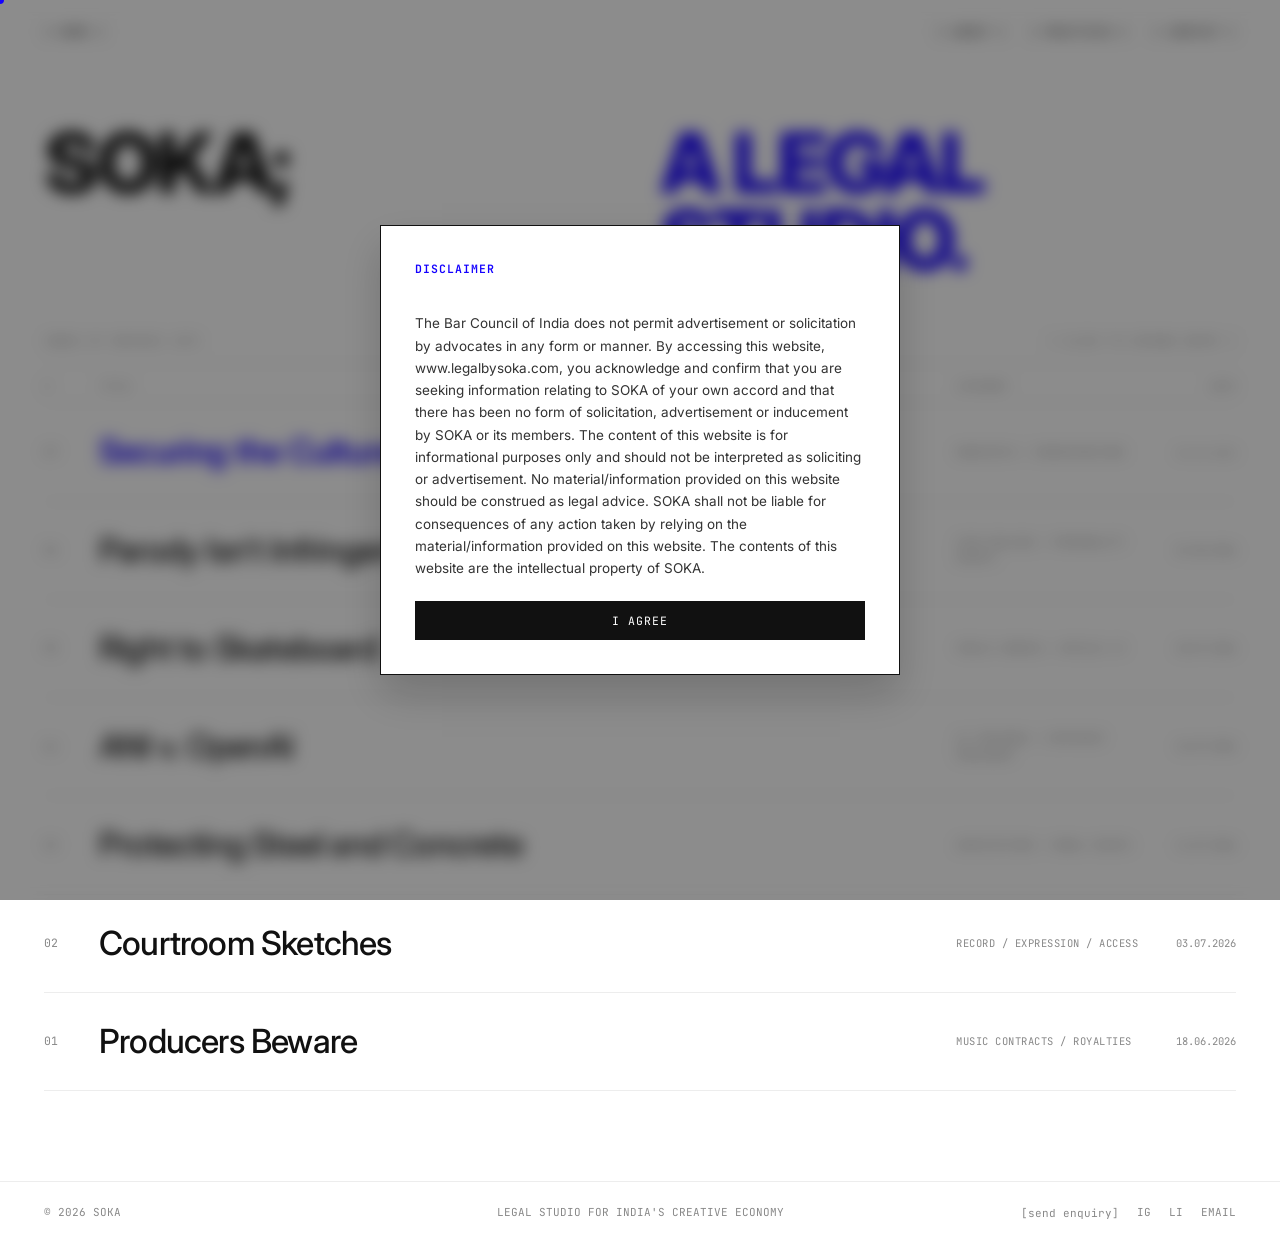
==== index.html @ 94814ed6 "Refactor styles and add custom cursor functionality Updated styles and structure for various element" ====
<!DOCTYPE html>
<html lang="en">
<head>
    <meta charset="UTF-8">
    <meta name="viewport" content="width=device-width, initial-scale=1.0">
    <title>SOKA; A Legal Studio | IP, Contracts & Structure for India's Creatives</title>
    
    <!-- SEO METADATA -->
    <meta name="description" content="SOKA is a New Delhi based legal practice advising musicians, artists, filmmakers, writers, and creators on intellectual property, contracts, disputes, and rights enforcement.">
    <meta property="og:title" content="SOKA; A Legal Studio | IP, Contracts & Structure for India's Creatives">
    <meta property="og:description" content="A New Delhi legal practice providing intellectual property, contract, and structural legal infrastructure for India's creative economy.">
    <meta property="og:url" content="https://www.legalbysoka.com">

    <!-- TAB ICON / FAVICON -->
    <link rel="icon" type="image/png" href="tab-icon.png">

    <!-- GOOGLE FONTS: Inter, JetBrains Mono & Newsreader -->
    <link rel="preconnect" href="https://fonts.googleapis.com">
    <link rel="preconnect" href="https://fonts.gstatic.com" crossorigin>
    <link href="https://fonts.googleapis.com/css2?family=Inter:wght@400;500;600;700;800;900&family=JetBrains+Mono:wght@300;400;500;600&family=Newsreader:ital,opsz,wght@0,6..72,300..600;1,6..72,300..600&display=swap" rel="stylesheet">

    <!-- JSON-LD STRUCTURED DATA -->
    <script type="application/ld+json">
    {
      "@context": "https://schema.org",
      "@type": "LegalService",
      "@id": "https://www.legalbysoka.com/#organization",
      "name": "SOKA",
      "alternateName": "SOKA; A Legal Studio",
      "url": "https://www.legalbysoka.com",
      "logo": "https://www.legalbysoka.com/footer-logo.png",
      "description": "New Delhi based legal studio providing intellectual property, contract drafting, dispute resolution, and legal infrastructure for India's creative economy.",
      "address": {
        "@type": "PostalAddress",
        "streetAddress": "3rd Floor, K1/52, CR Park",
        "addressLocality": "New Delhi",
        "addressRegion": "Delhi",
        "postalCode": "110019",
        "addressCountry": "IN"
      },
      "areaServed": ["IN", "Worldwide"],
      "knowsAbout": [
        "Intellectual Property Law",
        "Copyright Law",
        "Music Contracts",
        "Film Clearances",
        "Creator Rights",
        "Moral Rights",
        "Entertainment Law India"
      ]
    }
    </script>

    <style>
        /* --- Core Reset & Design Variables --- */
        * {
            margin: 0;
            padding: 0;
            box-sizing: border-box;
        }

        html, body {
            overflow-x: hidden;
            max-width: 100vw;
            background-color: #FFFFFF;
            color: #111111;
            cursor: none !important; /* Managed by custom blue dot cursor */
        }

        a, button, input, textarea, select, .index-row-trigger, .pillar-stagger-row, .header-nav-btn {
            cursor: none !important;
        }

        :root {
            --font-sans: 'Inter', -apple-system, BlinkMacSystemFont, "Segoe UI", Roboto, sans-serif;
            --font-mono: 'JetBrains Mono', monospace;
            --font-serif: 'Newsreader', 'Times New Roman', serif;
            --border-line: #EDEDED;
            --blue-accent: #1400FF;
            --text-dim: #888888;
        }

        body {
            font-family: var(--font-sans);
            font-size: 14px;
            line-height: 1.6;
            -webkit-font-smoothing: antialiased;
            min-height: 100vh;
            display: flex;
            flex-direction: column;
        }

        /* --- Minimalist Custom Blue Dot Cursor --- */
        #custom-cursor-dot {
            position: fixed;
            top: 0;
            left: 0;
            width: 8px;
            height: 8px;
            background-color: var(--blue-accent);
            border-radius: 50%;
            pointer-events: none;
            z-index: 9999;
            transform: translate(-50%, -50%);
            transition: width 0.2s ease, height 0.2s ease, background-color 0.2s ease, opacity 0.2s ease;
        }

        #custom-cursor-dot.hovered {
            width: 22px;
            height: 22px;
            background-color: rgba(20, 0, 255, 0.25);
            border: 1px solid var(--blue-accent);
        }

        /* --- Minimalist Top Header --- */
        header {
            position: fixed;
            top: 0;
            left: 0;
            width: 100%;
            padding: 24px 44px;
            background-color: rgba(255, 255, 255, 0.94);
            -webkit-backdrop-filter: blur(12px);
            backdrop-filter: blur(12px);
            z-index: 100;
            display: flex;
            justify-content: space-between;
            align-items: center;
            border-bottom: 1px solid transparent;
        }

        .header-nav-btn {
            font-family: var(--font-mono);
            font-size: 11.5px;
            text-transform: uppercase;
            letter-spacing: 0.6px;
            color: #111111;
            background: none;
            border: none;
            transition: color 0.2s ease;
        }

        .header-nav-btn:hover {
            color: var(--blue-accent);
        }

        .header-nav-right {
            display: flex;
            gap: 24px;
        }

        /* --- Page Views System --- */
        .page-view {
            width: 100%;
            padding: 105px 44px 90px 44px;
            flex: 1;
        }

        .page-view.hidden-view {
            display: none !important;
        }

        /* --- One-Way Unpinned Opening Stage --- */
        #initial-stage {
            min-height: calc(100vh - 195px);
            display: flex;
            flex-direction: column;
            justify-content: center;
            position: relative;
            transition: opacity 0.4s ease;
        }

        body.stage-dismissed #initial-stage {
            display: none !important;
        }

        /* --- Split Display Hero Header --- */
        .hero-banner {
            display: grid;
            grid-template-columns: 1fr 1fr;
            gap: 40px;
            align-items: baseline;
            margin-top: 15px;
            margin-bottom: 50px;
        }

        body.stage-dismissed .hero-banner {
            margin-top: 20px;
            margin-bottom: 55px;
        }

        .hero-title-left {
            font-size: clamp(38px, 6.5vw, 92px);
            font-weight: 800;
            line-height: 0.92;
            letter-spacing: -2.8px;
            text-transform: uppercase;
            color: #111111;
        }

        .hero-title-right {
            font-size: clamp(38px, 6.5vw, 92px);
            font-weight: 800;
            line-height: 0.92;
            letter-spacing: -2.8px;
            text-transform: uppercase;
            color: var(--blue-accent);
        }

        /* Pure Blue SVG Logo Mask */
        .hero-corner-svg {
            position: absolute;
            bottom: 25px;
            right: 25px;
            width: 120px;
            height: 120px;
            pointer-events: none;
            z-index: 1;
            display: flex;
            align-items: center;
            justify-content: center;
        }

        .hero-corner-svg-mask {
            width: 100%;
            height: 100%;
            background-color: var(--blue-accent);
            -webkit-mask: url("soka logo.svg") no-repeat center / contain;
            mask: url("soka logo.svg") no-repeat center / contain;
        }

        .hero-scroll-hint {
            position: absolute;
            bottom: 25px;
            left: 0;
            font-family: var(--font-mono);
            font-size: 10.5px;
            letter-spacing: 1px;
            text-transform: uppercase;
            color: var(--text-dim);
        }

        /* --- Editorial Blue Word Highlight --- */
        .highlight-word {
            color: var(--blue-accent);
        }

        /* --- Index Table Header Bar --- */
        .index-bar {
            display: flex;
            justify-content: space-between;
            align-items: center;
            font-family: var(--font-mono);
            font-size: 11px;
            text-transform: uppercase;
            letter-spacing: 0.5px;
            color: var(--text-dim);
            padding-bottom: 12px;
            border-bottom: 1px solid var(--border-line);
        }

        .index-columns-header {
            display: grid;
            grid-template-columns: 55px 1fr 200px 80px;
            font-family: var(--font-mono);
            font-size: 10.5px;
            text-transform: uppercase;
            letter-spacing: 0.5px;
            color: var(--text-dim);
            padding: 14px 0 8px 0;
            border-bottom: 1px solid var(--border-line);
        }

        /* --- Index List Rows --- */
        .index-list {
            display: flex;
            flex-direction: column;
            width: 100%;
        }

        .index-item {
            border-bottom: 1px solid var(--border-line);
            width: 100%;
        }

        .index-row-trigger {
            display: grid;
            grid-template-columns: 55px 1fr 200px 80px;
            align-items: center;
            padding: 22px 0;
            transition: background-color 0.2s ease;
            user-select: none;
        }

        .index-row-trigger:hover .row-title {
            color: var(--blue-accent);
            transform: translateX(4px);
        }

        .row-num {
            font-family: var(--font-mono);
            font-size: 11.5px;
            color: var(--text-dim);
        }

        .row-title {
            font-size: clamp(20px, 2.6vw, 34px);
            font-weight: 500;
            letter-spacing: -0.8px;
            transition: color 0.2s ease, transform 0.2s ease;
        }

        /* Styled Primary Highlight Entry (Securing the Culture) */
        .row-title-blue {
            color: var(--blue-accent) !important;
            font-weight: 600;
        }

        .row-type {
            font-family: var(--font-mono);
            font-size: 10.5px;
            text-transform: uppercase;
            letter-spacing: 0.5px;
            color: var(--text-dim);
        }

        .row-year {
            font-family: var(--font-mono);
            font-size: 10.5px;
            text-align: right;
            color: var(--text-dim);
        }

        /* --- Collapsible Accordion Content --- */
        .row-accordion-body {
            max-height: 0;
            opacity: 0;
            overflow: hidden;
            transition: max-height 0.55s cubic-bezier(0.16, 1, 0.3, 1), opacity 0.35s ease, padding 0.35s ease;
            background-color: #FAFAFA;
            padding: 0 40px;
        }

        .row-accordion-body.expanded {
            max-height: 5000px;
            opacity: 1;
            padding: 35px 40px 50px 40px;
            border-top: 1px solid var(--border-line);
        }

        .essay-inner-wrapper {
            max-width: 740px;
            margin: 0 auto;
        }

        .essay-headline {
            font-size: 24px;
            font-weight: 600;
            letter-spacing: -0.6px;
            margin-bottom: 20px;
        }

        .essay-body-text {
            font-family: var(--font-serif);
            font-size: 17px;
            line-height: 1.8;
            color: #222222;
            white-space: pre-line;
        }

        .essay-feature-img {
            width: 100%;
            height: auto;
            max-height: 480px;
            object-fit: cover;
            margin-bottom: 22px;
            border: 1px solid var(--border-line);
        }

        .carousel-container {
            display: flex;
            gap: 16px;
            overflow-x: auto;
            scroll-snap-type: x mandatory;
            padding-bottom: 12px;
            margin-bottom: 22px;
        }
        .carousel-slide {
            flex: 0 0 85%;
            scroll-snap-align: start;
        }
        .carousel-slide img {
            width: 100%;
            height: auto;
            aspect-ratio: 4/3;
            object-fit: cover;
            border: 1px solid var(--border-line);
        }
        .image-caption {
            font-family: var(--font-mono);
            font-size: 10.5px;
            color: var(--text-dim);
            margin-top: 6px;
        }

        /* --- Floating Hover Image Preview Cursor --- */
        #floating-cursor-preview {
            position: fixed;
            top: 0;
            left: 0;
            width: 200px;
            height: 250px;
            pointer-events: none;
            z-index: 150;
            opacity: 0;
            transform: translate(-50%, -50%) scale(0.88);
            transition: opacity 0.22s ease, transform 0.22s ease;
            box-shadow: 0px 18px 36px rgba(0, 0, 0, 0.12);
            border: 1px solid rgba(0,0,0,0.08);
            background: #FFFFFF;
            overflow: hidden;
        }

        #floating-cursor-preview img {
            width: 100%;
            height: 100%;
            object-fit: cover;
            display: block;
        }

        #floating-cursor-preview.visible {
            opacity: 1;
            transform: translate(-50%, -50%) scale(1);
        }

        /* --- Standardized Section Layout (About, Practices, Contact) --- */
        .section-grid-layout {
            max-width: 1180px;
            margin: 0 auto;
            padding-top: 15px;
        }

        .section-top-back {
            font-family: var(--font-mono);
            font-size: 11px;
            text-transform: uppercase;
            letter-spacing: 0.5px;
            color: var(--text-dim);
            margin-bottom: 22px;
            display: inline-block;
            transition: color 0.2s ease;
        }

        .section-top-back:hover {
            color: #111111;
        }

        .section-hero-statement {
            font-size: clamp(32px, 4.8vw, 68px);
            font-weight: 800;
            line-height: 0.98;
            letter-spacing: -2px;
            text-transform: uppercase;
            margin-bottom: 60px;
        }

        .meta-row {
            display: grid;
            grid-template-columns: 220px 1fr;
            gap: 40px;
            padding: 28px 0;
            border-top: 1px solid var(--border-line);
        }

        .meta-label {
            font-family: var(--font-mono);
            font-size: 11px;
            text-transform: uppercase;
            letter-spacing: 0.8px;
            color: var(--text-dim);
        }

        .meta-body {
            font-size: 16.5px;
            line-height: 1.75;
            color: #111111;
        }

        .meta-body p {
            margin-bottom: 18px;
        }

        .meta-body p:last-child {
            margin-bottom: 0;
        }

        .about-skills-columns {
            display: grid;
            grid-template-columns: 1fr 1fr;
            gap: 40px;
            font-family: var(--font-mono);
            font-size: 12px;
            line-height: 2;
            text-transform: uppercase;
        }

        /* --- Clean Practices Page Layout with Breathing Room --- */
        .practices-clean-grid {
            display: grid;
            grid-template-columns: 1fr 1fr;
            gap: 90px 60px;
            margin-top: 50px;
            margin-bottom: 100px;
        }

        .practice-clean-item {
            display: flex;
            flex-direction: column;
            align-items: center;
            text-align: center;
            background: transparent;
        }

        .practice-clean-img {
            width: 100%;
            max-width: 340px;
            height: 220px;
            object-fit: contain;
            margin-bottom: 22px;
            background: transparent;
        }

        .practice-clean-heading {
            font-size: 22px;
            font-weight: 600;
            text-transform: lowercase;
            letter-spacing: -0.5px;
            background: none;
            border: none;
            display: flex;
            align-items: center;
            gap: 8px;
            color: #111111;
            margin-bottom: 6px;
            transition: color 0.2s ease;
        }

        .practice-clean-heading:hover {
            color: var(--blue-accent);
        }

        .practice-clean-icon {
            font-family: var(--font-mono);
            font-size: 12px;
            color: var(--blue-accent);
        }

        .practice-clean-accordion {
            max-height: 0;
            opacity: 0;
            overflow: hidden;
            transition: max-height 0.4s cubic-bezier(0.16, 1, 0.3, 1), opacity 0.35s ease;
            max-width: 440px;
            text-align: left;
        }

        .practice-clean-accordion.expanded {
            max-height: 600px;
            opacity: 1;
            margin-top: 14px;
        }

        .practice-clean-desc {
            font-size: 15px;
            line-height: 1.75;
            color: #444444;
        }

        .practice-clean-editorial {
            display: flex;
            flex-direction: column;
            justify-content: center;
            padding: 10px;
            font-size: 17.5px;
            line-height: 1.8;
            color: #222222;
        }

        /* --- Disciplinary Pillars (Matching Index Headings) --- */
        .practices-pillars-section {
            border-top: 1px solid var(--border-line);
            padding-top: 60px;
        }

        .pillars-staggered-list {
            display: flex;
            flex-direction: column;
            margin-top: 30px;
        }

        .pillar-stagger-row {
            padding: 44px 0;
            border-bottom: 1px solid var(--border-line);
            display: flex;
            flex-direction: column;
            transition: background-color 0.2s ease;
        }

        .pillar-stagger-row.align-right {
            align-items: flex-end;
            text-align: right;
        }

        .pillar-stagger-row.align-left {
            align-items: flex-start;
            text-align: left;
        }

        .pillar-meta-tag {
            font-family: var(--font-mono);
            font-size: 10.5px;
            color: var(--text-dim);
            text-transform: uppercase;
            letter-spacing: 0.8px;
            margin-bottom: 8px;
        }

        .pillar-header-group {
            display: flex;
            align-items: baseline;
            gap: 16px;
        }

        .pillar-stagger-row.align-right .pillar-header-group {
            flex-direction: row-reverse;
        }

        .pillar-oversized-num {
            font-family: var(--font-mono);
            font-size: clamp(20px, 2.4vw, 30px);
            font-weight: 600;
            color: var(--blue-accent);
            line-height: 1.1;
        }

        .pillar-oversized-name {
            font-size: clamp(20px, 2.6vw, 34px);
            font-weight: 500;
            letter-spacing: -0.8px;
            text-transform: lowercase;
            color: #111111;
            line-height: 1.1;
            transition: color 0.2s ease;
        }

        .pillar-stagger-row:hover .pillar-oversized-name {
            color: var(--blue-accent);
        }

        .pillar-stagger-accordion {
            max-height: 0;
            opacity: 0;
            overflow: hidden;
            transition: max-height 0.45s cubic-bezier(0.16, 1, 0.3, 1), opacity 0.35s ease, margin 0.3s ease;
            max-width: 680px;
        }

        .pillar-stagger-accordion.expanded {
            max-height: 450px;
            opacity: 1;
            margin-top: 18px;
        }

        .pillar-stagger-desc {
            font-size: 16px;
            line-height: 1.75;
            color: #444444;
        }

        /* --- Contact Form Inputs --- */
        .form-group {
            margin-bottom: 20px;
        }

        .form-group label {
            display: block;
            font-family: var(--font-mono);
            font-size: 10.5px;
            text-transform: uppercase;
            letter-spacing: 0.5px;
            color: var(--text-dim);
            margin-bottom: 6px;
        }

        .form-control {
            width: 100%;
            padding: 10px 12px;
            font-family: var(--font-sans);
            font-size: 14.5px;
            border: 1px solid var(--border-line);
            background: #FAFAFA;
            color: #111111;
            outline: none;
            transition: border-color 0.2s ease;
        }

        .form-control:focus {
            border-color: #111111;
            background: #FFFFFF;
        }

        textarea.form-control {
            min-height: 110px;
            resize: vertical;
        }

        .submit-btn {
            background-color: #111111;
            color: #FFFFFF;
            border: 1px solid #111111;
            padding: 12px 24px;
            font-family: var(--font-mono);
            font-size: 11px;
            text-transform: uppercase;
            letter-spacing: 1px;
            transition: background-color 0.2s ease, color 0.2s ease;
        }

        .submit-btn:hover {
            background-color: var(--blue-accent);
            border-color: var(--blue-accent);
        }

        .submit-btn.submitted {
            background-color: #00C853 !important;
            border-color: #00C853 !important;
        }

        /* --- Footer --- */
        footer {
            width: 100%;
            padding: 22px 44px;
            border-top: 1px solid var(--border-line);
            display: grid;
            grid-template-columns: 1fr auto 1fr;
            align-items: center;
            font-family: var(--font-mono);
            font-size: 11px;
            color: var(--text-dim);
        }

        .footer-left { text-align: left; }
        .footer-center { text-align: center; }
        .footer-right { display: flex; justify-content: flex-end; gap: 18px; text-transform: uppercase; }
        .footer-right a, .footer-modal-btn {
            color: var(--text-dim);
            text-decoration: none;
            background: none;
            border: none;
            font-family: inherit;
            font-size: inherit;
        }
        .footer-right a:hover, .footer-modal-btn:hover { color: #111111; }

        /* --- Pop-up Modals --- */
        .modal-overlay {
            position: fixed;
            top: 0;
            left: 0;
            width: 100vw;
            height: 100vh;
            background-color: rgba(0, 0, 0, 0.45);
            -webkit-backdrop-filter: blur(8px);
            backdrop-filter: blur(8px);
            display: flex;
            justify-content: center;
            align-items: center;
            z-index: 400;
            padding: 20px;
        }

        .modal-box {
            background: #FFFFFF;
            padding: 34px;
            max-width: 520px;
            width: 100%;
            box-shadow: 0px 20px 40px rgba(0, 0, 0, 0.18);
            border: 1px solid #111111;
        }

        .modal-title {
            font-family: var(--font-mono);
            font-size: 11.5px;
            font-weight: 600;
            text-transform: uppercase;
            letter-spacing: 1px;
            margin-bottom: 12px;
            color: var(--blue-accent);
        }

        .modal-body {
            font-size: 13.5px;
            line-height: 1.65;
            color: #333333;
            margin-bottom: 22px;
            white-space: pre-line;
        }

        .modal-btn {
            background-color: #111111;
            color: #FFFFFF;
            border: 1px solid #111111;
            padding: 11px 18px;
            font-family: var(--font-mono);
            font-size: 11.5px;
            text-transform: uppercase;
            letter-spacing: 1px;
            width: 100%;
            transition: background-color 0.2s ease;
        }

        .modal-btn:hover {
            background-color: var(--blue-accent);
            border-color: var(--blue-accent);
        }

        .close-modal-link {
            display: block;
            text-align: center;
            margin-top: 12px;
            font-family: var(--font-mono);
            font-size: 10.5px;
            color: #777777;
        }
        .close-modal-link:hover { color: #111111; }

        .hidden { display: none !important; }

        /* --- Mobile Overrides --- */
        @media (max-width: 768px) {
            header { padding: 18px 20px; }
            .page-view { padding: 80px 20px 60px 20px; }

            .hero-banner {
                grid-template-columns: 1fr;
                gap: 10px;
            }

            .hero-corner-svg {
                width: 80px;
                height: 80px;
                right: 15px;
                bottom: 15px;
            }

            .index-columns-header { display: none; }
            .index-row-trigger { grid-template-columns: 35px 1fr 50px; }
            .row-type { display: none; }

            .meta-row, .practices-clean-grid {
                grid-template-columns: 1fr;
                gap: 30px;
            }

            .pillar-stagger-row.align-right {
                align-items: flex-start;
                text-align: left;
            }

            .pillar-stagger-row.align-right .pillar-header-group {
                flex-direction: row;
            }

            .about-skills-columns { grid-template-columns: 1fr; }
            #floating-cursor-preview, #custom-cursor-dot { display: none !important; }

            footer {
                padding: 20px;
                grid-template-columns: 1fr;
                gap: 12px;
                text-align: center;
            }
            .footer-left, .footer-center, .footer-right { justify-content: center; text-align: center; }
        }
    </style>
</head>
<body class="modal-open">

    <!-- CUSTOM INTERACTIVE BLUE DOT CURSOR -->
    <div id="custom-cursor-dot"></div>

    <!-- FLOATING HOVER PREVIEW IMAGE (TRACKS CURSOR) -->
    <div id="floating-cursor-preview">
        <img id="floating-cursor-img" src="" alt="Work Preview">
    </div>

    <!-- BCI COMPLIANCE POPUP MODAL -->
    <div id="bci-modal" class="modal-overlay hidden">
        <div class="modal-box">
            <div class="modal-title">Disclaimer</div>
            <div class="modal-body">
The Bar Council of India does not permit advertisement or solicitation by advocates in any form or manner. By accessing this website, www.legalbysoka.com, you acknowledge and confirm that you are seeking information relating to SOKA of your own accord and that there has been no form of solicitation, advertisement or inducement by SOKA or its members. The content of this website is for informational purposes only and should not be interpreted as soliciting or advertisement. No material/information provided on this website should be construed as legal advice. SOKA shall not be liable for consequences of any action taken by relying on the material/information provided on this website. The contents of this website are the intellectual property of SOKA.
            </div>
            <button class="modal-btn" onclick="acceptDisclaimer()">I Agree</button>
        </div>
    </div>

    <!-- INQUIRY POPUP MODAL -->
    <div id="contact-modal" class="modal-overlay hidden">
        <div class="modal-box">
            <div class="modal-title">Send an Enquiry</div>
            <form id="modal-form" action="https://formspree.io/f/xojgbagg" method="POST">
                <div class="form-group">
                    <label>Name</label>
                    <input type="text" name="name" class="form-control" required placeholder="Full Name or Brand Entity">
                </div>
                <div class="form-group">
                    <label>Email Address</label>
                    <input type="email" name="email" class="form-control" required placeholder="name@domain.com">
                </div>
                <div class="form-group">
                    <label>Address / Location</label>
                    <input type="text" name="address" class="form-control" placeholder="City, State, or Address">
                </div>
                <div class="form-group">
                    <label>Message</label>
                    <textarea name="message" class="form-control" required placeholder="Briefly describe what you need assistance with..."></textarea>
                </div>
                <button type="submit" class="modal-btn" id="modal-submit-btn">Send Message</button>
                <span class="close-modal-link" onclick="toggleContactModal(false)">[ close window ]</span>
            </form>
        </div>
    </div>

    <!-- MINIMALIST TOP HEADER (STANDARDIZED BUTTON STYLES) -->
    <header>
        <button class="header-nav-btn" onclick="switchView('entries')">[ home ]</button>

        <div class="header-nav-right">
            <button class="header-nav-btn" onclick="switchView('about')">[ about ]</button>
            <button class="header-nav-btn" onclick="switchView('practices')">[ practices ]</button>
            <button class="header-nav-btn" onclick="switchView('contact')">[ contact ]</button>
        </div>
    </header>

    <!-- VIEW 1: BRUTALIST INDEX VIEW WITH PINNED SCROLL HERO -->
    <main id="entries-view" class="page-view">
        
        <!-- INITIAL OPENING STAGE -->
        <div id="initial-stage">
            <div class="hero-banner">
                <div class="hero-title-left">SOKA;</div>
                <div class="hero-title-right">A LEGAL STUDIO.</div>
            </div>

            <!-- Electric SOKA Blue Masked SVG Logo -->
            <div class="hero-corner-svg">
                <div class="hero-corner-svg-mask"></div>
            </div>

            <div class="hero-scroll-hint">[ scroll down to index ] ↓</div>
        </div>

        <!-- PINNED HERO HEADER -->
        <div class="hero-banner" id="pinned-hero-banner" style="display: none;">
            <div class="hero-title-left">SOKA;</div>
            <div class="hero-title-right">A LEGAL STUDIO.</div>
        </div>

        <!-- INDEX METADATA BAR -->
        <div class="index-bar">
            <div>INDEX OF ENTRIES (07)</div>
            <div>[ CLICK TO EXPAND ENTRY ]</div>
        </div>

        <div class="index-columns-header">
            <div>#</div>
            <div>TITLE</div>
            <div>CATEGORY</div>
            <div style="text-align: right;">DATE</div>
        </div>

        <!-- INDEX LIST -->
        <div class="index-list">
            
            <!-- ROW 07: SECURING THE CULTURE (BLUE HIGHLIGHTED TITLE) -->
            <div class="index-item" id="entry-securing-the-culture">
                <div class="index-row-trigger" data-slug="securing-the-culture" data-preview="tab-icon.png">
                    <div class="row-num">07</div>
                    <div class="row-title row-title-blue">Securing the Culture; Legally.</div>
                    <div class="row-type">MANIFESTO / INFRASTRUCTURE</div>
                    <div class="row-year">xx.xx.xxxx</div>
                </div>
                <div class="row-accordion-body">
                    <div class="essay-inner-wrapper">
                        <div class="essay-headline">The structural framework creative work was never given.</div>
                        <div class="essay-body-text">
Creative work doesn't fail for lack of talent. It fails for lack of structure, the kind that goes unnoticed until it's needed.

SOKA builds that structure. We work directly with artists, studios, and independent creators to protect what they make and secure what they own, without the weight of a traditional practice.
                        </div>
                    </div>
                </div>
            </div>

            <!-- ROW 06: PARODY ISN'T INFRINGEMENT -->
            <div class="index-item" id="entry-parody-isnt-infringement-until-it-is">
                <div class="index-row-trigger" data-slug="parody-isnt-infringement-until-it-is" data-preview="tab-icon.png">
                    <div class="row-num">06</div>
                    <div class="row-title">Parody Isn't Infringement, Until It Is</div>
                    <div class="row-type">FAIR DEALING / PERSONALITY RIGHTS</div>
                    <div class="row-year">04.08.2026</div>
                </div>
                <div class="row-accordion-body">
                    <div class="essay-inner-wrapper">
                        <div class="essay-body-text">
Every parody makes the same bet twice. Once on the joke landing, and once on the law agreeing it was a joke at all. Most of the time nobody notices the second bet was ever placed, because the target laughed, or shrugged, or the video simply didn't travel far enough to matter. The bet only becomes visible when it's lost, and by then the parodist has usually already discovered that the protection they assumed they had was never as fixed as it felt while they were filming.

Purav Jha has been making that bet for years, and mostly winning it. His most recent video, a mimicry of the public spat between the educator known as Khan Sir and journalist Anjana Om Kashyap, took a real controversy involving two named, living people and restaged it as comedy, exaggerating both figures into characters while clearly siding with one over the other. It is, by any reasonable measure, satire, commentary dressed as performance, aimed at how a serious dispute gets flattened into television theatre. It is also, just as clearly, built entirely from someone else's likeness, someone else's voice, someone else's real and ongoing reputational dispute, repackaged for a laugh Jha didn't ask permission to make.

Indian law has never given a parodist a clean answer for what happens next. There is no dedicated parody exception written into the Copyright Act the way American fair use doctrine explicitly weighs transformative commentary as a factor in its own right. What exists instead is a patchwork, assembled case by case, drawing on Section 52's fair dealing provisions for criticism and review, and on Article 19(1)(a)'s protection of free expression, stitched together by judges deciding, essentially, whether a given piece of mimicry read more like commentary or more like commercial appropriation dressed up as commentary to dodge the label. Courts have protected satire under that reasoning. They have also, in the same breath, warned that free speech stops being a shield the moment it crosses into what one judgment called tarnishing an individual's personality rights, a line that sounds precise until someone has to actually locate it.

That line moved visibly in Anil Kapoor's case against the sellers profiting off his catchphrase and likeness. The court didn't object to imitation in the abstract. Impressionists have always existed, and nobody sued them for existing. What drew the line was scale and intent, mimicry becoming merchandise, expression becoming a business model built on someone else's identity without their consent. The same logic sits quietly underneath every parody video that goes viral enough to generate real ad revenue off a real person's likeness. At some undefined point, commentary curdles into commercial exploitation, and no statute marks exactly where.

What makes Purav Jha's case worth sitting with isn't just where his own videos sit on that line, it's what's happening to his own persona while he stands on it. Search his name and a second channel appears, one openly built to recirculate his parody characters, describing itself as adding its own creative touch to performances that, in its words, deserve more love. It is, functionally, exactly what he does to Khan Sir and Anjana Om Kashyap, except now Jha is the one being imitated without consent, his own voice and characters repackaged by somebody else's channel, his own reputation now the raw material for someone else's content strategy.

That inversion is the actual argument here, not a footnote to it. The same legal ambiguity that lets a parodist mimic a real person with relative confidence is the identical ambiguity that offers him no more protection than anyone else the moment someone turns the camera on him. Parody's legal cover was never really about the form, the mimicry, the exaggeration, the borrowed voice. It was always about direction, about who's doing the imitating and who's absorbing it, and that direction can reverse without warning the instant a parodist becomes recognisable enough to be worth imitating themselves.

What that suggests is not that parody is dangerous, or that it needs to be curtailed, satire has always been one of the more important pressure valves a media culture has, and Indian courts have generally understood that, protecting commentary even when it stings. What it suggests instead is that nobody making a living inside this genre, mimicking public figures for an audience that rewards exactly that, should mistake the absence of a lawsuit for the presence of a settled right. The law hasn't drawn a fixed boundary around parody so much as it's agreed, repeatedly, to look at each instance and ask how it feels, how far it went, who it hurt, and whether the hurt was worth protecting speech over. That's not a rule. It's a judgment call, made after the fact, about a joke that's already been told.
                        </div>
                    </div>
                </div>
            </div>

            <!-- ROW 05: RIGHT TO SKATEBOARD -->
            <div class="index-item" id="entry-right-to-skateboard">
                <div class="index-row-trigger" data-slug="right-to-skateboard" data-preview="r2s.jpeg">
                    <div class="row-num">05</div>
                    <div class="row-title">Right to Skateboard</div>
                    <div class="row-type">PUBLIC DOMAIN / ARTICLE 19</div>
                    <div class="row-year">28.07.2026</div>
                </div>
                <div class="row-accordion-body">
                    <div class="essay-inner-wrapper">
                        <img src="r2s.jpeg" alt="right to skateboard" class="essay-feature-img">
                        <div class="essay-body-text">
A skateboard is not a means of transport pretending to be one. It's closer to handwriting, a way of putting a person's particular rhythm onto a shared surface, visible to anyone walking past. The line a skater draws through a plaza, up a ledge, along a rail, is a kind of authorship, temporary and physical rather than written, but authorship all the same. Cities have never quite known what to do with that. Wheels on concrete get filed under noise complaint or property damage long before anyone considers what's actually being expressed, and the surfaces that could hold it, empty lots, underused plazas, wide unused stretches of pavement, stay closed off by default rather than by any real decision that they should be.

That default has mostly gone unquestioned because nobody's had a reason powerful enough to force the question, until the Supreme Court gave one, without meaning to. On June 19, the Court held that the right to walk on a safe, demarcated footpath is a fundamental right, arising from Article 19(1)(d) read against Article 21. The case reached that conclusion through a five year old boy, killed by a tanker on a road with no footpath, no crossing, nowhere for a person on foot to exist safely. Civic bodies, the Court said, now carry an enforceable duty to build and maintain that infrastructure, not a discretionary courtesy but an obligation with teeth.

What makes the judgment worth sitting with, past the tragedy that produced it, is where the Court chose to locate the right. It didn't rest the reasoning purely on 19(1)(d)'s guarantee of movement. It read that clause alongside 19(1)(a), (b), and (c), speech, assembly, association, treating the ability to occupy public space as the physical condition those freedoms actually depend on. A footpath, in that framing, isn't only a route from one place to another. It's the ground a person needs under them before any of the other freedoms can be exercised at all.

Skateboarding makes the same claim on the same ground and has never once been read that way. It asks for a surface, clear of traffic, wide enough to be used without harming anyone, exactly what the judgment now compels cities to provide for pedestrians. But the request has always been treated as recreation, a hobby to be tolerated somewhere out of sight, rather than as a form of movement carrying its own expressive weight, its own claim to public space on the same constitutional footing the Court just extended to walking. The difference isn't in the nature of the act. It's in the fact that walking eventually produced a body the state had to answer for, and skateboarding, so far, has mostly produced noise complaints and shrugged-off municipal notices instead.

That's the idea worth holding onto here, separate from whatever the judgment technically covers. A city's willingness to design for a use of public space tends to track how much harm that use has caused, not how much freedom it actually represents. Skateboarding sits in the gap between those two measures, low on documented harm, high on the same claim to expression and movement the Court just spent several pages defending. Nobody has to be struck by a tanker for that claim to matter. It's already there, in every skater finding a ledge nobody built for them, writing something briefly onto a surface the city never intended to hold it.
                        </div>
                    </div>
                </div>
            </div>

            <!-- ROW 04: ANI V. OPENAI -->
            <div class="index-item" id="entry-ani-v-openai">
                <div class="index-row-trigger" data-slug="ani-v-openai" data-preview="tab-icon.png">
                    <div class="row-num">04</div>
                    <div class="row-title">ANI v. OpenAI</div>
                    <div class="row-type">AI TRAINING / COPYRIGHT PRECEDENT</div>
                    <div class="row-year">26.07.2026</div>
                </div>
                <div class="row-accordion-body">
                    <div class="essay-inner-wrapper">
                        <div class="essay-body-text">
Read the coverage and you'd think the Delhi High Court just declared AI training legal in India. It didn't. Justice Amit Bansal refused ANI an interim injunction because ANI couldn't prove ChatGPT had memorised or spat back its reporting, not because OpenAI walked in clean. Fair dealing gave the ruling its legal skin. The actual bone underneath is duller and more consequential, an argument about who has to bring proof, and proof of what.

That's the part getting skipped past. The order quietly moves the weight of an entire category of dispute onto the party least equipped to carry it. A newsroom, a musician, an illustrator, anyone with a suspicion that their work fed a model somewhere, no longer gets to start from suspicion. They need an output that unmistakably wears their own signature, produced by a system built specifically not to show its working. Ask any of them how they're supposed to get that, and the honest answer is, mostly, they can't.

The fair use finding will get cited for years, but it was always the easier question. Courts have been deciding what counts as fair dealing since long before anyone typed a prompt. The harder question, and the one this order actually answers, is procedural, not doctrinal, who walks into court holding the burden while the underlying technology stays a black box to everyone standing outside it. That answer just tilted, and it tilted before most people noticed there was a question being asked.

Meanwhile ANI's other claim sits completely untouched, that the model didn't just train on its work but invented stories wholesale and stapled ANI's name to them. That has nothing to do with training data. It's what happens when a system fabricates something and dresses it in a real identity. Nobody's decided yet who has to prove what there, whether the burden falls on the name that got borrowed or the machine that borrowed it. Given where this order landed, it isn't hard to guess which way that one leans too.

Which is the actual story here, buried under a headline about fair use. This wasn't a ruling about artificial intelligence. It was a ruling about who gets to stay silent and who has to speak first, dressed up in the language of copyright because copyright happened to be the case on the docket. The next dispute might be about a voice, a face, a melody, a sentence someone swears they wrote first. The technology underneath will keep changing. What this order set is the posture everyone starts from, proof-first or proof-later, and that posture, once it settles into precedent, tends to outlive the case that built it.
                        </div>
                    </div>
                </div>
            </div>

            <!-- ROW 03: PROTECTING STEEL AND CONCRETE -->
            <div class="index-item" id="entry-protecting-steel-and-concrete">
                <div class="index-row-trigger" data-slug="protecting-steel-and-concrete" data-preview="snc.jpeg">
                    <div class="row-num">03</div>
                    <div class="row-title">Protecting Steel and Concrete</div>
                    <div class="row-type">ARCHITECTURE / MORAL RIGHTS</div>
                    <div class="row-year">14.07.2026</div>
                </div>
                <div class="row-accordion-body">
                    <div class="essay-inner-wrapper">
                        <img src="snc.jpeg" alt="protecting steel and concrete" class="essay-feature-img">
                        <div class="essay-body-text">
Every other art form gets to outlive its usefulness. A painting can hang unseen in a storeroom for decades and still be a painting. A manuscript can go unread and remain, legally and materially, exactly what its author made. Architecture doesn't get that grace. A building is art that has to keep working, keep housing something, keep justifying the land under it, and the moment it stops, someone with a legitimate claim to that land can simply have it removed. No other art form is quite so conditional on its own continued utility.

Indian copyright law tried to account for this asymmetry through Section 57, the moral rights provision, which gives an author the right of paternity and the right of integrity, the right to be identified with a work and the right to object to its distortion or mutilation in ways that harm their honour or reputation. It's a good instrument, built for exactly the kind of harm architecture tends to suffer, unauthorised alteration, a facade stripped for renovation, a structure changed beyond recognition while still technically standing. What it was never built for, and what it turned out not to reach, is outright destruction.

That gap became fact in Raj Rewal v. Union of India. Rewal had designed the Hall of Nations at Pragati Maidan, the first large span concrete structure of its kind in the country and, by most accounts, one of the defining works of Indian modernist architecture. In 2017, ITPO demolished it to redevelop the site. Rewal sued under Section 57, arguing the demolition was itself an assault on his reputation as the work's author, not a modification of the Hall but its erasure. The Delhi High Court disagreed. It held that moral rights protect a work from distortion while it exists, not from an owner's decision to end its existence entirely, and leaned on Section 52(1)(x), which permits a building to be reconstructed from its original plans without infringing anyone's copyright. If demolition itself were barred, the Court reasoned, that provision would have nothing left to permit.

There's a strange logic sitting underneath that reasoning, worth pulling apart on its own terms. The Court effectively said a demolished building can always be rebuilt from its drawings, so the drawings are what survive, and the drawings are what the law was always protecting. But a reconstruction is not the thing itself, any more than a forgery made from a photograph is the original painting. The Hall of Nations was significant because it stood where it stood, built when it was built, aged the way concrete ages, carrying four decades of a country's history inside its own structure. None of that transfers to a replica built later from a technical drawing. The law found a way to call the object replaceable by treating the idea of it as the only part that mattered, which is a real philosophical move, and also a fairly convenient one for whoever wanted the land back.

What the case actually exposes, once the doctrine is set aside, is a choice this country hasn't made yet, whether architecture is closer to infrastructure, disposable once its function ends, or closer to art, worth preserving regardless of function. Most legal systems that take moral rights seriously eventually have to answer that question directly, sometimes through heritage law, sometimes through cultural property statutes that sit outside copyright altogether. India has largely let property rights answer it by default, letting ownership of the land settle a question that ownership was never really equipped to settle. An architect's authorship doesn't disappear the day a building comes down. It just stops having anywhere to live.

That's the idea worth holding past this one case. A society's relationship to its own built art shows up less in what it protects on paper and more in what it's willing to let disappear without a fight. Every demolished structure of real artistic weight is a small referendum on that question, decided quietly, usually by whoever holds the title, rarely by anyone weighing what the work itself was worth keeping. Preservation, in that sense, was never really a legal problem waiting for the right provision. It's a cultural one, about whether a country is willing to treat the buildings it stands inside as something closer to authorship than to real estate, long before any court has to be asked.
                        </div>
                    </div>
                </div>
            </div>

            <!-- ROW 02: COURTROOM SKETCHES -->
            <div class="index-item" id="entry-courtroom-sketches">
                <div class="index-row-trigger" data-slug="courtroom-sketches" data-preview="cs1.jpeg">
                    <div class="row-num">02</div>
                    <div class="row-title">Courtroom Sketches</div>
                    <div class="row-type">RECORD / EXPRESSION / ACCESS</div>
                    <div class="row-year">03.07.2026</div>
                </div>
                <div class="row-accordion-body">
                    <div class="essay-inner-wrapper">
                        
                        <div class="carousel-container">
                            <div class="carousel-slide">
                                <img src="cs1.jpeg" alt="Courtroom Sketch 1">
                                <div class="image-caption">Dustin McDaniel, CC BY-SA 4.0, via Wikimedia Commons</div>
                            </div>
                            <div class="carousel-slide">
                                <img src="cs2.jpeg" alt="Courtroom Sketch 2">
                                <div class="image-caption">[author unconfirmed], CC BY-SA 3.0, via Wikimedia Commons</div>
                            </div>
                            <div class="carousel-slide">
                                <img src="cs3.jpeg" alt="Courtroom Sketch 3">
                                <div class="image-caption">Beinecke Library, CC BY-SA 2.0, via Wikimedia Commons</div>
                            </div>
                            <div class="carousel-slide">
                                <img src="cs4.jpeg" alt="Courtroom Sketch 4">
                                <div class="image-caption">Elizabeth Williams, CC BY-SA 3.0, via Wikimedia Commons</div>
                            </div>
                        </div>

                        <div class="essay-body-text">
Last September, the Supreme Court banned photography and videography across its high-security zones, cameras, phones, tripods, selfie sticks, all of it, citing security and the dignity of proceedings. Buried in the same circular sat a single clarifying line, official sketches remain allowed. Nobody wrote a follow-up piece about that sentence. It's easy to miss, sitting quietly beside a ban that made headlines for what it prohibited rather than the one thing it quietly permitted.

A courtroom sketch was never decoration. It exists specifically as the record wherever a camera isn't allowed to be, the artist's hand and memory standing in for a lens the room won't tolerate. A photograph fixes a face permanently, publishably, in a form that travels without context. A sketch renders a scene, the posture of counsel, the weight in a witness's shoulders, the particular stillness of a room mid-argument, without necessarily producing an identity that can be lifted and circulated freely. It preserves atmosphere while leaving likeness negotiable. In proceedings where privacy and dignity are the entire point of banning the camera in the first place, that may be the more appropriate record, not a lesser one.

What that record has captured, over decades, is a strange and specific kind of power dynamic, a defendant with almost no control left over anything else in the room, negotiating with the one person still deciding how they'll be remembered. Jane Rosenberg, who has drawn American courtrooms for Reuters for over forty years, spent this year fielding requests from men on trial for their futures. Sean Combs, sketched through his federal trial on charges of sex trafficking and racketeering, turned to her during a break and asked her to "soften" him, telling her she was making him look like a koala. Earlier the same year, Rudy Giuliani told her she'd drawn him looking like his dog. In 2023, Donald Trump Jr., mid civil fraud trial, had a simpler request, make me look sexy. None of them could touch the verdict. All of them, apparently, could still care about the line.

That's the part worth sitting with as art, not law. A sketch artist in an American federal courtroom holds something closer to authorship than documentation, working from a fixed vantage point, under time pressure, translating a room's tension into a single frozen composition that will stand in for an event most of the public will never see directly. It's a discipline built on constraint, no do-overs, no second angle, no zoom, and constraint has produced its own visual language over a century, exaggerated shadow, expressive line, a face rendered slightly larger than life because the artist is working fast and from memory as much as from sight. That language has become recognizable enough that a defendant can look at a sketch and object to it the way a subject objects to an unflattering photograph, proof the form carries real representational weight, not merely procedural function.

The United States built an entire institution around the legal gap that makes this necessary. Federal courts have restricted cameras since the 1940s, with narrow and inconsistent exceptions, and sketch artists filled the space that restriction created, credentialed, employed by news organizations, present at the country's most consequential trials for generations. The United Kingdom went further, and the comparison is more instructive for it. Section 41 of the Criminal Justice Act 1925 doesn't merely ban cameras. It bans sketching itself inside a court, extending "in court" to the building, its precincts, even a person entering or leaving. What survives that restriction is a stricter, almost ritualized discipline, an artist sits through proceedings, commits the scene to memory, leaves the building, and draws afterward, entirely from recall. Presence without recording. Likeness rebuilt from memory rather than captured live.

India has neither tradition, no credentialed role, no institutional process for who may sketch or how, no century of the practice attaching itself to significant proceedings the way it has elsewhere. And yet the same court that just tightened its restrictions on recording named sketching, explicitly, as the sanctioned alternative, inside the exact zones where the question would matter most. The permission isn't missing. It's sitting in the text of a circular nobody has built anything underneath, waiting on the accreditation, the access, and the artists themselves, the culture a right needs before it becomes a practice anyone can actually point to.
                        </div>
                    </div>
                </div>
            </div>

            <!-- ROW 01: PRODUCERS BEWARE -->
            <div class="index-item" id="entry-producers-beware">
                <div class="index-row-trigger" data-slug="producers-beware" data-preview="vinyl.jpeg">
                    <div class="row-num">01</div>
                    <div class="row-title">Producers Beware</div>
                    <div class="row-type">MUSIC CONTRACTS / ROYALTIES</div>
                    <div class="row-year">18.06.2026</div>
                </div>
                <div class="row-accordion-body">
                    <div class="essay-inner-wrapper">
                        <div class="essay-body-text">
A beat sale in India rarely comes with paperwork. A producer sends a file, an artist sends cash or a UPI transfer, someone says "thanks bro" in the replies, and that's the entire transaction. It works, until the track does something nobody planned for, and then the absence of anything written down stops being a convenience and starts being the entire problem.

The story worth knowing here isn't a cautionary tale. It's the opposite, and that's what makes it useful. In 2018, a nineteen year old producer in the Netherlands sold a beat on BeatStars for thirty dollars. The buyer was an unknown artist named Lil Nas X. The track became "Old Town Road," the longest running number one single in Billboard history. What separated that producer from a thousand others who've sold a beat for pocket change and watched it disappear into someone else's fortune was one detail, the thirty dollar sale came with a standard licensing agreement attached, one that included a fifty percent publishing split. He later said it plainly, if he hadn't had that contract, everything could have ended up completely different. A basic, unremarkable piece of paperwork, attached to what looked like the smallest transaction imaginable, ended up being worth an enormous amount of money.

That same deal carries the other half of the lesson too. The beat sampled a Nine Inch Nails track that was never cleared before the sale. Nobody thought it mattered, until the song blew up and the sample had to be cleared retroactively, under pressure, with a major label negotiating terms it would have preferred to set on its own timeline rather than after the fact. Even a producer who got the ownership question right can still get tripped up by the clearance question, because a deal has more than one term that eventually matters, and it only takes one that's missing.

The instinct to skip a contract usually comes from a reasonable place. A quick cash deal feels cleaner than a negotiation, especially early on, when a producer is more interested in getting placed than getting paid fairly. But a beat's value isn't fixed at the moment of sale. It's determined later, by what the track becomes, and a producer who takes flat cash with no terms has no claim on any of that later value, no matter how large it turns out to be. The song doesn't know how it was purchased. It only knows what the paperwork says, and if there isn't any, there's nothing to point to.

None of this requires an elaborate agreement. A short license or assignment naming the parties, the terms of use, whether the split is a flat fee or includes points on the back end, and confirming there's nothing uncleared underneath the beat, covers the overwhelming majority of what eventually goes wrong. It's a few lines, not a negotiation that kills the momentum of a deal. What it isn't is optional, not because every beat becomes "Old Town Road," but because nobody can tell in advance which one will, and the paperwork is the only thing that still matters once it does.
                        </div>
                    </div>
                </div>
            </div>

        </div>

    </main>

    <!-- VIEW 2: REDESIGNED BRUTALIST ABOUT VIEW -->
    <section id="about-view" class="page-view hidden-view">
        <div class="section-grid-layout">
            <div class="section-top-back" onclick="switchView('entries')">← INDEX / ABOUT</div>

            <h1 class="section-hero-statement">
                THE LEGAL <span class="highlight-word">INFRASTRUCTURE</span> CREATIVE WORK WAS NEVER GIVEN.
            </h1>

            <div class="meta-row">
                <div class="meta-label">PROFILE</div>
                <div class="meta-body">
                    <p>SOKA is a New Delhi based legal practice working with creators and creative businesses across India and beyond.</p>
                    <p>India's creative economy has scaled faster than the legal infrastructure built around it. Musicians, filmmakers, designers, and independent creators are now building things of real, defensible value, often without the contracts, rights clarity, or protection that value requires. Legal practice in India was built for corporations. It was not built for the individual creator.</p>
                    <p>SOKA exists to close that gap.</p>
                </div>
            </div>

            <div class="meta-row">
                <div class="meta-label">PRACTICE SCOPE</div>
                <div class="meta-body">
                    <div class="about-skills-columns">
                        <div>
                            <strong>Core Domains</strong><br>
                            INTELLECTUAL PROPERTY<br>
                            MUSIC & MASTER RIGHTS<br>
                            FILM & PRODUCTION CLEARANCES<br>
                            DISPUTE RESOLUTION<br>
                            BRAND ASSET PROTECTION
                        </div>
                        <div>
                            <strong>Structural Deliverables</strong><br>
                            BESPOKE CONTRACT DRAFTING<br>
                            MORAL RIGHTS DEFENSE<br>
                            SAMPLING & ADAPTATION LICENSES<br>
                            PERSONALITY RIGHTS LITIGATION<br>
                            CATALOG ENFORCEMENT
                        </div>
                    </div>
                </div>
            </div>

            <div class="meta-row">
                <div class="meta-label">PHILOSOPHY</div>
                <div class="meta-body">
                    <p>We call ourselves a studio rather than a firm by design. A studio implies precision and craft applied to a specific discipline, not general practice spread thin across every kind of client and matter. That distinction shapes how we work.</p>
                    <p>The name itself draws from 創価, a term meaning "the creation of value." We take that literally. Our work exists to protect the value creative people build, not merely to formalize it after the fact.</p>
                </div>
            </div>

            <div class="meta-row">
                <div class="meta-label">ENQUIRIES</div>
                <div class="meta-body">
                    <p>If your work needs structure, <span style="text-decoration: underline; cursor: pointer; color: var(--blue-accent);" onclick="switchView('contact')">start a conversation with us</span>.</p>
                </div>
            </div>

        </div>
    </section>

    <!-- VIEW 3: PRACTICES PAGE (BREATHING SPACE + DESIGN HARMONY) -->
    <section id="practices-view" class="page-view hidden-view">
        <div class="section-grid-layout">
            <div class="section-top-back" onclick="switchView('entries')">← INDEX / PRACTICES</div>
            
            <h1 class="section-hero-statement">
                THE STRUCTURAL <span class="highlight-word">FRAMEWORK</span> UNDERNEATH THE CULTURE.
            </h1>

            <!-- Clean Mediums Grid -->
            <div class="practices-clean-grid">
                
                <!-- ROW 1 (ITEM 1): MUSIC -->
                <div class="practice-clean-item">
                    <img src="vinyl.jpeg" alt="music" class="practice-clean-img">
                    <button class="practice-clean-heading practice-toggle">
                        music <span class="practice-clean-icon">[ + ]</span>
                    </button>
                    <div class="practice-clean-accordion">
                        <p class="practice-clean-desc">
                            We work with musicians, producers, and independent labels on the agreements that decide who owns what once a track exists, splits, sampling clearances, distribution and licensing deals, and the featured artist and producer credits that rarely get written down until something goes wrong.
                        </p>
                    </div>
                </div>

                <!-- ROW 1 (ITEM 2): ART -->
                <div class="practice-clean-item">
                    <img src="art.jpeg" alt="art" class="practice-clean-img">
                    <button class="practice-clean-heading practice-toggle">
                        art <span class="practice-clean-icon">[ + ]</span>
                    </button>
                    <div class="practice-clean-accordion">
                        <p class="practice-clean-desc">
                            For painters, illustrators, and visual artists, we handle commission agreements, licensing for prints and reproductions, and the ownership questions that come up when a piece is made for someone else's brief, gallery, or campaign.
                        </p>
                    </div>
                </div>

                <!-- ROW 2 (ITEM 1): FILM & PHOTOGRAPHY -->
                <div class="practice-clean-item">
                    <img src="clapper.jpeg" alt="film & photography" class="practice-clean-img">
                    <button class="practice-clean-heading practice-toggle">
                        film & photography <span class="practice-clean-icon">[ + ]</span>
                    </button>
                    <div class="practice-clean-accordion">
                        <p class="practice-clean-desc">
                            From short films to commercial shoots, we work on production agreements, location and talent releases, and the rights clearances that determine who can use footage or stills, where, and for how long, before a single frame goes public.
                        </p>
                    </div>
                </div>

                <!-- ROW 2 (ITEM 2): EDITORIAL PROSE -->
                <div class="practice-clean-editorial">
                    <p style="margin-bottom: 12px; font-weight: 600; text-transform: uppercase; font-family: var(--font-mono); font-size: 11px; color: var(--blue-accent);">PRACTICE FOCUS</p>
                    SOKA works across the practical, structural side of creative work — the contracts, ownership questions, and rights issues that sit underneath almost everything a creative practice eventually has to deal with. We work directly with independent artists, creative studios, and production entities on the agreements that protect artistic upside and secure fair commercial settlement.
                </div>

                <!-- ROW 3 (ITEM 1): WRITING -->
                <div class="practice-clean-item">
                    <img src="book.jpeg" alt="writing" class="practice-clean-img">
                    <button class="practice-clean-heading practice-toggle">
                        writing <span class="practice-clean-icon">[ + ]</span>
                    </button>
                    <div class="practice-clean-accordion">
                        <p class="practice-clean-desc">
                            For novelists, screenwriters, and independent writers, we work on publishing and option agreements, ghostwriting and collaboration credit, and the licensing terms that decide what happens to a manuscript once someone else wants to adapt, publish, or option it.
                        </p>
                    </div>
                </div>

                <!-- ROW 3 (ITEM 2): CREATORS -->
                <div class="practice-clean-item">
                    <img src="cam.jpeg" alt="creators" class="practice-clean-img">
                    <button class="practice-clean-heading practice-toggle">
                        creators <span class="practice-clean-icon">[ + ]</span>
                    </button>
                    <div class="practice-clean-accordion">
                        <p class="practice-clean-desc">
                            For creators building on Instagram, YouTube, and live platforms, we work on brand deal and sponsorship agreements, platform and IP disputes, and the ownership questions that come up when a persona, format, or piece of content starts generating real commercial value.
                        </p>
                    </div>
                </div>

            </div>

            <!-- Disciplinary Pillars Section with Metadata Sub-Labels -->
            <div class="practices-pillars-section">
                <div class="meta-label">DISCIPLINARY PILLARS</div>

                <div class="pillars-staggered-list">
                    
                    <!-- PILLAR 01 (LEFT ALIGNED) -->
                    <div class="pillar-stagger-row align-left" onclick="togglePillarAccordion(this)">
                        <div class="pillar-meta-tag">DOMAIN // 01</div>
                        <div class="pillar-header-group">
                            <span class="pillar-oversized-num">01 /</span>
                            <span class="pillar-oversized-name">intellectual property</span>
                        </div>
                        <div class="pillar-stagger-accordion">
                            <p class="pillar-stagger-desc">
                                Creative ideas only carry real value when they are legally distinct and defensibly owned. We establish clear title over artistic assets from creation, securing copyright, brand identity, and proprietary craft before work enters the marketplace.
                            </p>
                        </div>
                    </div>

                    <!-- PILLAR 02 (RIGHT ALIGNED) -->
                    <div class="pillar-stagger-row align-right" onclick="togglePillarAccordion(this)">
                        <div class="pillar-meta-tag">STRUCTURE // 02</div>
                        <div class="pillar-header-group">
                            <span class="pillar-oversized-num">02 /</span>
                            <span class="pillar-oversized-name">contracts & structure</span>
                        </div>
                        <div class="pillar-stagger-accordion">
                            <p class="pillar-stagger-desc">
                                Traditional legal drafting forces creative relationships into rigid templates. We construct bespoke, transparent agreements that protect commercial upside, preserve artistic control, and eliminate ambiguity before capital is committed.
                            </p>
                        </div>
                    </div>

                    <!-- PILLAR 03 (LEFT ALIGNED) -->
                    <div class="pillar-stagger-row align-left" onclick="togglePillarAccordion(this)">
                        <div class="pillar-meta-tag">RESOLUTION // 03</div>
                        <div class="pillar-header-group">
                            <span class="pillar-oversized-num">03 /</span>
                            <span class="pillar-oversized-name">disputes & resolution</span>
                        </div>
                        <div class="pillar-stagger-accordion">
                            <p class="pillar-stagger-desc">
                                When creative partnerships break down or ownership is challenged, swift intervention is essential. We manage conflicts at the intersection of law and creative culture with strategic composure, protecting reputations and securing fair settlement.
                            </p>
                        </div>
                    </div>

                    <!-- PILLAR 04 (RIGHT ALIGNED) -->
                    <div class="pillar-stagger-row align-right" onclick="togglePillarAccordion(this)">
                        <div class="pillar-meta-tag">ENFORCEMENT // 04</div>
                        <div class="pillar-header-group">
                            <span class="pillar-oversized-num">04 /</span>
                            <span class="pillar-oversized-name">rights & enforcement</span>
                        </div>
                        <div class="pillar-stagger-accordion">
                            <p class="pillar-stagger-desc">
                                Building defensible value requires continuous vigilance across digital and physical domains. We handle unauthorized commercial exploitation, takedowns, and brand protection to ensure creators retain full authority over their catalog.
                            </p>
                        </div>
                    </div>

                </div>
            </div>

        </div>
    </section>

    <!-- VIEW 4: FULLY ALIGNED BRUTALIST CONTACT VIEW -->
    <section id="contact-view" class="page-view hidden-view">
        <div class="section-grid-layout">
            <div class="section-top-back" onclick="switchView('entries')">← INDEX / CONTACT</div>

            <h1 class="section-hero-statement">
                START A <span class="highlight-word">CONVERSATION</span>.
            </h1>

            <div class="meta-row">
                <div class="meta-label">ENQUIRIES</div>
                <div class="meta-body">
                    <p style="font-family: var(--font-mono); font-size: 11.5px; color: var(--text-dim); margin-bottom: 22px; text-transform: uppercase;">
                        Tell us briefly about what you're building or what needs protection.
                    </p>

                    <form id="contact-page-form" action="https://formspree.io/f/xojgbagg" method="POST">
                        <div class="form-group">
                            <label>Name</label>
                            <input type="text" name="name" class="form-control" required placeholder="Full Name or Brand Entity">
                        </div>
                        <div class="form-group">
                            <label>Email Address</label>
                            <input type="email" name="email" class="form-control" required placeholder="name@domain.com">
                        </div>
                        <div class="form-group">
                            <label>Address / Location</label>
                            <input type="text" name="address" class="form-control" placeholder="City, State, or Address">
                        </div>
                        <div class="form-group">
                            <label>Message</label>
                            <textarea name="message" class="form-control" required placeholder="Briefly describe what you need assistance with..."></textarea>
                        </div>
                        <button type="submit" class="submit-btn" id="contact-submit-btn">Send Message</button>
                    </form>
                </div>
            </div>

            <div class="meta-row">
                <div class="meta-label">DIRECT</div>
                <div class="meta-body">
                    <p><a href="mailto:hello@legalbysoka.com" style="color: #111111; text-decoration: none; font-weight: 500;">hello@legalbysoka.com</a></p>
                </div>
            </div>

            <div class="meta-row">
                <div class="meta-label">CHAMBERS</div>
                <div class="meta-body">
                    <p style="font-size: 15.5px; color: #444444;">
                        3rd Floor, K1/52, CR Park,<br>
                        New Delhi, 110019, India
                    </p>
                </div>
            </div>

        </div>
    </section>

    <!-- FIXED FOOTER -->
    <footer>
        <div class="footer-left">
            © 2026 SOKA
        </div>
        <div class="footer-center">
            LEGAL STUDIO FOR INDIA'S CREATIVE ECONOMY
        </div>
        <div class="footer-right">
            <button class="footer-modal-btn" onclick="toggleContactModal(true)">[send enquiry]</button>
            <a href="https://www.instagram.com/legalbysoka?igsh=MWcwMzhwMHgxaDM0" target="_blank">ig</a>
            <a href="https://linkedin.com/company/legalbysoka" target="_blank">li</a>
            <a href="mailto:hello@legalbysoka.com">email</a>
        </div>
    </footer>

    <!-- INTERACTIVE JAVASCRIPT LOGIC -->
    <script>
        let currentView = 'entries';
        let stageDismissed = false;

        // --- 1. MINIMALIST BLUE DOT CURSOR CONTROLLER ---
        const cursorDot = document.getElementById('custom-cursor-dot');
        let cursorX = window.innerWidth / 2;
        let cursorY = window.innerHeight / 2;

        window.addEventListener('mousemove', (e) => {
            cursorX = e.clientX;
            cursorY = e.clientY;
            cursorDot.style.left = `${cursorX}px`;
            cursorDot.style.top = `${cursorY}px`;
        });

        // Add interactive hover states for cursor
        document.querySelectorAll('button, a, .index-row-trigger, .pillar-stagger-row, .section-top-back, input, textarea').forEach(el => {
            el.addEventListener('mouseenter', () => cursorDot.classList.add('hovered'));
            el.addEventListener('mouseleave', () => cursorDot.classList.remove('hovered'));
        });


        // --- 2. ONE-WAY PINNED HERO TRANSITION ---
        const initialStage = document.getElementById('initial-stage');
        const pinnedBanner = document.getElementById('pinned-hero-banner');
        const bciModal = document.getElementById('bci-modal');

        function triggerHeroDock() {
            if (stageDismissed) return;
            stageDismissed = true;
            document.body.classList.add('stage-dismissed');
            pinnedBanner.style.display = 'grid';

            setTimeout(() => {
                if (sessionStorage.getItem('bci_accepted') !== 'true') {
                    bciModal.classList.remove('hidden');
                    document.body.classList.add('modal-open');
                } else {
                    document.body.classList.remove('modal-open');
                }
            }, 450);
        }

        window.addEventListener('wheel', (e) => {
            if (stageDismissed || currentView !== 'entries') return;
            if (e.deltaY > 10) {
                triggerHeroDock();
            }
        }, { passive: true });

        let touchStartY = 0;
        window.addEventListener('touchstart', (e) => {
            touchStartY = e.touches[0].clientY;
        }, { passive: true });

        window.addEventListener('touchmove', (e) => {
            if (stageDismissed || currentView !== 'entries') return;
            let touchEndY = e.touches[0].clientY;
            if (touchStartY - touchEndY > 15) {
                triggerHeroDock();
            }
        }, { passive: true });

        initialStage.addEventListener('click', triggerHeroDock);


        // --- 3. FLOATING IMAGE PREVIEW CURSOR TRACKER ---
        const previewCard = document.getElementById('floating-cursor-preview');
        const previewImg = document.getElementById('floating-cursor-img');
        let mouseX = 0, mouseY = 0;
        let cardX = 0, cardY = 0;

        window.addEventListener('mousemove', (e) => {
            mouseX = e.clientX + 130;
            mouseY = e.clientY;
        });

        function animateCursorCard() {
            cardX += (mouseX - cardX) * 0.15;
            cardY += (mouseY - cardY) * 0.15;
            previewCard.style.left = `${cardX}px`;
            previewCard.style.top = `${cardY}px`;
            requestAnimationFrame(animateCursorCard);
        }
        animateCursorCard();

        document.querySelectorAll('.index-row-trigger').forEach(row => {
            const imgSrc = row.getAttribute('data-preview');
            
            row.addEventListener('mouseenter', () => {
                if (imgSrc && window.innerWidth > 768) {
                    previewImg.src = imgSrc;
                    previewCard.classList.add('visible');
                }
            });

            row.addEventListener('mouseleave', () => {
                previewCard.classList.remove('visible');
            });

            // Accordion click toggle
            row.addEventListener('click', () => {
                const accordion = row.nextElementSibling;
                const isExpanded = accordion.classList.contains('expanded');

                document.querySelectorAll('.row-accordion-body').forEach(el => {
                    if (el !== accordion) el.classList.remove('expanded');
                });

                accordion.classList.toggle('expanded');

                const slug = row.getAttribute('data-slug');
                if (!isExpanded && slug) {
                    history.pushState(null, null, '#' + slug);
                } else if (isExpanded && window.location.hash.replace('#', '') === slug) {
                    history.pushState(null, null, window.location.pathname);
                }
            });
        });

        // Practices Media Category Toggles [ + ]
        document.querySelectorAll('.practice-toggle').forEach(button => {
            button.addEventListener('click', (e) => {
                e.stopPropagation();
                const accordion = button.nextElementSibling;
                accordion.classList.toggle('expanded');
                const span = button.querySelector('.practice-clean-icon');
                if (accordion.classList.contains('expanded')) {
                    span.textContent = '[ − ]';
                } else {
                    span.textContent = '[ + ]';
                }
            });
        });

        // Alternating Pillars Accordion Controller
        function togglePillarAccordion(rowElement) {
            const accordion = rowElement.querySelector('.pillar-stagger-accordion');
            const isExpanded = accordion.classList.contains('expanded');

            document.querySelectorAll('.pillar-stagger-accordion').forEach(el => {
                el.classList.remove('expanded');
            });

            if (!isExpanded) {
                accordion.classList.add('expanded');
            }
        }


        // --- 4. MULTI-VIEW NAVIGATION & HASH ROUTING ---
        function switchView(targetView, updateHash = true) {
            triggerHeroDock();
            currentView = targetView;
            const views = {
                entries: document.getElementById('entries-view'),
                about: document.getElementById('about-view'),
                practices: document.getElementById('practices-view'),
                contact: document.getElementById('contact-view')
            };

            if (!views[targetView]) return;

            if (updateHash) {
                if (targetView === 'entries') {
                    history.pushState(null, null, window.location.pathname);
                } else {
                    window.location.hash = targetView;
                }
            }

            Object.values(views).forEach(v => v.classList.add('hidden-view'));
            views[targetView].classList.remove('hidden-view');
            window.scrollTo({ top: 0, behavior: 'smooth' });
        }

        function handleHashChange() {
            const rawHash = window.location.hash.replace('#', '');
            if (!rawHash) {
                switchView('entries', false);
                return;
            }

            triggerHeroDock();

            if (['about', 'practices', 'contact'].includes(rawHash)) {
                switchView(rawHash, false);
                return;
            }

            const rowTrigger = document.querySelector(`.index-row-trigger[data-slug="${rawHash}"]`);
            if (rowTrigger) {
                switchView('entries', false);
                const accordion = rowTrigger.nextElementSibling;
                if (!accordion.classList.contains('expanded')) {
                    accordion.classList.add('expanded');
                }
                setTimeout(() => {
                    rowTrigger.scrollIntoView({ behavior: 'smooth', block: 'start' });
                }, 300);
            }
        }

        window.addEventListener('hashchange', handleHashChange);

        // --- 5. BCI DISCLAIMER & INQUIRY MODALS ---
        function acceptDisclaimer() {
            document.getElementById('bci-modal').classList.add('hidden');
            document.body.classList.remove('modal-open');
            sessionStorage.setItem('bci_accepted', 'true');
        }

        window.addEventListener('DOMContentLoaded', () => {
            if (sessionStorage.getItem('bci_accepted') === 'true') {
                document.getElementById('bci-modal').classList.add('hidden');
                document.body.classList.remove('modal-open');
            }
            handleHashChange();

            const contactModal = document.getElementById('contact-modal');
            contactModal.addEventListener('click', (e) => {
                if (e.target === contactModal) {
                    toggleContactModal(false);
                }
            });

            // Modal Formspree
            const modalForm = document.getElementById('modal-form');
            const modalSubmitBtn = document.getElementById('modal-submit-btn');
            if (modalForm) {
                modalForm.addEventListener('submit', function(e) {
                    e.preventDefault();
                    modalSubmitBtn.textContent = 'SENDING...';
                    modalSubmitBtn.disabled = true;

                    fetch(modalForm.action, {
                        method: 'POST',
                        body: new FormData(modalForm),
                        headers: { 'Accept': 'application/json' }
                    }).then(response => {
                        if (response.ok) {
                            modalSubmitBtn.textContent = 'SENT';
                            modalSubmitBtn.classList.add('submitted');
                            modalForm.reset();
                            setTimeout(() => {
                                toggleContactModal(false);
                                modalSubmitBtn.textContent = 'SEND MESSAGE';
                                modalSubmitBtn.classList.remove('submitted');
                                modalSubmitBtn.disabled = false;
                            }, 1800);
                        } else {
                            modalSubmitBtn.textContent = 'ERROR — TRY AGAIN';
                            modalSubmitBtn.disabled = false;
                        }
                    }).catch(() => {
                        modalSubmitBtn.textContent = 'ERROR — TRY AGAIN';
                        modalSubmitBtn.disabled = false;
                    });
                });
            }

            // Inline Contact Formspree
            const contactPageForm = document.getElementById('contact-page-form');
            const contactSubmitBtn = document.getElementById('contact-submit-btn');
            if (contactPageForm) {
                contactPageForm.addEventListener('submit', function(e) {
                    e.preventDefault();
                    contactSubmitBtn.textContent = 'SENDING...';
                    contactSubmitBtn.disabled = true;

                    fetch(contactPageForm.action, {
                        method: 'POST',
                        body: new FormData(contactPageForm),
                        headers: { 'Accept': 'application/json' }
                    }).then(response => {
                        if (response.ok) {
                            contactSubmitBtn.textContent = 'SENT';
                            contactSubmitBtn.classList.add('submitted');
                            contactPageForm.reset();
                            setTimeout(() => {
                                contactSubmitBtn.textContent = 'SEND MESSAGE';
                                contactSubmitBtn.classList.remove('submitted');
                                contactSubmitBtn.disabled = false;
                            }, 3000);
                        } else {
                            contactSubmitBtn.textContent = 'ERROR — TRY AGAIN';
                            contactSubmitBtn.disabled = false;
                        }
                    }).catch(() => {
                        contactSubmitBtn.textContent = 'ERROR — TRY AGAIN';
                        contactSubmitBtn.disabled = false;
                    });
                });
            }
        });

        function toggleContactModal(show) {
            const modal = document.getElementById('contact-modal');
            if (show) {
                modal.classList.remove('hidden');
                document.body.classList.add('modal-open');
            } else {
                modal.classList.add('hidden');
                if (sessionStorage.getItem('bci_accepted') === 'true') {
                    document.body.classList.remove('modal-open');
                }
            }
        }
    </script>

</body>
</html>
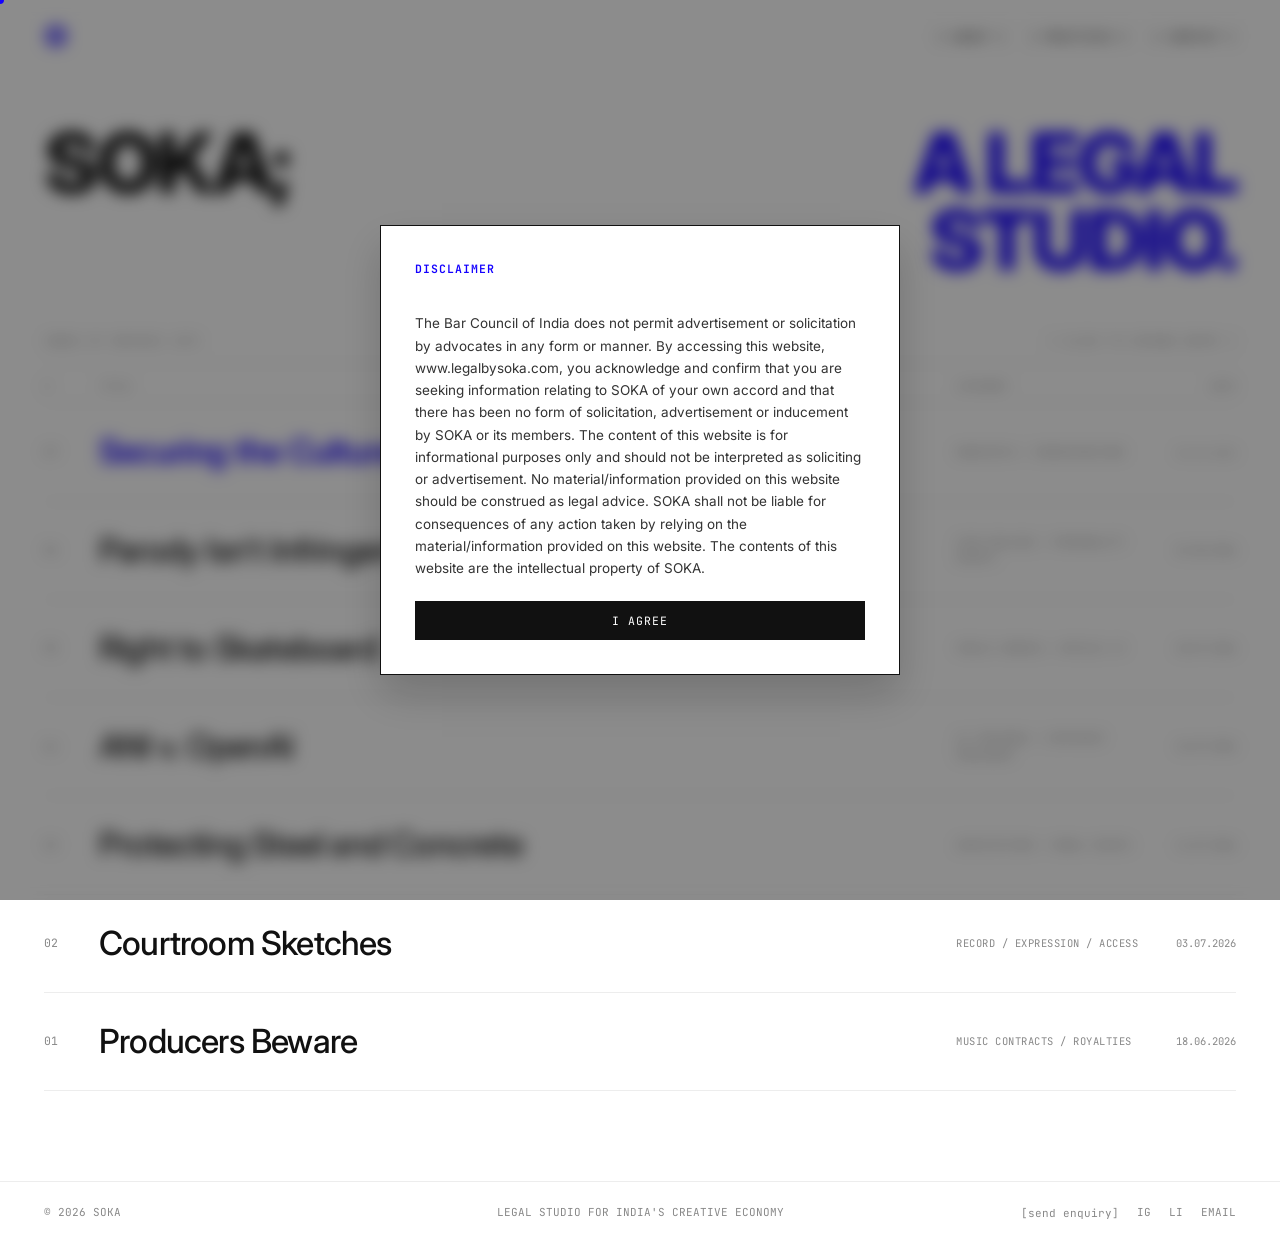
==== commit dad003b2: "Enhance header with logo button and style updates Added header logo button and adjusted styles for b" ====
--- a/index.html
+++ b/index.html
@@ -64,10 +64,10 @@
             max-width: 100vw;
             background-color: #FFFFFF;
             color: #111111;
-            cursor: none !important; /* Managed by custom blue dot cursor */
-        }
-
-        a, button, input, textarea, select, .index-row-trigger, .pillar-stagger-row, .header-nav-btn {
+            cursor: none !important;
+        }
+
+        a, button, input, textarea, select, .index-row-trigger, .pillar-stagger-row, .header-nav-btn, .header-logo-btn {
             cursor: none !important;
         }
 
@@ -129,6 +129,27 @@
             border-bottom: 1px solid transparent;
         }
 
+        .header-logo-btn {
+            background: none;
+            border: none;
+            padding: 0;
+            display: inline-flex;
+            align-items: center;
+            justify-content: center;
+            width: 24px;
+            height: 24px;
+        }
+
+        .header-logo-btn svg {
+            width: 100%;
+            height: 100%;
+        }
+
+        .header-nav-right {
+            display: flex;
+            gap: 24px;
+        }
+
         .header-nav-btn {
             font-family: var(--font-mono);
             font-size: 11.5px;
@@ -142,11 +163,6 @@
 
         .header-nav-btn:hover {
             color: var(--blue-accent);
-        }
-
-        .header-nav-right {
-            display: flex;
-            gap: 24px;
         }
 
         /* --- Page Views System --- */
@@ -182,6 +198,7 @@
             align-items: baseline;
             margin-top: 15px;
             margin-bottom: 50px;
+            width: 100%;
         }
 
         body.stage-dismissed .hero-banner {
@@ -196,6 +213,7 @@
             letter-spacing: -2.8px;
             text-transform: uppercase;
             color: #111111;
+            text-align: left;
         }
 
         .hero-title-right {
@@ -205,13 +223,14 @@
             letter-spacing: -2.8px;
             text-transform: uppercase;
             color: var(--blue-accent);
-        }
-
-        /* Pure Blue SVG Logo Mask */
+            text-align: right; /* Pushed to far-right edge */
+        }
+
+        /* Pure Blue SVG Logo Mask in Opening Stage */
         .hero-corner-svg {
             position: absolute;
             bottom: 25px;
-            right: 25px;
+            right: 0;
             width: 120px;
             height: 120px;
             pointer-events: none;
@@ -310,7 +329,6 @@
             transition: color 0.2s ease, transform 0.2s ease;
         }
 
-        /* Styled Primary Highlight Entry (Securing the Culture) */
         .row-title-blue {
             color: var(--blue-accent) !important;
             font-weight: 600;
@@ -504,7 +522,7 @@
             text-transform: uppercase;
         }
 
-        /* --- Clean Practices Page Layout with Breathing Room --- */
+        /* --- Clean Practices Page Layout --- */
         .practices-clean-grid {
             display: grid;
             grid-template-columns: 1fr 1fr;
@@ -632,7 +650,7 @@
         }
 
         .pillar-stagger-row.align-right .pillar-header-group {
-            flex-direction: row-reverse;
+            flex-direction: row;
         }
 
         .pillar-oversized-num {
@@ -846,6 +864,8 @@
                 gap: 10px;
             }
 
+            .hero-title-right { text-align: left; }
+
             .hero-corner-svg {
                 width: 80px;
                 height: 80px;
@@ -865,10 +885,6 @@
             .pillar-stagger-row.align-right {
                 align-items: flex-start;
                 text-align: left;
-            }
-
-            .pillar-stagger-row.align-right .pillar-header-group {
-                flex-direction: row;
             }
 
             .about-skills-columns { grid-template-columns: 1fr; }
@@ -932,9 +948,13 @@
         </div>
     </div>
 
-    <!-- MINIMALIST TOP HEADER (STANDARDIZED BUTTON STYLES) -->
+    <!-- MINIMALIST TOP HEADER (LOGO ICON ON LEFT + STANDARDIZED RIGHT NAV) -->
     <header>
-        <button class="header-nav-btn" onclick="switchView('entries')">[ home ]</button>
+        <button class="header-logo-btn" onclick="switchView('entries')">
+            <svg viewBox="0 0 24 24" fill="none">
+                <path d="M12 2C6.477 2 2 6.477 2 12s4.477 10 10 10 10-4.477 10-10S17.523 2 12 2zm0 15a5 5 0 110-10 5 5 0 010 10z" fill="#1400FF"/>
+            </svg>
+        </button>
 
         <div class="header-nav-right">
             <button class="header-nav-btn" onclick="switchView('about')">[ about ]</button>
@@ -1247,7 +1267,7 @@
         </div>
     </section>
 
-    <!-- VIEW 3: PRACTICES PAGE (BREATHING SPACE + DESIGN HARMONY) -->
+    <!-- VIEW 3: PRACTICES PAGE (MATCHING INDEX TYPOGRAPHY & DISCIPLINE PILLARS) -->
     <section id="practices-view" class="page-view hidden-view">
         <div class="section-grid-layout">
             <div class="section-top-back" onclick="switchView('entries')">← INDEX / PRACTICES</div>
@@ -1256,7 +1276,7 @@
                 THE STRUCTURAL <span class="highlight-word">FRAMEWORK</span> UNDERNEATH THE CULTURE.
             </h1>
 
-            <!-- Clean Mediums Grid -->
+            <!-- Clean Floating Mediums Grid -->
             <div class="practices-clean-grid">
                 
                 <!-- ROW 1 (ITEM 1): MUSIC -->
@@ -1332,15 +1352,18 @@
 
             </div>
 
-            <!-- Disciplinary Pillars Section with Metadata Sub-Labels -->
+            <!-- Disciplinary Pillars Section Header in Solid Black -->
             <div class="practices-pillars-section">
-                <div class="meta-label">DISCIPLINARY PILLARS</div>
+                <h2 class="section-hero-statement" style="font-size: clamp(26px, 3.8vw, 52px); margin-bottom: 25px; color: #111111;">
+                    THE STRUCTURAL PILLARS SECURING THE CULTURE.
+                </h2>
+                <div class="meta-label" style="margin-bottom: 10px;">DISCIPLINARY PILLARS</div>
 
                 <div class="pillars-staggered-list">
                     
                     <!-- PILLAR 01 (LEFT ALIGNED) -->
                     <div class="pillar-stagger-row align-left" onclick="togglePillarAccordion(this)">
-                        <div class="pillar-meta-tag">DOMAIN // 01</div>
+                        <div class="pillar-meta-tag">DOMAIN</div>
                         <div class="pillar-header-group">
                             <span class="pillar-oversized-num">01 /</span>
                             <span class="pillar-oversized-name">intellectual property</span>
@@ -1352,12 +1375,12 @@
                         </div>
                     </div>
 
-                    <!-- PILLAR 02 (RIGHT ALIGNED) -->
+                    <!-- PILLAR 02 (RIGHT ALIGNED - NUM ON RIGHT / 02) -->
                     <div class="pillar-stagger-row align-right" onclick="togglePillarAccordion(this)">
-                        <div class="pillar-meta-tag">STRUCTURE // 02</div>
+                        <div class="pillar-meta-tag">STRUCTURE</div>
                         <div class="pillar-header-group">
-                            <span class="pillar-oversized-num">02 /</span>
                             <span class="pillar-oversized-name">contracts & structure</span>
+                            <span class="pillar-oversized-num">/ 02</span>
                         </div>
                         <div class="pillar-stagger-accordion">
                             <p class="pillar-stagger-desc">
@@ -1368,7 +1391,7 @@
 
                     <!-- PILLAR 03 (LEFT ALIGNED) -->
                     <div class="pillar-stagger-row align-left" onclick="togglePillarAccordion(this)">
-                        <div class="pillar-meta-tag">RESOLUTION // 03</div>
+                        <div class="pillar-meta-tag">RESOLUTION</div>
                         <div class="pillar-header-group">
                             <span class="pillar-oversized-num">03 /</span>
                             <span class="pillar-oversized-name">disputes & resolution</span>
@@ -1380,12 +1403,12 @@
                         </div>
                     </div>
 
-                    <!-- PILLAR 04 (RIGHT ALIGNED) -->
+                    <!-- PILLAR 04 (RIGHT ALIGNED - NUM ON RIGHT / 04) -->
                     <div class="pillar-stagger-row align-right" onclick="togglePillarAccordion(this)">
-                        <div class="pillar-meta-tag">ENFORCEMENT // 04</div>
+                        <div class="pillar-meta-tag">ENFORCEMENT</div>
                         <div class="pillar-header-group">
-                            <span class="pillar-oversized-num">04 /</span>
                             <span class="pillar-oversized-name">rights & enforcement</span>
+                            <span class="pillar-oversized-num">/ 04</span>
                         </div>
                         <div class="pillar-stagger-accordion">
                             <p class="pillar-stagger-desc">
@@ -1491,8 +1514,7 @@
             cursorDot.style.top = `${cursorY}px`;
         });
 
-        // Add interactive hover states for cursor
-        document.querySelectorAll('button, a, .index-row-trigger, .pillar-stagger-row, .section-top-back, input, textarea').forEach(el => {
+        document.querySelectorAll('button, a, .index-row-trigger, .pillar-stagger-row, .section-top-back, input, textarea, .header-logo-btn').forEach(el => {
             el.addEventListener('mouseenter', () => cursorDot.classList.add('hovered'));
             el.addEventListener('mouseleave', () => cursorDot.classList.remove('hovered'));
         });
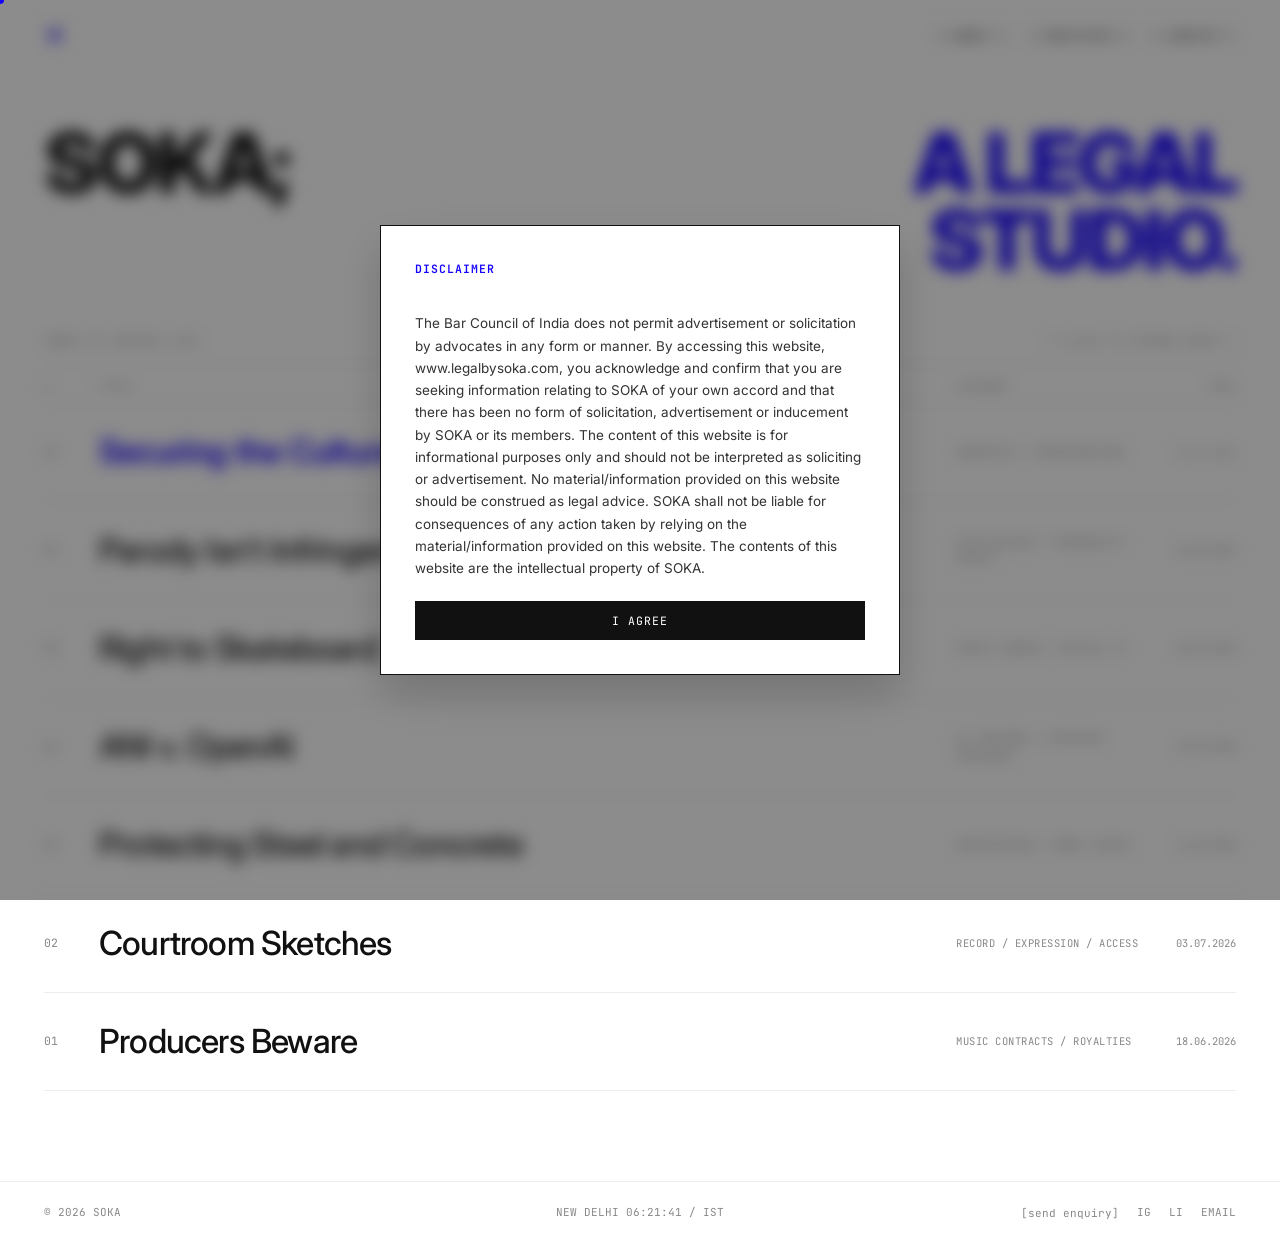
==== commit eafaad3e: "Update styles and improve HTML structure" ====
--- a/index.html
+++ b/index.html
@@ -102,14 +102,14 @@
             pointer-events: none;
             z-index: 9999;
             transform: translate(-50%, -50%);
-            transition: width 0.2s ease, height 0.2s ease, background-color 0.2s ease, opacity 0.2s ease;
+            transition: width 0.2s cubic-bezier(0.16, 1, 0.3, 1), height 0.2s cubic-bezier(0.16, 1, 0.3, 1), background-color 0.2s ease;
         }
 
         #custom-cursor-dot.hovered {
-            width: 22px;
-            height: 22px;
-            background-color: rgba(20, 0, 255, 0.25);
-            border: 1px solid var(--blue-accent);
+            width: 26px;
+            height: 26px;
+            background-color: rgba(20, 0, 255, 0.15);
+            border: 1.5px solid var(--blue-accent);
         }
 
         /* --- Minimalist Top Header --- */
@@ -136,13 +136,16 @@
             display: inline-flex;
             align-items: center;
             justify-content: center;
-            width: 24px;
-            height: 24px;
-        }
-
-        .header-logo-btn svg {
+            width: 22px;
+            height: 22px;
+        }
+
+        .header-logo-mask {
             width: 100%;
             height: 100%;
+            background-color: var(--blue-accent);
+            -webkit-mask: url("soka logo.svg") no-repeat center / contain;
+            mask: url("soka logo.svg") no-repeat center / contain;
         }
 
         .header-nav-right {
@@ -223,10 +226,10 @@
             letter-spacing: -2.8px;
             text-transform: uppercase;
             color: var(--blue-accent);
-            text-align: right; /* Pushed to far-right edge */
-        }
-
-        /* Pure Blue SVG Logo Mask in Opening Stage */
+            text-align: right;
+        }
+
+        /* SOKA Blue Masked SVG in Stage */
         .hero-corner-svg {
             position: absolute;
             bottom: 25px;
@@ -948,12 +951,10 @@
         </div>
     </div>
 
-    <!-- MINIMALIST TOP HEADER (LOGO ICON ON LEFT + STANDARDIZED RIGHT NAV) -->
+    <!-- MINIMALIST TOP HEADER -->
     <header>
         <button class="header-logo-btn" onclick="switchView('entries')">
-            <svg viewBox="0 0 24 24" fill="none">
-                <path d="M12 2C6.477 2 2 6.477 2 12s4.477 10 10 10 10-4.477 10-10S17.523 2 12 2zm0 15a5 5 0 110-10 5 5 0 010 10z" fill="#1400FF"/>
-            </svg>
+            <div class="header-logo-mask"></div>
         </button>
 
         <div class="header-nav-right">
@@ -989,7 +990,7 @@
 
         <!-- INDEX METADATA BAR -->
         <div class="index-bar">
-            <div>INDEX OF ENTRIES (07)</div>
+            <div>INDEX OF ENTRIES (<span id="entry-counter">07</span>)</div>
             <div>[ CLICK TO EXPAND ENTRY ]</div>
         </div>
 
@@ -1003,7 +1004,7 @@
         <!-- INDEX LIST -->
         <div class="index-list">
             
-            <!-- ROW 07: SECURING THE CULTURE (BLUE HIGHLIGHTED TITLE) -->
+            <!-- ROW 07: SECURING THE CULTURE -->
             <div class="index-item" id="entry-securing-the-culture">
                 <div class="index-row-trigger" data-slug="securing-the-culture" data-preview="tab-icon.png">
                     <div class="row-num">07</div>
@@ -1267,7 +1268,7 @@
         </div>
     </section>
 
-    <!-- VIEW 3: PRACTICES PAGE (MATCHING INDEX TYPOGRAPHY & DISCIPLINE PILLARS) -->
+    <!-- VIEW 3: PRACTICES PAGE -->
     <section id="practices-view" class="page-view hidden-view">
         <div class="section-grid-layout">
             <div class="section-top-back" onclick="switchView('entries')">← INDEX / PRACTICES</div>
@@ -1276,7 +1277,7 @@
                 THE STRUCTURAL <span class="highlight-word">FRAMEWORK</span> UNDERNEATH THE CULTURE.
             </h1>
 
-            <!-- Clean Floating Mediums Grid -->
+            <!-- Clean Mediums Grid -->
             <div class="practices-clean-grid">
                 
                 <!-- ROW 1 (ITEM 1): MUSIC -->
@@ -1481,13 +1482,13 @@
         </div>
     </section>
 
-    <!-- FIXED FOOTER -->
+    <!-- FIXED FOOTER WITH LIVE DELHI GMT+5:30 TIME TRACKER -->
     <footer>
         <div class="footer-left">
             © 2026 SOKA
         </div>
         <div class="footer-center">
-            LEGAL STUDIO FOR INDIA'S CREATIVE ECONOMY
+            <span id="delhi-time-tracker">NEW DELHI 16:21 / IST</span>
         </div>
         <div class="footer-right">
             <button class="footer-modal-btn" onclick="toggleContactModal(true)">[send enquiry]</button>
@@ -1520,7 +1521,20 @@
         });
 
 
-        // --- 2. ONE-WAY PINNED HERO TRANSITION ---
+        // --- 2. LIVE DELHI TIME TRACKER ---
+        function updateDelhiTime() {
+            const timeEl = document.getElementById('delhi-time-tracker');
+            if (timeEl) {
+                const now = new Date();
+                const options = { timeZone: 'Asia/Kolkata', hour: '2-digit', minute: '2-digit', second: '2-digit', hour12: false };
+                timeEl.textContent = `NEW DELHI ${now.toLocaleTimeString('en-GB', options)} / IST`;
+            }
+        }
+        setInterval(updateDelhiTime, 1000);
+        updateDelhiTime();
+
+
+        // --- 3. ONE-WAY PINNED HERO TRANSITION ---
         const initialStage = document.getElementById('initial-stage');
         const pinnedBanner = document.getElementById('pinned-hero-banner');
         const bciModal = document.getElementById('bci-modal');
@@ -1564,7 +1578,7 @@
         initialStage.addEventListener('click', triggerHeroDock);
 
 
-        // --- 3. FLOATING IMAGE PREVIEW CURSOR TRACKER ---
+        // --- 4. FLOATING IMAGE PREVIEW CURSOR TRACKER ---
         const previewCard = document.getElementById('floating-cursor-preview');
         const previewImg = document.getElementById('floating-cursor-img');
         let mouseX = 0, mouseY = 0;
@@ -1648,7 +1662,7 @@
         }
 
 
-        // --- 4. MULTI-VIEW NAVIGATION & HASH ROUTING ---
+        // --- 5. MULTI-VIEW NAVIGATION & HASH ROUTING ---
         function switchView(targetView, updateHash = true) {
             triggerHeroDock();
             currentView = targetView;
@@ -1703,7 +1717,7 @@
 
         window.addEventListener('hashchange', handleHashChange);
 
-        // --- 5. BCI DISCLAIMER & INQUIRY MODALS ---
+        // --- 6. BCI DISCLAIMER & INQUIRY MODALS ---
         function acceptDisclaimer() {
             document.getElementById('bci-modal').classList.add('hidden');
             document.body.classList.remove('modal-open');
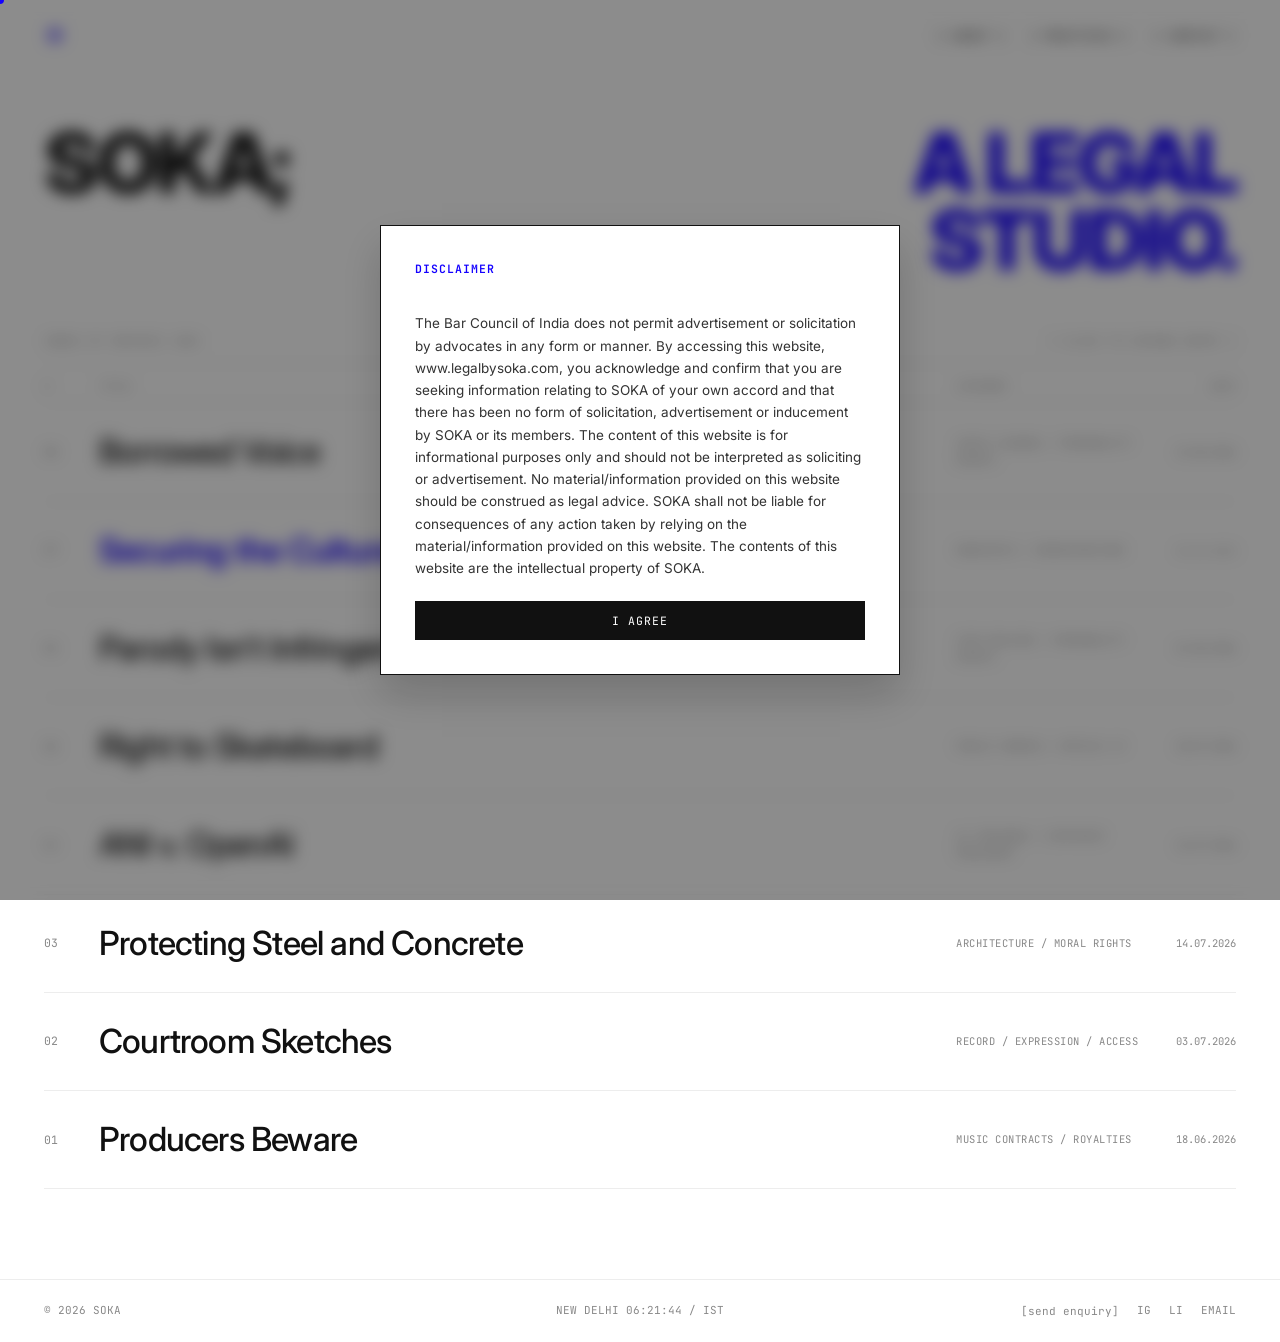
==== commit c47027ce: "Update entry counter and add new index item" ====
--- a/index.html
+++ b/index.html
@@ -990,7 +990,7 @@
 
         <!-- INDEX METADATA BAR -->
         <div class="index-bar">
-            <div>INDEX OF ENTRIES (<span id="entry-counter">07</span>)</div>
+            <div>INDEX OF ENTRIES (<span id="entry-counter">08</span>)</div>
             <div>[ CLICK TO EXPAND ENTRY ]</div>
         </div>
 
@@ -1004,6 +1004,33 @@
         <!-- INDEX LIST -->
         <div class="index-list">
             
+            <!-- ROW 08: BORROWED VOICE -->
+            <div class="index-item" id="entry-borrowed-voice">
+                <div class="index-row-trigger" data-slug="borrowed-voice" data-preview="vinyl.jpeg">
+                    <div class="row-num">08</div>
+                    <div class="row-title">Borrowed Voice</div>
+                    <div class="row-type">VOICE CLONING / PERSONALITY RIGHTS</div>
+                    <div class="row-year">22.08.2026</div>
+                </div>
+                <div class="row-accordion-body">
+                    <div class="essay-inner-wrapper">
+                        <div class="essay-body-text">
+A face can be checked in a mirror. A signature can be held next to a forgery and compared stroke by stroke. A voice offers no such comparison. It exists only in the moment of hearing it, and once an AI model has learned its patterns closely enough, the person it belongs to has no reliable way to point at a fake and prove, definitively, this one isn't me. That absence of a mirror is what makes a cloned voice a stranger kind of theft than most, and it may be exactly why Indian courts have started moving on instinct before they've worked out the doctrine underneath it.
+
+In July 2024, singer Arijit Singh took eight AI platforms to the Bombay High Court, arguing they had cloned his voice, his vocal style, and his likeness, to sell merchandise and pull traffic through recognition that was never licensed. Justice Riyaz Chagla granted an injunction almost immediately, writing that the case "shocked the conscience" of the court. That phrase matters more than it first appears. Courts don't usually reach for language like that in a copyright dispute over a sample or a beat. They reach for it when something feels like a violation before it's been fully argued as one.
+
+Seven months later, singer Jubin Nautiyal filed an almost identical case at the Delhi High Court, cloned voice, deepfakes, merchandise sold under his name without consent. Justice Tushar Rao Gedela granted the same kind of urgent relief, calling the damage to his reputation "real and present." Two different courts, two different judges, the same instinct, move first, work out the theory later. Since then, the list has grown quickly enough that it's stopped reading like a series of isolated incidents. Sunil Gavaskar, Jr NTR, Kajol, Aishwarya Rai Bachchan, Karan Johar, Akshay Kumar, all filed for the same reason within roughly two years of each other.
+
+What's striking is how little doctrine has actually caught up to this pattern. Every one of these cases secured urgent, interim relief, not a considered ruling on what a voice legally is once it's separated from the person producing it. Is it closer to a trademark, a distinctive identifier attached to a commercial identity? Closer to a copyright, an expressive work in its own right? Or something with no clean precedent at all, treated instead as an extension of the person themselves, the way a face or a name already is under India's developing personality rights framework? Courts have been answering the emergency in front of them without answering that underlying question, because the emergency, understandably, feels more urgent than the theory.
+
+There's a reason that gap hasn't caused more trouble yet, and it's worth naming honestly. A stolen photograph can be held up next to the original and the difference, if there is one, becomes obvious. A cloned voice doesn't offer that comparison. It can only be judged by how convincingly it fools a listener who has no original to check it against, which means the harm is almost entirely reputational and psychological before it's ever provable in a courtroom. Singers have described hearing themselves say things they never said, endorse things they never endorsed, with a specificity that a written impersonation could never achieve. That's a different order of violation than most intellectual property law was built to handle, closer to identity theft than infringement, and Indian courts seem to sense that even where the law hasn't caught up to naming it.
+
+What ties every one of these cases together isn't the outcome, since none of them have actually reached a final, reasoned judgment on what a voice is worth protecting as. It's the urgency itself, courts consistently choosing to act first and reason later, because waiting for doctrine to develop properly would mean asking someone to live, in the meantime, with a version of their own voice circulating that they never consented to and can't fully prove is false. That's not a satisfying legal position to be in. It's an honest one. The law hasn't decided what a voice is yet. It's decided, repeatedly and quickly, that whatever it is, it isn't something that gets to be stolen while everyone waits to find out.
+                        </div>
+                    </div>
+                </div>
+            </div>
+
             <!-- ROW 07: SECURING THE CULTURE -->
             <div class="index-item" id="entry-securing-the-culture">
                 <div class="index-row-trigger" data-slug="securing-the-culture" data-preview="tab-icon.png">
@@ -1277,7 +1304,7 @@
                 THE STRUCTURAL <span class="highlight-word">FRAMEWORK</span> UNDERNEATH THE CULTURE.
             </h1>
 
-            <!-- Clean Mediums Grid -->
+            <!-- Clean Floating Mediums Grid -->
             <div class="practices-clean-grid">
                 
                 <!-- ROW 1 (ITEM 1): MUSIC -->
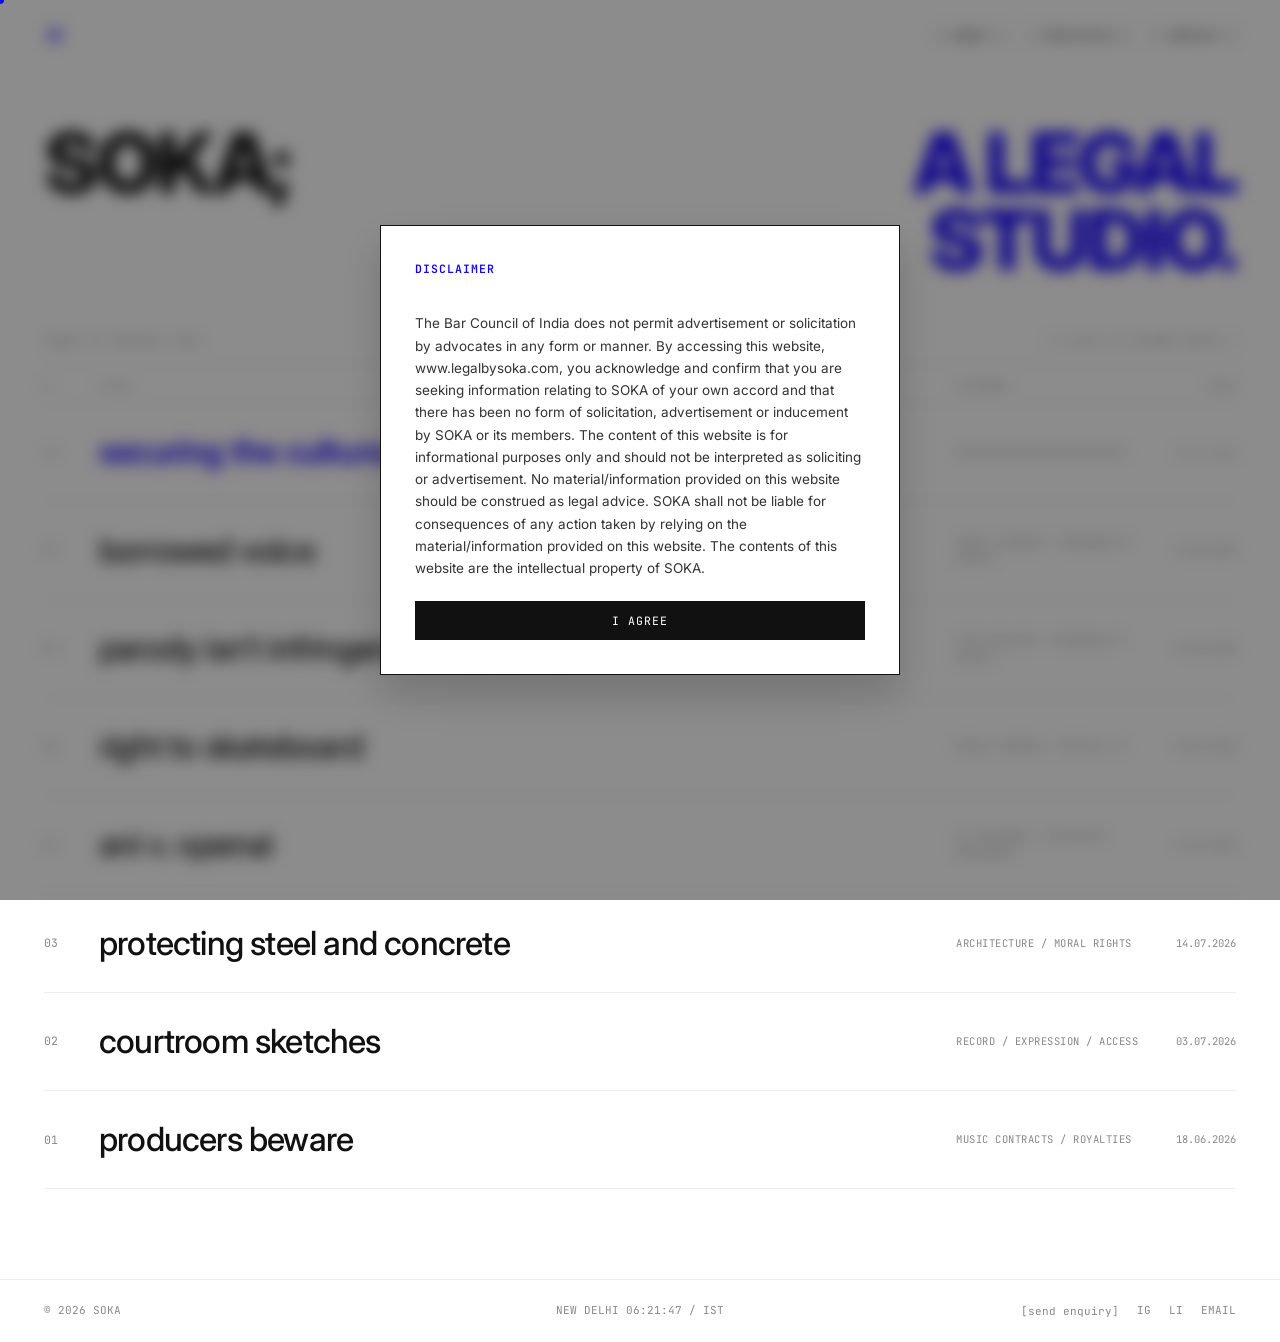
==== commit 5c97098a: "Refactor index.html for improved structure and clarity" ====
--- a/index.html
+++ b/index.html
@@ -332,6 +332,7 @@
             transition: color 0.2s ease, transform 0.2s ease;
         }
 
+        /* Styled Primary Pinned Top Entry */
         .row-title-blue {
             color: var(--blue-accent) !important;
             font-weight: 600;
@@ -1004,39 +1005,12 @@
         <!-- INDEX LIST -->
         <div class="index-list">
             
-            <!-- ROW 08: BORROWED VOICE -->
-            <div class="index-item" id="entry-borrowed-voice">
-                <div class="index-row-trigger" data-slug="borrowed-voice" data-preview="vinyl.jpeg">
-                    <div class="row-num">08</div>
-                    <div class="row-title">Borrowed Voice</div>
-                    <div class="row-type">VOICE CLONING / PERSONALITY RIGHTS</div>
-                    <div class="row-year">22.08.2026</div>
-                </div>
-                <div class="row-accordion-body">
-                    <div class="essay-inner-wrapper">
-                        <div class="essay-body-text">
-A face can be checked in a mirror. A signature can be held next to a forgery and compared stroke by stroke. A voice offers no such comparison. It exists only in the moment of hearing it, and once an AI model has learned its patterns closely enough, the person it belongs to has no reliable way to point at a fake and prove, definitively, this one isn't me. That absence of a mirror is what makes a cloned voice a stranger kind of theft than most, and it may be exactly why Indian courts have started moving on instinct before they've worked out the doctrine underneath it.
-
-In July 2024, singer Arijit Singh took eight AI platforms to the Bombay High Court, arguing they had cloned his voice, his vocal style, and his likeness, to sell merchandise and pull traffic through recognition that was never licensed. Justice Riyaz Chagla granted an injunction almost immediately, writing that the case "shocked the conscience" of the court. That phrase matters more than it first appears. Courts don't usually reach for language like that in a copyright dispute over a sample or a beat. They reach for it when something feels like a violation before it's been fully argued as one.
-
-Seven months later, singer Jubin Nautiyal filed an almost identical case at the Delhi High Court, cloned voice, deepfakes, merchandise sold under his name without consent. Justice Tushar Rao Gedela granted the same kind of urgent relief, calling the damage to his reputation "real and present." Two different courts, two different judges, the same instinct, move first, work out the theory later. Since then, the list has grown quickly enough that it's stopped reading like a series of isolated incidents. Sunil Gavaskar, Jr NTR, Kajol, Aishwarya Rai Bachchan, Karan Johar, Akshay Kumar, all filed for the same reason within roughly two years of each other.
-
-What's striking is how little doctrine has actually caught up to this pattern. Every one of these cases secured urgent, interim relief, not a considered ruling on what a voice legally is once it's separated from the person producing it. Is it closer to a trademark, a distinctive identifier attached to a commercial identity? Closer to a copyright, an expressive work in its own right? Or something with no clean precedent at all, treated instead as an extension of the person themselves, the way a face or a name already is under India's developing personality rights framework? Courts have been answering the emergency in front of them without answering that underlying question, because the emergency, understandably, feels more urgent than the theory.
-
-There's a reason that gap hasn't caused more trouble yet, and it's worth naming honestly. A stolen photograph can be held up next to the original and the difference, if there is one, becomes obvious. A cloned voice doesn't offer that comparison. It can only be judged by how convincingly it fools a listener who has no original to check it against, which means the harm is almost entirely reputational and psychological before it's ever provable in a courtroom. Singers have described hearing themselves say things they never said, endorse things they never endorsed, with a specificity that a written impersonation could never achieve. That's a different order of violation than most intellectual property law was built to handle, closer to identity theft than infringement, and Indian courts seem to sense that even where the law hasn't caught up to naming it.
-
-What ties every one of these cases together isn't the outcome, since none of them have actually reached a final, reasoned judgment on what a voice is worth protecting as. It's the urgency itself, courts consistently choosing to act first and reason later, because waiting for doctrine to develop properly would mean asking someone to live, in the meantime, with a version of their own voice circulating that they never consented to and can't fully prove is false. That's not a satisfying legal position to be in. It's an honest one. The law hasn't decided what a voice is yet. It's decided, repeatedly and quickly, that whatever it is, it isn't something that gets to be stolen while everyone waits to find out.
-                        </div>
-                    </div>
-                </div>
-            </div>
-
-            <!-- ROW 07: SECURING THE CULTURE -->
+            <!-- ROW: PINNED TOP ENTRY (SECURING THE CULTURE LEGALLY - ALL 'xx' METADATA) -->
             <div class="index-item" id="entry-securing-the-culture">
-                <div class="index-row-trigger" data-slug="securing-the-culture" data-preview="tab-icon.png">
-                    <div class="row-num">07</div>
-                    <div class="row-title row-title-blue">Securing the Culture; Legally.</div>
-                    <div class="row-type">MANIFESTO / INFRASTRUCTURE</div>
+                <div class="index-row-trigger" data-slug="securing-the-culture">
+                    <div class="row-num">xx</div>
+                    <div class="row-title row-title-blue">securing the culture; legally.</div>
+                    <div class="row-type">xxxxxxxxxxxxxxxxxxxxxxxxxx</div>
                     <div class="row-year">xx.xx.xxxx</div>
                 </div>
                 <div class="row-accordion-body">
@@ -1051,12 +1025,39 @@
                 </div>
             </div>
 
-            <!-- ROW 06: PARODY ISN'T INFRINGEMENT -->
+            <!-- ROW 07: BORROWED VOICE (NO PREVIEW IMAGE) -->
+            <div class="index-item" id="entry-borrowed-voice">
+                <div class="index-row-trigger" data-slug="borrowed-voice">
+                    <div class="row-num">07</div>
+                    <div class="row-title">borrowed voice</div>
+                    <div class="row-type">voice cloning / personality rights</div>
+                    <div class="row-year">22.08.2026</div>
+                </div>
+                <div class="row-accordion-body">
+                    <div class="essay-inner-wrapper">
+                        <div class="essay-body-text">
+A face can be checked in a mirror. A signature can be held next to a forgery and compared stroke by stroke. A voice offers no such comparison. It exists only in the moment of hearing it, and once an AI model has learned its patterns closely enough, the person it belongs to has no reliable way to point at a fake and prove, definitively, this one isn't me. That absence of a mirror is what makes a cloned voice a stranger kind of theft than most, and it may be exactly why Indian courts have started moving on instinct before they've worked out the doctrine underneath it.
+
+In July 2024, singer Arijit Singh took eight AI platforms to the Bombay High Court, arguing they had cloned his voice, his vocal style, and his likeness, to sell merchandise and pull traffic through recognition that was never licensed. Justice Riyaz Chagla granted an injunction almost immediately, writing that the case "shocked the conscience" of the court. That phrase matters more than it first appears. Courts don't usually reach for language like that in a copyright dispute over a sample or a beat. They reach for it when something feels like a violation before it's been fully argued as one.
+
+Seven months later, singer Jubin Nautiyal filed an almost identical case at the Delhi High Court, cloned voice, deepfakes, merchandise sold under his name without consent. Justice Tushar Rao Gedela granted the same kind of urgent relief, calling the damage to his reputation "real and present." Two different courts, two different judges, the same instinct, move first, work out the theory later. Since then, the list has grown quickly enough that it's stopped reading like a series of isolated incidents. Sunil Gavaskar, Jr NTR, Kajol, Aishwarya Rai Bachchan, Karan Johar, Akshay Kumar, all filed for the same reason within roughly two years of each other.
+
+What's striking is how little doctrine has actually caught up to this pattern. Every one of these cases secured urgent, interim relief, not a considered ruling on what a voice legally is once it's separated from the person producing it. Is it closer to a trademark, a distinctive identifier attached to a commercial identity? Closer to a copyright, an expressive work in its own right? Or something with no clean precedent at all, treated instead as an extension of the person themselves, the way a face or a name already is under India's developing personality rights framework? Courts have been answering the emergency in front of them without answering that underlying question, because the emergency, understandably, feels more urgent than the theory.
+
+There's a reason that gap hasn't caused more trouble yet, and it's worth naming honestly. A stolen photograph can be held up next to the original and the difference, if there is one, becomes obvious. A cloned voice doesn't offer that comparison. It can only be judged by how convincingly it fools a listener who has no original to check it against, which means the harm is almost entirely reputational and psychological before it's ever provable in a courtroom. Singers have described hearing themselves say things they never said, endorse things they never endorsed, with a specificity that a written impersonation could never achieve. That's a different order of violation than most intellectual property law was built to handle, closer to identity theft than infringement, and Indian courts seem to sense that even where the law hasn't caught up to naming it.
+
+What ties every one of these cases together isn't the outcome, since none of them have actually reached a final, reasoned judgment on what a voice is worth protecting as. It's the urgency itself, courts consistently choosing to act first and reason later, because waiting for doctrine to develop properly would mean asking someone to live, in the meantime, with a version of their own voice circulating that they never consented to and can't fully prove is false. That's not a satisfying legal position to be in. It's an honest one. The law hasn't decided what a voice is yet. It's decided, repeatedly and quickly, that whatever it is, it isn't something that gets to be stolen while everyone waits to find out.
+                        </div>
+                    </div>
+                </div>
+            </div>
+
+            <!-- ROW 06: PARODY ISN'T INFRINGEMENT (NO PREVIEW IMAGE) -->
             <div class="index-item" id="entry-parody-isnt-infringement-until-it-is">
-                <div class="index-row-trigger" data-slug="parody-isnt-infringement-until-it-is" data-preview="tab-icon.png">
+                <div class="index-row-trigger" data-slug="parody-isnt-infringement-until-it-is">
                     <div class="row-num">06</div>
-                    <div class="row-title">Parody Isn't Infringement, Until It Is</div>
-                    <div class="row-type">FAIR DEALING / PERSONALITY RIGHTS</div>
+                    <div class="row-title">parody isn't infringement, until it is</div>
+                    <div class="row-type">fair dealing / personality rights</div>
                     <div class="row-year">04.08.2026</div>
                 </div>
                 <div class="row-accordion-body">
@@ -1080,12 +1081,12 @@
                 </div>
             </div>
 
-            <!-- ROW 05: RIGHT TO SKATEBOARD -->
+            <!-- ROW 05: RIGHT TO SKATEBOARD (HAS PREVIEW IMAGE) -->
             <div class="index-item" id="entry-right-to-skateboard">
                 <div class="index-row-trigger" data-slug="right-to-skateboard" data-preview="r2s.jpeg">
                     <div class="row-num">05</div>
-                    <div class="row-title">Right to Skateboard</div>
-                    <div class="row-type">PUBLIC DOMAIN / ARTICLE 19</div>
+                    <div class="row-title">right to skateboard</div>
+                    <div class="row-type">public domain / article 19</div>
                     <div class="row-year">28.07.2026</div>
                 </div>
                 <div class="row-accordion-body">
@@ -1106,12 +1107,12 @@
                 </div>
             </div>
 
-            <!-- ROW 04: ANI V. OPENAI -->
+            <!-- ROW 04: ANI V. OPENAI (NO PREVIEW IMAGE) -->
             <div class="index-item" id="entry-ani-v-openai">
-                <div class="index-row-trigger" data-slug="ani-v-openai" data-preview="tab-icon.png">
+                <div class="index-row-trigger" data-slug="ani-v-openai">
                     <div class="row-num">04</div>
-                    <div class="row-title">ANI v. OpenAI</div>
-                    <div class="row-type">AI TRAINING / COPYRIGHT PRECEDENT</div>
+                    <div class="row-title">ani v. openai</div>
+                    <div class="row-type">ai training / copyright precedent</div>
                     <div class="row-year">26.07.2026</div>
                 </div>
                 <div class="row-accordion-body">
@@ -1131,12 +1132,12 @@
                 </div>
             </div>
 
-            <!-- ROW 03: PROTECTING STEEL AND CONCRETE -->
+            <!-- ROW 03: PROTECTING STEEL AND CONCRETE (HAS PREVIEW IMAGE) -->
             <div class="index-item" id="entry-protecting-steel-and-concrete">
                 <div class="index-row-trigger" data-slug="protecting-steel-and-concrete" data-preview="snc.jpeg">
                     <div class="row-num">03</div>
-                    <div class="row-title">Protecting Steel and Concrete</div>
-                    <div class="row-type">ARCHITECTURE / MORAL RIGHTS</div>
+                    <div class="row-title">protecting steel and concrete</div>
+                    <div class="row-type">architecture / moral rights</div>
                     <div class="row-year">14.07.2026</div>
                 </div>
                 <div class="row-accordion-body">
@@ -1159,12 +1160,12 @@
                 </div>
             </div>
 
-            <!-- ROW 02: COURTROOM SKETCHES -->
+            <!-- ROW 02: COURTROOM SKETCHES (HAS PREVIEW IMAGE) -->
             <div class="index-item" id="entry-courtroom-sketches">
                 <div class="index-row-trigger" data-slug="courtroom-sketches" data-preview="cs1.jpeg">
                     <div class="row-num">02</div>
-                    <div class="row-title">Courtroom Sketches</div>
-                    <div class="row-type">RECORD / EXPRESSION / ACCESS</div>
+                    <div class="row-title">courtroom sketches</div>
+                    <div class="row-type">record / expression / access</div>
                     <div class="row-year">03.07.2026</div>
                 </div>
                 <div class="row-accordion-body">
@@ -1206,12 +1207,12 @@
                 </div>
             </div>
 
-            <!-- ROW 01: PRODUCERS BEWARE -->
+            <!-- ROW 01: PRODUCERS BEWARE (NO PREVIEW IMAGE) -->
             <div class="index-item" id="entry-producers-beware">
-                <div class="index-row-trigger" data-slug="producers-beware" data-preview="vinyl.jpeg">
+                <div class="index-row-trigger" data-slug="producers-beware">
                     <div class="row-num">01</div>
-                    <div class="row-title">Producers Beware</div>
-                    <div class="row-type">MUSIC CONTRACTS / ROYALTIES</div>
+                    <div class="row-title">producers beware</div>
+                    <div class="row-type">music contracts / royalties</div>
                     <div class="row-year">18.06.2026</div>
                 </div>
                 <div class="row-accordion-body">
@@ -1295,7 +1296,7 @@
         </div>
     </section>
 
-    <!-- VIEW 3: PRACTICES PAGE -->
+    <!-- VIEW 3: PRACTICES PAGE (MATCHING INDEX TYPOGRAPHY & DISCIPLINE PILLARS) -->
     <section id="practices-view" class="page-view hidden-view">
         <div class="section-grid-layout">
             <div class="section-top-back" onclick="switchView('entries')">← INDEX / PRACTICES</div>
@@ -1605,7 +1606,7 @@
         initialStage.addEventListener('click', triggerHeroDock);
 
 
-        // --- 4. FLOATING IMAGE PREVIEW CURSOR TRACKER ---
+        // --- 4. FLOATING IMAGE PREVIEW CURSOR TRACKER (SHOWS ONLY WHEN IMAGE EXISTS) ---
         const previewCard = document.getElementById('floating-cursor-preview');
         const previewImg = document.getElementById('floating-cursor-img');
         let mouseX = 0, mouseY = 0;
@@ -1629,9 +1630,11 @@
             const imgSrc = row.getAttribute('data-preview');
             
             row.addEventListener('mouseenter', () => {
-                if (imgSrc && window.innerWidth > 768) {
+                if (imgSrc && imgSrc.trim() !== '' && window.innerWidth > 768) {
                     previewImg.src = imgSrc;
                     previewCard.classList.add('visible');
+                } else {
+                    previewCard.classList.remove('visible');
                 }
             });
 
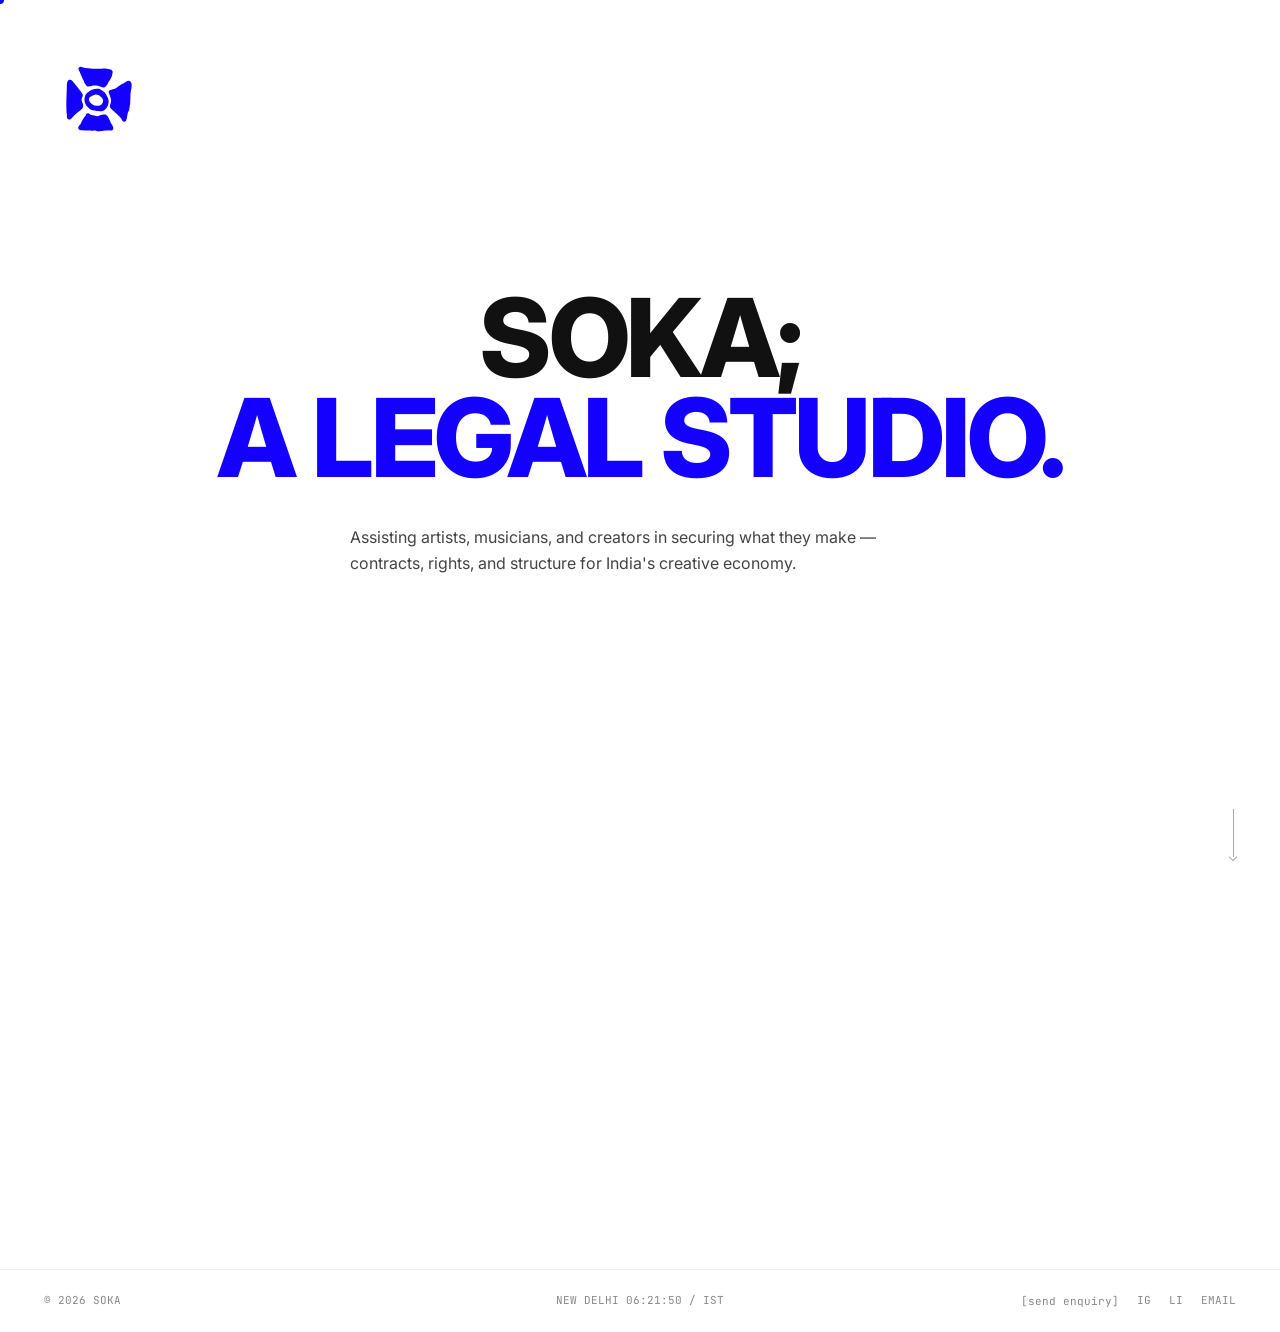
==== commit 4750d988: "Update index.html" ====
--- a/index.html
+++ b/index.html
@@ -179,21 +179,131 @@
             display: none !important;
         }
 
-        /* --- One-Way Unpinned Opening Stage --- */
-        #initial-stage {
-            min-height: calc(100vh - 195px);
+        /* --- Scroll-Driven Morph Curtain Layer --- */
+        #intro-curtain {
+            position: fixed;
+            top: 0;
+            left: 0;
+            width: 100vw;
+            height: 100vh;
+            background-color: #FFFFFF;
+            z-index: 250;
+            overflow: hidden;
+            pointer-events: auto;
+            touch-action: pan-y;
+        }
+
+        body.curtain-locked #intro-curtain {
+            display: none !important;
+            pointer-events: none !important;
+        }
+
+        .curtain-logo-wrapper {
+            position: absolute;
+            top: 44px;
+            left: 44px;
+            width: 110px;
+            height: 110px;
+            transform-origin: 0 0;
+            will-change: transform, opacity;
+            z-index: 10;
+        }
+
+        .curtain-logo-mask {
+            width: 100%;
+            height: 100%;
+            background-color: var(--blue-accent);
+            -webkit-mask: url("soka logo.svg") no-repeat center / contain;
+            mask: url("soka logo.svg") no-repeat center / contain;
+        }
+
+        .curtain-center-block {
+            position: absolute;
+            top: 48%;
+            left: 50%;
+            transform: translate(-50%, -50%);
             display: flex;
             flex-direction: column;
-            justify-content: center;
-            position: relative;
-            transition: opacity 0.4s ease;
-        }
-
-        body.stage-dismissed #initial-stage {
-            display: none !important;
-        }
-
-        /* --- Split Display Hero Header --- */
+            align-items: center;
+            text-align: center;
+            width: 90vw;
+            max-width: 1200px;
+            z-index: 10;
+            pointer-events: none;
+        }
+
+        .curtain-title-left-wrap {
+            transform-origin: center center;
+            will-change: transform;
+            display: inline-block;
+        }
+
+        .curtain-title-right-wrap {
+            transform-origin: center center;
+            will-change: transform;
+            display: inline-block;
+        }
+
+        .curtain-title-left {
+            font-size: clamp(48px, 8.5vw, 118px);
+            font-weight: 800;
+            line-height: 0.92;
+            letter-spacing: -3.5px;
+            text-transform: uppercase;
+            color: #111111;
+            display: block;
+        }
+
+        .curtain-title-right {
+            font-size: clamp(48px, 8.5vw, 118px);
+            font-weight: 800;
+            line-height: 0.92;
+            letter-spacing: -3.5px;
+            text-transform: uppercase;
+            color: var(--blue-accent);
+            display: block;
+        }
+
+        .curtain-sub-copy {
+            margin-top: 36px;
+            max-width: 580px;
+            font-size: 16px;
+            line-height: 1.65;
+            color: #444444;
+            text-align: left;
+            will-change: opacity, transform;
+            align-self: flex-start;
+            margin-left: max(0px, calc(50% - 290px));
+        }
+
+        .curtain-scroll-arrow {
+            position: absolute;
+            bottom: 40px;
+            right: 44px;
+            display: flex;
+            flex-direction: column;
+            align-items: center;
+            will-change: opacity;
+            pointer-events: none;
+            z-index: 10;
+        }
+
+        .curtain-arrow-line {
+            width: 1px;
+            height: 48px;
+            background-color: #AAAAAA;
+        }
+
+        .curtain-arrow-head {
+            width: 6px;
+            height: 6px;
+            border-right: 1px solid #AAAAAA;
+            border-bottom: 1px solid #AAAAAA;
+            transform: rotate(45deg);
+            margin-top: -3px;
+        }
+
+        /* --- Split Display Hero Header Target in Main Feed --- */
         .hero-banner {
             display: grid;
             grid-template-columns: 1fr 1fr;
@@ -204,11 +314,6 @@
             width: 100%;
         }
 
-        body.stage-dismissed .hero-banner {
-            margin-top: 20px;
-            margin-bottom: 55px;
-        }
-
         .hero-title-left {
             font-size: clamp(38px, 6.5vw, 92px);
             font-weight: 800;
@@ -229,37 +334,9 @@
             text-align: right;
         }
 
-        /* SOKA Blue Masked SVG in Stage */
-        .hero-corner-svg {
-            position: absolute;
-            bottom: 25px;
-            right: 0;
-            width: 120px;
-            height: 120px;
-            pointer-events: none;
-            z-index: 1;
-            display: flex;
-            align-items: center;
-            justify-content: center;
-        }
-
-        .hero-corner-svg-mask {
-            width: 100%;
-            height: 100%;
-            background-color: var(--blue-accent);
-            -webkit-mask: url("soka logo.svg") no-repeat center / contain;
-            mask: url("soka logo.svg") no-repeat center / contain;
-        }
-
-        .hero-scroll-hint {
-            position: absolute;
-            bottom: 25px;
-            left: 0;
-            font-family: var(--font-mono);
-            font-size: 10.5px;
-            letter-spacing: 1px;
-            text-transform: uppercase;
-            color: var(--text-dim);
+        /* --- Index & Main Feed Content Reveal Transition --- */
+        .feed-reveal-container {
+            will-change: opacity, transform;
         }
 
         /* --- Editorial Blue Word Highlight --- */
@@ -332,7 +409,6 @@
             transition: color 0.2s ease, transform 0.2s ease;
         }
 
-        /* Styled Primary Pinned Top Entry */
         .row-title-blue {
             color: var(--blue-accent) !important;
             font-weight: 600;
@@ -863,19 +939,15 @@
             header { padding: 18px 20px; }
             .page-view { padding: 80px 20px 60px 20px; }
 
+            .curtain-logo-wrapper { top: 24px; left: 24px; width: 70px; height: 70px; }
+            .curtain-sub-copy { margin-left: 0; max-width: 100%; }
+
             .hero-banner {
                 grid-template-columns: 1fr;
                 gap: 10px;
             }
 
             .hero-title-right { text-align: left; }
-
-            .hero-corner-svg {
-                width: 80px;
-                height: 80px;
-                right: 15px;
-                bottom: 15px;
-            }
 
             .index-columns-header { display: none; }
             .index-row-trigger { grid-template-columns: 35px 1fr 50px; }
@@ -912,6 +984,34 @@
     <!-- FLOATING HOVER PREVIEW IMAGE (TRACKS CURSOR) -->
     <div id="floating-cursor-preview">
         <img id="floating-cursor-img" src="" alt="Work Preview">
+    </div>
+
+    <!-- SCROLL-DRIVEN SHARED-ELEMENT MORPH CURTAIN LAYER -->
+    <div id="intro-curtain">
+        <!-- Big Top-Left Logo Mark -->
+        <div class="curtain-logo-wrapper" id="curtain-logo">
+            <div class="curtain-logo-mask"></div>
+        </div>
+
+        <!-- Centered Wordmark Block -->
+        <div class="curtain-center-block">
+            <div class="curtain-title-left-wrap" id="curtain-title-left">
+                <span class="curtain-title-left">SOKA;</span>
+            </div>
+            <div class="curtain-title-right-wrap" id="curtain-title-right">
+                <span class="curtain-title-right">A LEGAL STUDIO.</span>
+            </div>
+            
+            <p class="curtain-sub-copy" id="curtain-copy">
+                Assisting artists, musicians, and creators in securing what they make — contracts, rights, and structure for India's creative economy.
+            </p>
+        </div>
+
+        <!-- Scroll Indicator Arrow -->
+        <div class="curtain-scroll-arrow" id="curtain-arrow">
+            <div class="curtain-arrow-line"></div>
+            <div class="curtain-arrow-head"></div>
+        </div>
     </div>
 
     <!-- BCI COMPLIANCE POPUP MODAL -->
@@ -952,9 +1052,9 @@
         </div>
     </div>
 
-    <!-- MINIMALIST TOP HEADER -->
+    <!-- MINIMALIST TOP HEADER (LANDING TARGETS FOR MORPH ELEMENTS) -->
     <header>
-        <button class="header-logo-btn" onclick="switchView('entries')">
+        <button class="header-logo-btn" id="target-header-logo" onclick="switchView('entries')">
             <div class="header-logo-mask"></div>
         </button>
 
@@ -968,270 +1068,258 @@
     <!-- VIEW 1: BRUTALIST INDEX VIEW WITH PINNED SCROLL HERO -->
     <main id="entries-view" class="page-view">
         
-        <!-- INITIAL OPENING STAGE -->
-        <div id="initial-stage">
-            <div class="hero-banner">
-                <div class="hero-title-left">SOKA;</div>
-                <div class="hero-title-right">A LEGAL STUDIO.</div>
+        <!-- SPLIT DISPLAY HERO BANNER (LANDING TARGET FOR SOKA; & A LEGAL STUDIO.) -->
+        <div class="hero-banner" id="target-hero-banner">
+            <div class="hero-title-left" id="target-title-left">SOKA;</div>
+            <div class="hero-title-right" id="target-title-right">A LEGAL STUDIO.</div>
+        </div>
+
+        <!-- MAIN INDEX CONTENT (FADES IN BENEATH HERO DURING TRANSITION) -->
+        <div class="feed-reveal-container" id="feed-reveal">
+            <!-- INDEX METADATA BAR -->
+            <div class="index-bar">
+                <div>INDEX OF ENTRIES (<span id="entry-counter">08</span>)</div>
+                <div>[ CLICK TO EXPAND ENTRY ]</div>
             </div>
 
-            <!-- Electric SOKA Blue Masked SVG Logo -->
-            <div class="hero-corner-svg">
-                <div class="hero-corner-svg-mask"></div>
+            <div class="index-columns-header">
+                <div>#</div>
+                <div>TITLE</div>
+                <div>CATEGORY</div>
+                <div style="text-align: right;">DATE</div>
             </div>
 
-            <div class="hero-scroll-hint">[ scroll down to index ] ↓</div>
-        </div>
-
-        <!-- PINNED HERO HEADER -->
-        <div class="hero-banner" id="pinned-hero-banner" style="display: none;">
-            <div class="hero-title-left">SOKA;</div>
-            <div class="hero-title-right">A LEGAL STUDIO.</div>
-        </div>
-
-        <!-- INDEX METADATA BAR -->
-        <div class="index-bar">
-            <div>INDEX OF ENTRIES (<span id="entry-counter">08</span>)</div>
-            <div>[ CLICK TO EXPAND ENTRY ]</div>
-        </div>
-
-        <div class="index-columns-header">
-            <div>#</div>
-            <div>TITLE</div>
-            <div>CATEGORY</div>
-            <div style="text-align: right;">DATE</div>
-        </div>
-
-        <!-- INDEX LIST -->
-        <div class="index-list">
-            
-            <!-- ROW: PINNED TOP ENTRY (SECURING THE CULTURE LEGALLY - ALL 'xx' METADATA) -->
-            <div class="index-item" id="entry-securing-the-culture">
-                <div class="index-row-trigger" data-slug="securing-the-culture">
-                    <div class="row-num">xx</div>
-                    <div class="row-title row-title-blue">securing the culture; legally.</div>
-                    <div class="row-type">xxxxxxxxxxxxxxxxxxxxxxxxxx</div>
-                    <div class="row-year">xx.xx.xxxx</div>
-                </div>
-                <div class="row-accordion-body">
-                    <div class="essay-inner-wrapper">
-                        <div class="essay-headline">The structural framework creative work was never given.</div>
-                        <div class="essay-body-text">
+            <!-- INDEX LIST -->
+            <div class="index-list">
+                
+                <!-- ROW: PINNED TOP ENTRY (SECURING THE CULTURE LEGALLY) -->
+                <div class="index-item" id="entry-securing-the-culture">
+                    <div class="index-row-trigger" data-slug="securing-the-culture">
+                        <div class="row-num">xx</div>
+                        <div class="row-title row-title-blue">securing the culture; legally.</div>
+                        <div class="row-type">xxxxxxxxxxxxxxxxxxxxxxxxxx</div>
+                        <div class="row-year">xx.xx.xxxx</div>
+                    </div>
+                    <div class="row-accordion-body">
+                        <div class="essay-inner-wrapper">
+                            <div class="essay-headline">The structural framework creative work was never given.</div>
+                            <div class="essay-body-text">
 Creative work doesn't fail for lack of talent. It fails for lack of structure, the kind that goes unnoticed until it's needed.
 
 SOKA builds that structure. We work directly with artists, studios, and independent creators to protect what they make and secure what they own, without the weight of a traditional practice.
-                        </div>
-                    </div>
-                </div>
+                            </div>
+                        </div>
+                    </div>
+                </div>
+
+                <!-- ROW 07: BORROWED VOICE -->
+                <div class="index-item" id="entry-borrowed-voice">
+                    <div class="index-row-trigger" data-slug="borrowed-voice">
+                        <div class="row-num">07</div>
+                        <div class="row-title">borrowed voice</div>
+                        <div class="row-type">voice cloning / personality rights</div>
+                        <div class="row-year">22.08.2026</div>
+                    </div>
+                    <div class="row-accordion-body">
+                        <div class="essay-inner-wrapper">
+                            <div class="essay-body-text">
+A face can be checked in a mirror. A signature can be held next to a forgery and compared stroke by stroke. A voice offers no such comparison. It exists only in the moment of hearing it, and once an AI model has learned its patterns closely enough, the person it belongs to has no reliable way to point at a fake and prove, definitively, this one isn't me. That absence of a mirror is what makes a cloned voice a stranger kind of theft than most, and it may be exactly why Indian courts have started moving on instinct before they've worked out the doctrine underneath it.
+
+In July 2024, singer Arijit Singh took eight AI platforms to the Bombay High Court, arguing they had cloned his voice, his vocal style, and his likeness, to sell merchandise and pull traffic through recognition that was never licensed. Justice Riyaz Chagla granted an injunction almost immediately, writing that the case "shocked the conscience" of the court. That phrase matters more than it first appears. Courts don't usually reach for language like that in a copyright dispute over a sample or a beat. They reach for it when something feels like a violation before it's been fully argued as one.
+
+Seven months later, singer Jubin Nautiyal filed an almost identical case at the Delhi High Court, cloned voice, deepfakes, merchandise sold under his name without consent. Justice Tushar Rao Gedela granted the same kind of urgent relief, calling the damage to his reputation "real and present." Two different courts, two different judges, the same instinct, move first, work out the theory later. Since then, the list has grown quickly enough that it's stopped reading like a series of isolated incidents. Sunil Gavaskar, Jr NTR, Kajol, Aishwarya Rai Bachchan, Karan Johar, Akshay Kumar, all filed for the same reason within roughly two years of each other.
+
+What's striking is how little doctrine has actually caught up to this pattern. Every one of these cases secured urgent, interim relief, not a considered ruling on what a voice legally is once it's separated from the person producing it. Is it closer to a trademark, a distinctive identifier attached to a commercial identity? Closer to a copyright, an expressive work in its own right? Or something with no clean precedent at all, treated instead as an extension of the person themselves, the way a face or a name already is under India's developing personality rights framework? Courts have been answering the emergency in front of them without answering that underlying question, because the emergency, understandably, feels more urgent than the theory.
+
+There's a reason that gap hasn't caused more trouble yet, and it's worth naming honestly. A stolen photograph can be held up next to the original and the difference, if there is one, becomes obvious. A cloned voice doesn't offer that comparison. It can only be judged by how convincingly it fools a listener who has no original to check it against, which means the harm is almost entirely reputational and psychological before it's ever provable in a courtroom. Singers have described hearing themselves say things they never said, endorse things they never endorsed, with a specificity that a written impersonation could never achieve. That's a different order of violation than most intellectual property law was built to handle, closer to identity theft than infringement, and Indian courts seem to sense that even where the law hasn't caught up to naming it.
+
+What ties every one of these cases together isn't the outcome, since none of them have actually reached a final, reasoned judgment on what a voice is worth protecting as. It's the urgency itself, courts consistently choosing to act first and reason later, because waiting for doctrine to develop properly would mean asking someone to live, in the meantime, with a version of their own voice circulating that they never consented to and can't fully prove is false. That's not a satisfying legal position to be in. It's an honest one. The law hasn't decided what a voice is yet. It's decided, repeatedly and quickly, that whatever it is, it isn't something that gets to be stolen while everyone waits to find out.
+                            </div>
+                        </div>
+                    </div>
+                </div>
+
+                <!-- ROW 06: PARODY ISN'T INFRINGEMENT -->
+                <div class="index-item" id="entry-parody-isnt-infringement-until-it-is">
+                    <div class="index-row-trigger" data-slug="parody-isnt-infringement-until-it-is">
+                        <div class="row-num">06</div>
+                        <div class="row-title">parody isn't infringement, until it is</div>
+                        <div class="row-type">fair dealing / personality rights</div>
+                        <div class="row-year">04.08.2026</div>
+                    </div>
+                    <div class="row-accordion-body">
+                        <div class="essay-inner-wrapper">
+                            <div class="essay-body-text">
+Every parody makes the same bet twice. Once on the joke landing, and once on the law agreeing it was a joke at all. Most of the time nobody notices the second bet was ever placed, because the target laughed, or shrugged, or the video simply didn't travel far enough to matter. The bet only becomes visible when it's lost, and by then the parodist has usually already discovered that the protection they assumed they had was never as fixed as it felt while they were filming.
+
+Purav Jha has been making that bet for years, and mostly winning it. His most recent video, a mimicry of the public spat between the educator known as Khan Sir and journalist Anjana Om Kashyap, took a real controversy involving two named, living people and restaged it as comedy, exaggerating both figures into characters while clearly siding with one over the other. It is, by any reasonable measure, satire, commentary dressed as performance, aimed at how a serious dispute gets flattened into television theatre. It is also, just as clearly, built entirely from someone else's likeness, someone else's voice, someone else's real and ongoing reputational dispute, repackaged for a laugh Jha didn't ask permission to make.
+
+Indian law has never given a parodist a clean answer for what happens next. There is no dedicated parody exception written into the Copyright Act the way American fair use doctrine explicitly weighs transformative commentary as a factor in its own right. What exists instead is a patchwork, assembled case by case, drawing on Section 52's fair dealing provisions for criticism and review, and on Article 19(1)(a)'s protection of free expression, stitched together by judges deciding, essentially, whether a given piece of mimicry read more like commentary or more like commercial appropriation dressed up as commentary to dodge the label. Courts have protected satire under that reasoning. They have also, in the same breath, warned that free speech stops being a shield the moment it crosses into what one judgment called tarnishing an individual's personality rights, a line that sounds precise until someone has to actually locate it.
+
+That line moved visibly in Anil Kapoor's case against the sellers profiting off his catchphrase and likeness. The court didn't object to imitation in the abstract. Impressionists have always existed, and nobody sued them for existing. What drew the line was scale and intent, mimicry becoming merchandise, expression becoming a business model built on someone else's identity without their consent. The same logic sits quietly underneath every parody video that goes viral enough to generate real ad revenue off a real person's likeness. At some undefined point, commentary curdles into commercial exploitation, and no statute marks exactly where.
+
+What makes Purav Jha's case worth sitting with isn't just where his own videos sit on that line, it's what's happening to his own persona while he stands on it. Search his name and a second channel appears, one openly built to recirculate his parody characters, describing itself as adding its own creative touch to performances that, in its words, deserve more love. It is, functionally, exactly what he does to Khan Sir and Anjana Om Kashyap, except now Jha is the one being imitated without consent, his own voice and characters repackaged by somebody else's channel, his own reputation now the raw material for someone else's content strategy.
+
+That inversion is the actual argument here, not a footnote to it. The same legal ambiguity that lets a parodist mimic a real person with relative confidence is the identical ambiguity that offers him no more protection than anyone else the moment someone turns the camera on him. Parody's legal cover was never really about the form, the mimicry, the exaggeration, the borrowed voice. It was always about direction, about who's doing the imitating and who's absorbing it, and that direction can reverse without warning the instant a parodist becomes recognisable enough to be worth imitating themselves.
+
+What that suggests is not that parody is dangerous, or that it needs to be curtailed, satire has always been one of the more important pressure valves a media culture has, and Indian courts have generally understood that, protecting commentary even when it stings. What it suggests instead is that nobody making a living inside this genre, mimicking public figures for an audience that rewards exactly that, should mistake the absence of a lawsuit for the presence of a settled right. The law hasn't drawn a fixed boundary around parody so much as it's agreed, repeatedly, to look at each instance and ask how it feels, how far it went, who it hurt, and whether the hurt was worth protecting speech over. That's not a rule. It's a judgment call, made after the fact, about a joke that's already been told.
+                            </div>
+                        </div>
+                    </div>
+                </div>
+
+                <!-- ROW 05: RIGHT TO SKATEBOARD (WITH PREVIEW IMAGE) -->
+                <div class="index-item" id="entry-right-to-skateboard">
+                    <div class="index-row-trigger" data-slug="right-to-skateboard" data-preview="r2s.jpeg">
+                        <div class="row-num">05</div>
+                        <div class="row-title">right to skateboard</div>
+                        <div class="row-type">public domain / article 19</div>
+                        <div class="row-year">28.07.2026</div>
+                    </div>
+                    <div class="row-accordion-body">
+                        <div class="essay-inner-wrapper">
+                            <img src="r2s.jpeg" alt="right to skateboard" class="essay-feature-img">
+                            <div class="essay-body-text">
+A skateboard is not a means of transport pretending to be one. It's closer to handwriting, a way of putting a person's particular rhythm onto a shared surface, visible to anyone walking past. The line a skater draws through a plaza, up a ledge, along a rail, is a kind of authorship, temporary and physical rather than written, but authorship all the same. Cities have never quite known what to do with that. Wheels on concrete get filed under noise complaint or property damage long before anyone considers what's actually being expressed, and the surfaces that could hold it, empty lots, underused plazas, wide unused stretches of pavement, stay closed off by default rather than by any real decision that they should be.
+
+That default has mostly gone unquestioned because nobody's had a reason powerful enough to force the question, until the Supreme Court gave one, without meaning to. On June 19, the Court held that the right to walk on a safe, demarcated footpath is a fundamental right, arising from Article 19(1)(d) read against Article 21. The case reached that conclusion through a five year old boy, killed by a tanker on a road with no footpath, no crossing, nowhere for a person on foot to exist safely. Civic bodies, the Court said, now carry an enforceable duty to build and maintain that infrastructure, not a discretionary courtesy but an obligation with teeth.
+
+What makes the judgment worth sitting with, past the tragedy that produced it, is where the Court chose to locate the right. It didn't rest the reasoning purely on 19(1)(d)'s guarantee of movement. It read that clause alongside 19(1)(a), (b), and (c), speech, assembly, association, treating the ability to occupy public space as the physical condition those freedoms actually depend on. A footpath, in that framing, isn't only a route from one place to another. It's the ground a person needs under them before any of the other freedoms can be exercised at all.
+
+Skateboarding makes the same claim on the same ground and has never once been read that way. It asks for a surface, clear of traffic, wide enough to be used without harming anyone, exactly what the judgment now compels cities to provide for pedestrians. But the request has always been treated as recreation, a hobby to be tolerated somewhere out of sight, rather than as a form of movement carrying its own expressive weight, its own claim to public space on the same constitutional footing the Court just extended to walking. The difference isn't in the nature of the act. It's in the fact that walking eventually produced a body the state had to answer for, and skateboarding, so far, has mostly produced noise complaints and shrugged-off municipal notices instead.
+
+That's the idea worth holding onto here, separate from whatever the judgment technically covers. A city's willingness to design for a use of public space tends to track how much harm that use has caused, not how much freedom it actually represents. Skateboarding sits in the gap between those two measures, low on documented harm, high on the same claim to expression and movement the Court just spent several pages defending. Nobody has to be struck by a tanker for that claim to matter. It's already there, in every skater finding a ledge nobody built for them, writing something briefly onto a surface the city never intended to hold it.
+                            </div>
+                        </div>
+                    </div>
+                </div>
+
+                <!-- ROW 04: ANI V. OPENAI -->
+                <div class="index-item" id="entry-ani-v-openai">
+                    <div class="index-row-trigger" data-slug="ani-v-openai">
+                        <div class="row-num">04</div>
+                        <div class="row-title">ani v. openai</div>
+                        <div class="row-type">ai training / copyright precedent</div>
+                        <div class="row-year">26.07.2026</div>
+                    </div>
+                    <div class="row-accordion-body">
+                        <div class="essay-inner-wrapper">
+                            <div class="essay-body-text">
+Read the coverage and you'd think the Delhi High Court just declared AI training legal in India. It didn't. Justice Amit Bansal refused ANI an interim injunction because ANI couldn't prove ChatGPT had memorised or spat back its reporting, not because OpenAI walked in clean. Fair dealing gave the ruling its legal skin. The actual bone underneath is duller and more consequential, an argument about who has to bring proof, and proof of what.
+
+That's the part getting skipped past. The order quietly moves the weight of an entire category of dispute onto the party least equipped to carry it. A newsroom, a musician, an illustrator, anyone with a suspicion that their work fed a model somewhere, no longer gets to start from suspicion. They need an output that unmistakably wears their own signature, produced by a system built specifically not to show its working. Ask any of them how they're supposed to get that, and the honest answer is, mostly, they can't.
+
+The fair use finding will get cited for years, but it was always the easier question. Courts have been deciding what counts as fair dealing since long before anyone typed a prompt. The harder question, and the one this order actually answers, is procedural, not doctrinal, who walks into court holding the burden while the underlying technology stays a black box to everyone standing outside it. That answer just tilted, and it tilted before most people noticed there was a question being asked.
+
+Meanwhile ANI's other claim sits completely untouched, that the model didn't just train on its work but invented stories wholesale and stapled ANI's name to them. That has nothing to do with training data. It's what happens when a system fabricates something and dresses it in a real identity. Nobody's decided yet who has to prove what there, whether the burden falls on the name that got borrowed or the machine that borrowed it. Given where this order landed, it isn't hard to guess which way that one leans too.
+
+Which is the actual story here, buried under a headline about fair use. This wasn't a ruling about artificial intelligence. It was a ruling about who gets to stay silent and who has to speak first, dressed up in the language of copyright because copyright happened to be the case on the docket. The next dispute might be about a voice, a face, a melody, a sentence someone swears they wrote first. The technology underneath will keep changing. What this order set is the posture everyone starts from, proof-first or proof-later, and that posture, once it settles into precedent, tends to outlive the case that built it.
+                            </div>
+                        </div>
+                    </div>
+                </div>
+
+                <!-- ROW 03: PROTECTING STEEL AND CONCRETE (WITH PREVIEW IMAGE) -->
+                <div class="index-item" id="entry-protecting-steel-and-concrete">
+                    <div class="index-row-trigger" data-slug="protecting-steel-and-concrete" data-preview="snc.jpeg">
+                        <div class="row-num">03</div>
+                        <div class="row-title">protecting steel and concrete</div>
+                        <div class="row-type">architecture / moral rights</div>
+                        <div class="row-year">14.07.2026</div>
+                    </div>
+                    <div class="row-accordion-body">
+                        <div class="essay-inner-wrapper">
+                            <img src="snc.jpeg" alt="protecting steel and concrete" class="essay-feature-img">
+                            <div class="essay-body-text">
+Every other art form gets to outlive its usefulness. A painting can hang unseen in a storeroom for decades and still be a painting. A manuscript can go unread and remain, legally and materially, exactly what its author made. Architecture doesn't get that grace. A building is art that has to keep working, keep housing something, keep justifying the land under it, and the moment it stops, someone with a legitimate claim to that land can simply have it removed. No other art form is quite so conditional on its own continued utility.
+
+Indian copyright law tried to account for this asymmetry through Section 57, the moral rights provision, which gives an author the right of paternity and the right of integrity, the right to be identified with a work and the right to object to its distortion or mutilation in ways that harm their honour or reputation. It's a good instrument, built for exactly the kind of harm architecture tends to suffer, unauthorised alteration, a facade stripped for renovation, a structure changed beyond recognition while still technically standing. What it was never built for, and what it turned out not to reach, is outright destruction.
+
+That gap became fact in Raj Rewal v. Union of India. Rewal had designed the Hall of Nations at Pragati Maidan, the first large span concrete structure of its kind in the country and, by most accounts, one of the defining works of Indian modernist architecture. In 2017, ITPO demolished it to redevelop the site. Rewal sued under Section 57, arguing the demolition was itself an assault on his reputation as the work's author, not a modification of the Hall but its erasure. The Delhi High Court disagreed. It held that moral rights protect a work from distortion while it exists, not from an owner's decision to end its existence entirely, and leaned on Section 52(1)(x), which permits a building to be reconstructed from its original plans without infringing anyone's copyright. If demolition itself were barred, the Court reasoned, that provision would have nothing left to permit.
+
+There's a strange logic sitting underneath that reasoning, worth pulling apart on its own terms. The Court effectively said a demolished building can always be rebuilt from its drawings, so the drawings are what survive, and the drawings are what the law was always protecting. But a reconstruction is not the thing itself, any more than a forgery made from a photograph is the original painting. The Hall of Nations was significant because it stood where it stood, built when it was built, aged the way concrete ages, carrying four decades of a country's history inside its own structure. None of that transfers to a replica built later from a technical drawing. The law found a way to call the object replaceable by treating the idea of it as the only part that mattered, which is a real philosophical move, and also a fairly convenient one for whoever wanted the land back.
+
+What the case actually exposes, once the doctrine is set aside, is a choice this country hasn't made yet, whether architecture is closer to infrastructure, disposable once its function ends, or closer to art, worth preserving regardless of function. Most legal systems that take moral rights seriously eventually have to answer that question directly, sometimes through heritage law, sometimes through cultural property statutes that sit outside copyright altogether. India has largely let property rights answer it by default, letting ownership of the land settle a question that ownership was never really equipped to settle. An architect's authorship doesn't disappear the day a building comes down. It just stops having anywhere to live.
+
+That's the idea worth holding past this one case. A society's relationship to its own built art shows up less in what it protects on paper and more in what it's willing to let disappear without a fight. Every demolished structure of real artistic weight is a small referendum on that question, decided quietly, usually by whoever holds the title, rarely by anyone weighing what the work itself was worth keeping. Preservation, in that sense, was never really a legal problem waiting for the right provision. It's a cultural one, about whether a country is willing to treat the buildings it stands inside as something closer to authorship than to real estate, long before any court has to be asked.
+                            </div>
+                        </div>
+                    </div>
+                </div>
+
+                <!-- ROW 02: COURTROOM SKETCHES (WITH PREVIEW IMAGE) -->
+                <div class="index-item" id="entry-courtroom-sketches">
+                    <div class="index-row-trigger" data-slug="courtroom-sketches" data-preview="cs1.jpeg">
+                        <div class="row-num">02</div>
+                        <div class="row-title">courtroom sketches</div>
+                        <div class="row-type">record / expression / access</div>
+                        <div class="row-year">03.07.2026</div>
+                    </div>
+                    <div class="row-accordion-body">
+                        <div class="essay-inner-wrapper">
+                            
+                            <div class="carousel-container">
+                                <div class="carousel-slide">
+                                    <img src="cs1.jpeg" alt="Courtroom Sketch 1">
+                                    <div class="image-caption">Dustin McDaniel, CC BY-SA 4.0, via Wikimedia Commons</div>
+                                </div>
+                                <div class="carousel-slide">
+                                    <img src="cs2.jpeg" alt="Courtroom Sketch 2">
+                                    <div class="image-caption">[author unconfirmed], CC BY-SA 3.0, via Wikimedia Commons</div>
+                                </div>
+                                <div class="carousel-slide">
+                                    <img src="cs3.jpeg" alt="Courtroom Sketch 3">
+                                    <div class="image-caption">Beinecke Library, CC BY-SA 2.0, via Wikimedia Commons</div>
+                                </div>
+                                <div class="carousel-slide">
+                                    <img src="cs4.jpeg" alt="Courtroom Sketch 4">
+                                    <div class="image-caption">Elizabeth Williams, CC BY-SA 3.0, via Wikimedia Commons</div>
+                                </div>
+                            </div>
+
+                            <div class="essay-body-text">
+Last September, the Supreme Court banned photography and videography across its high-security zones, cameras, phones, tripods, selfie sticks, all of it, citing security and the dignity of proceedings. Buried in the same circular sat a single clarifying line, official sketches remain allowed. Nobody wrote a follow-up piece about that sentence. It's easy to miss, sitting quietly beside a ban that made headlines for what it prohibited rather than the one thing it quietly permitted.
+
+A courtroom sketch was never decoration. It exists specifically as the record wherever a camera isn't allowed to be, the artist's hand and memory standing in for a lens the room won't tolerate. A photograph fixes a face permanently, publishably, in a form that travels without context. A sketch renders a scene, the posture of counsel, the weight in a witness's shoulders, the particular stillness of a room mid-argument, without necessarily producing an identity that can be lifted and circulated freely. It preserves atmosphere while leaving likeness negotiable. In proceedings where privacy and dignity are the entire point of banning the camera in the first place, that may be the more appropriate record, not a lesser one.
+
+What that record has captured, over decades, is a strange and specific kind of power dynamic, a defendant with almost no control left over anything else in the room, negotiating with the one person still deciding how they'll be remembered. Jane Rosenberg, who has drawn American courtrooms for Reuters for over forty years, spent this year fielding requests from men on trial for their futures. Sean Combs, sketched through his federal trial on charges of sex trafficking and racketeering, turned to her during a break and asked her to "soften" him, telling her she was making him look like a koala. Earlier the same year, Rudy Giuliani told her she'd drawn him looking like his dog. In 2023, Donald Trump Jr., mid civil fraud trial, had a simpler request, make me look sexy. None of them could touch the verdict. All of them, apparently, could still care about the line.
+
+That's the part worth sitting with as art, not law. A sketch artist in an American federal courtroom holds something closer to authorship than documentation, working from a fixed vantage point, under time pressure, translating a room's tension into a single frozen composition that will stand in for an event most of the public will never see directly. It's a discipline built on constraint, no do-overs, no second angle, no zoom, and constraint has produced its own visual language over a century, exaggerated shadow, expressive line, a face rendered slightly larger than life because the artist is working fast and from memory as much as from sight. That language has become recognizable enough that a defendant can look at a sketch and object to it the way a subject objects to an unflattering photograph, proof the form carries real representational weight, not merely procedural function.
+
+The United States built an entire institution around the legal gap that makes this necessary. Federal courts have restricted cameras since the 1940s, with narrow and inconsistent exceptions, and sketch artists filled the space that restriction created, credentialed, employed by news organizations, present at the country's most consequential trials for generations. The United Kingdom went further, and the comparison is more instructive for it. Section 41 of the Criminal Justice Act 1925 doesn't merely ban cameras. It bans sketching itself inside a court, extending "in court" to the building, its precincts, even a person entering or leaving. What survives that restriction is a stricter, almost ritualized discipline, an artist sits through proceedings, commits the scene to memory, leaves the building, and draws afterward, entirely from recall. Presence without recording. Likeness rebuilt from memory rather than captured live.
+
+India has neither tradition, no credentialed role, no institutional process for who may sketch or how, no century of the practice attaching itself to significant proceedings the way it has elsewhere. And yet the same court that just tightened its restrictions on recording named sketching, explicitly, as the sanctioned alternative, inside the exact zones where the question would matter most. The permission isn't missing. It's sitting in the text of a circular nobody has built anything underneath, waiting on the accreditation, the access, and the artists themselves, the culture a right needs before it becomes a practice anyone can actually point to.
+                            </div>
+                        </div>
+                    </div>
+                </div>
+
+                <!-- ROW 01: PRODUCERS BEWARE -->
+                <div class="index-item" id="entry-producers-beware">
+                    <div class="index-row-trigger" data-slug="producers-beware">
+                        <div class="row-num">01</div>
+                        <div class="row-title">producers beware</div>
+                        <div class="row-type">music contracts / royalties</div>
+                        <div class="row-year">18.06.2026</div>
+                    </div>
+                    <div class="row-accordion-body">
+                        <div class="essay-inner-wrapper">
+                            <div class="essay-body-text">
+A beat sale in India rarely comes with paperwork. A producer sends a file, an artist sends cash or a UPI transfer, someone says "thanks bro" in the replies, and that's the entire transaction. It works, until the track does something nobody planned for, and then the absence of anything written down stops being a convenience and starts being the entire problem.
+
+The story worth knowing here isn't a cautionary tale. It's the opposite, and that's what makes it useful. In 2018, a nineteen year old producer in the Netherlands sold a beat on BeatStars for thirty dollars. The buyer was an unknown artist named Lil Nas X. The track became "Old Town Road," the longest running number one single in Billboard history. What separated that producer from a thousand others who've sold a beat for pocket change and watched it disappear into someone else's fortune was one detail, the thirty dollar sale came with a standard licensing agreement attached, one that included a fifty percent publishing split. He later said it plainly, if he hadn't had that contract, everything could have ended up completely different. A basic, unremarkable piece of paperwork, attached to what looked like the smallest transaction imaginable, ended up being worth an enormous amount of money.
+
+That same deal carries the other half of the lesson too. The beat sampled a Nine Inch Nails track that was never cleared before the sale. Nobody thought it mattered, until the song blew up and the sample had to be cleared retroactively, under pressure, with a major label negotiating terms it would have preferred to set on its own timeline rather than after the fact. Even a producer who got the ownership question right can still get tripped up by the clearance question, because a deal has more than one term that eventually matters, and it only takes one that's missing.
+
+The instinct to skip a contract usually comes from a reasonable place. A quick cash deal feels cleaner than a negotiation, especially early on, when a producer is more interested in getting placed than getting paid fairly. But a beat's value isn't fixed at the moment of sale. It's determined later, by what the track becomes, and a producer who takes flat cash with no terms has no claim on any of that later value, no matter how large it turns out to be. The song doesn't know how it was purchased. It only knows what the paperwork says, and if there isn't any, there's nothing to point to.
+
+None of this requires an elaborate agreement. A short license or assignment naming the parties, the terms of use, whether the split is a flat fee or includes points on the back end, and confirming there's nothing uncleared underneath the beat, covers the overwhelming majority of what eventually goes wrong. It's a few lines, not a negotiation that kills the momentum of a deal. What it isn't is optional, not because every beat becomes "Old Town Road," but because nobody can tell in advance which one will, and the paperwork is the only thing that still matters once it does.
+                            </div>
+                        </div>
+                    </div>
+                </div>
+
             </div>
-
-            <!-- ROW 07: BORROWED VOICE (NO PREVIEW IMAGE) -->
-            <div class="index-item" id="entry-borrowed-voice">
-                <div class="index-row-trigger" data-slug="borrowed-voice">
-                    <div class="row-num">07</div>
-                    <div class="row-title">borrowed voice</div>
-                    <div class="row-type">voice cloning / personality rights</div>
-                    <div class="row-year">22.08.2026</div>
-                </div>
-                <div class="row-accordion-body">
-                    <div class="essay-inner-wrapper">
-                        <div class="essay-body-text">
-A face can be checked in a mirror. A signature can be held next to a forgery and compared stroke by stroke. A voice offers no such comparison. It exists only in the moment of hearing it, and once an AI model has learned its patterns closely enough, the person it belongs to has no reliable way to point at a fake and prove, definitively, this one isn't me. That absence of a mirror is what makes a cloned voice a stranger kind of theft than most, and it may be exactly why Indian courts have started moving on instinct before they've worked out the doctrine underneath it.
-
-In July 2024, singer Arijit Singh took eight AI platforms to the Bombay High Court, arguing they had cloned his voice, his vocal style, and his likeness, to sell merchandise and pull traffic through recognition that was never licensed. Justice Riyaz Chagla granted an injunction almost immediately, writing that the case "shocked the conscience" of the court. That phrase matters more than it first appears. Courts don't usually reach for language like that in a copyright dispute over a sample or a beat. They reach for it when something feels like a violation before it's been fully argued as one.
-
-Seven months later, singer Jubin Nautiyal filed an almost identical case at the Delhi High Court, cloned voice, deepfakes, merchandise sold under his name without consent. Justice Tushar Rao Gedela granted the same kind of urgent relief, calling the damage to his reputation "real and present." Two different courts, two different judges, the same instinct, move first, work out the theory later. Since then, the list has grown quickly enough that it's stopped reading like a series of isolated incidents. Sunil Gavaskar, Jr NTR, Kajol, Aishwarya Rai Bachchan, Karan Johar, Akshay Kumar, all filed for the same reason within roughly two years of each other.
-
-What's striking is how little doctrine has actually caught up to this pattern. Every one of these cases secured urgent, interim relief, not a considered ruling on what a voice legally is once it's separated from the person producing it. Is it closer to a trademark, a distinctive identifier attached to a commercial identity? Closer to a copyright, an expressive work in its own right? Or something with no clean precedent at all, treated instead as an extension of the person themselves, the way a face or a name already is under India's developing personality rights framework? Courts have been answering the emergency in front of them without answering that underlying question, because the emergency, understandably, feels more urgent than the theory.
-
-There's a reason that gap hasn't caused more trouble yet, and it's worth naming honestly. A stolen photograph can be held up next to the original and the difference, if there is one, becomes obvious. A cloned voice doesn't offer that comparison. It can only be judged by how convincingly it fools a listener who has no original to check it against, which means the harm is almost entirely reputational and psychological before it's ever provable in a courtroom. Singers have described hearing themselves say things they never said, endorse things they never endorsed, with a specificity that a written impersonation could never achieve. That's a different order of violation than most intellectual property law was built to handle, closer to identity theft than infringement, and Indian courts seem to sense that even where the law hasn't caught up to naming it.
-
-What ties every one of these cases together isn't the outcome, since none of them have actually reached a final, reasoned judgment on what a voice is worth protecting as. It's the urgency itself, courts consistently choosing to act first and reason later, because waiting for doctrine to develop properly would mean asking someone to live, in the meantime, with a version of their own voice circulating that they never consented to and can't fully prove is false. That's not a satisfying legal position to be in. It's an honest one. The law hasn't decided what a voice is yet. It's decided, repeatedly and quickly, that whatever it is, it isn't something that gets to be stolen while everyone waits to find out.
-                        </div>
-                    </div>
-                </div>
-            </div>
-
-            <!-- ROW 06: PARODY ISN'T INFRINGEMENT (NO PREVIEW IMAGE) -->
-            <div class="index-item" id="entry-parody-isnt-infringement-until-it-is">
-                <div class="index-row-trigger" data-slug="parody-isnt-infringement-until-it-is">
-                    <div class="row-num">06</div>
-                    <div class="row-title">parody isn't infringement, until it is</div>
-                    <div class="row-type">fair dealing / personality rights</div>
-                    <div class="row-year">04.08.2026</div>
-                </div>
-                <div class="row-accordion-body">
-                    <div class="essay-inner-wrapper">
-                        <div class="essay-body-text">
-Every parody makes the same bet twice. Once on the joke landing, and once on the law agreeing it was a joke at all. Most of the time nobody notices the second bet was ever placed, because the target laughed, or shrugged, or the video simply didn't travel far enough to matter. The bet only becomes visible when it's lost, and by then the parodist has usually already discovered that the protection they assumed they had was never as fixed as it felt while they were filming.
-
-Purav Jha has been making that bet for years, and mostly winning it. His most recent video, a mimicry of the public spat between the educator known as Khan Sir and journalist Anjana Om Kashyap, took a real controversy involving two named, living people and restaged it as comedy, exaggerating both figures into characters while clearly siding with one over the other. It is, by any reasonable measure, satire, commentary dressed as performance, aimed at how a serious dispute gets flattened into television theatre. It is also, just as clearly, built entirely from someone else's likeness, someone else's voice, someone else's real and ongoing reputational dispute, repackaged for a laugh Jha didn't ask permission to make.
-
-Indian law has never given a parodist a clean answer for what happens next. There is no dedicated parody exception written into the Copyright Act the way American fair use doctrine explicitly weighs transformative commentary as a factor in its own right. What exists instead is a patchwork, assembled case by case, drawing on Section 52's fair dealing provisions for criticism and review, and on Article 19(1)(a)'s protection of free expression, stitched together by judges deciding, essentially, whether a given piece of mimicry read more like commentary or more like commercial appropriation dressed up as commentary to dodge the label. Courts have protected satire under that reasoning. They have also, in the same breath, warned that free speech stops being a shield the moment it crosses into what one judgment called tarnishing an individual's personality rights, a line that sounds precise until someone has to actually locate it.
-
-That line moved visibly in Anil Kapoor's case against the sellers profiting off his catchphrase and likeness. The court didn't object to imitation in the abstract. Impressionists have always existed, and nobody sued them for existing. What drew the line was scale and intent, mimicry becoming merchandise, expression becoming a business model built on someone else's identity without their consent. The same logic sits quietly underneath every parody video that goes viral enough to generate real ad revenue off a real person's likeness. At some undefined point, commentary curdles into commercial exploitation, and no statute marks exactly where.
-
-What makes Purav Jha's case worth sitting with isn't just where his own videos sit on that line, it's what's happening to his own persona while he stands on it. Search his name and a second channel appears, one openly built to recirculate his parody characters, describing itself as adding its own creative touch to performances that, in its words, deserve more love. It is, functionally, exactly what he does to Khan Sir and Anjana Om Kashyap, except now Jha is the one being imitated without consent, his own voice and characters repackaged by somebody else's channel, his own reputation now the raw material for someone else's content strategy.
-
-That inversion is the actual argument here, not a footnote to it. The same legal ambiguity that lets a parodist mimic a real person with relative confidence is the identical ambiguity that offers him no more protection than anyone else the moment someone turns the camera on him. Parody's legal cover was never really about the form, the mimicry, the exaggeration, the borrowed voice. It was always about direction, about who's doing the imitating and who's absorbing it, and that direction can reverse without warning the instant a parodist becomes recognisable enough to be worth imitating themselves.
-
-What that suggests is not that parody is dangerous, or that it needs to be curtailed, satire has always been one of the more important pressure valves a media culture has, and Indian courts have generally understood that, protecting commentary even when it stings. What it suggests instead is that nobody making a living inside this genre, mimicking public figures for an audience that rewards exactly that, should mistake the absence of a lawsuit for the presence of a settled right. The law hasn't drawn a fixed boundary around parody so much as it's agreed, repeatedly, to look at each instance and ask how it feels, how far it went, who it hurt, and whether the hurt was worth protecting speech over. That's not a rule. It's a judgment call, made after the fact, about a joke that's already been told.
-                        </div>
-                    </div>
-                </div>
-            </div>
-
-            <!-- ROW 05: RIGHT TO SKATEBOARD (HAS PREVIEW IMAGE) -->
-            <div class="index-item" id="entry-right-to-skateboard">
-                <div class="index-row-trigger" data-slug="right-to-skateboard" data-preview="r2s.jpeg">
-                    <div class="row-num">05</div>
-                    <div class="row-title">right to skateboard</div>
-                    <div class="row-type">public domain / article 19</div>
-                    <div class="row-year">28.07.2026</div>
-                </div>
-                <div class="row-accordion-body">
-                    <div class="essay-inner-wrapper">
-                        <img src="r2s.jpeg" alt="right to skateboard" class="essay-feature-img">
-                        <div class="essay-body-text">
-A skateboard is not a means of transport pretending to be one. It's closer to handwriting, a way of putting a person's particular rhythm onto a shared surface, visible to anyone walking past. The line a skater draws through a plaza, up a ledge, along a rail, is a kind of authorship, temporary and physical rather than written, but authorship all the same. Cities have never quite known what to do with that. Wheels on concrete get filed under noise complaint or property damage long before anyone considers what's actually being expressed, and the surfaces that could hold it, empty lots, underused plazas, wide unused stretches of pavement, stay closed off by default rather than by any real decision that they should be.
-
-That default has mostly gone unquestioned because nobody's had a reason powerful enough to force the question, until the Supreme Court gave one, without meaning to. On June 19, the Court held that the right to walk on a safe, demarcated footpath is a fundamental right, arising from Article 19(1)(d) read against Article 21. The case reached that conclusion through a five year old boy, killed by a tanker on a road with no footpath, no crossing, nowhere for a person on foot to exist safely. Civic bodies, the Court said, now carry an enforceable duty to build and maintain that infrastructure, not a discretionary courtesy but an obligation with teeth.
-
-What makes the judgment worth sitting with, past the tragedy that produced it, is where the Court chose to locate the right. It didn't rest the reasoning purely on 19(1)(d)'s guarantee of movement. It read that clause alongside 19(1)(a), (b), and (c), speech, assembly, association, treating the ability to occupy public space as the physical condition those freedoms actually depend on. A footpath, in that framing, isn't only a route from one place to another. It's the ground a person needs under them before any of the other freedoms can be exercised at all.
-
-Skateboarding makes the same claim on the same ground and has never once been read that way. It asks for a surface, clear of traffic, wide enough to be used without harming anyone, exactly what the judgment now compels cities to provide for pedestrians. But the request has always been treated as recreation, a hobby to be tolerated somewhere out of sight, rather than as a form of movement carrying its own expressive weight, its own claim to public space on the same constitutional footing the Court just extended to walking. The difference isn't in the nature of the act. It's in the fact that walking eventually produced a body the state had to answer for, and skateboarding, so far, has mostly produced noise complaints and shrugged-off municipal notices instead.
-
-That's the idea worth holding onto here, separate from whatever the judgment technically covers. A city's willingness to design for a use of public space tends to track how much harm that use has caused, not how much freedom it actually represents. Skateboarding sits in the gap between those two measures, low on documented harm, high on the same claim to expression and movement the Court just spent several pages defending. Nobody has to be struck by a tanker for that claim to matter. It's already there, in every skater finding a ledge nobody built for them, writing something briefly onto a surface the city never intended to hold it.
-                        </div>
-                    </div>
-                </div>
-            </div>
-
-            <!-- ROW 04: ANI V. OPENAI (NO PREVIEW IMAGE) -->
-            <div class="index-item" id="entry-ani-v-openai">
-                <div class="index-row-trigger" data-slug="ani-v-openai">
-                    <div class="row-num">04</div>
-                    <div class="row-title">ani v. openai</div>
-                    <div class="row-type">ai training / copyright precedent</div>
-                    <div class="row-year">26.07.2026</div>
-                </div>
-                <div class="row-accordion-body">
-                    <div class="essay-inner-wrapper">
-                        <div class="essay-body-text">
-Read the coverage and you'd think the Delhi High Court just declared AI training legal in India. It didn't. Justice Amit Bansal refused ANI an interim injunction because ANI couldn't prove ChatGPT had memorised or spat back its reporting, not because OpenAI walked in clean. Fair dealing gave the ruling its legal skin. The actual bone underneath is duller and more consequential, an argument about who has to bring proof, and proof of what.
-
-That's the part getting skipped past. The order quietly moves the weight of an entire category of dispute onto the party least equipped to carry it. A newsroom, a musician, an illustrator, anyone with a suspicion that their work fed a model somewhere, no longer gets to start from suspicion. They need an output that unmistakably wears their own signature, produced by a system built specifically not to show its working. Ask any of them how they're supposed to get that, and the honest answer is, mostly, they can't.
-
-The fair use finding will get cited for years, but it was always the easier question. Courts have been deciding what counts as fair dealing since long before anyone typed a prompt. The harder question, and the one this order actually answers, is procedural, not doctrinal, who walks into court holding the burden while the underlying technology stays a black box to everyone standing outside it. That answer just tilted, and it tilted before most people noticed there was a question being asked.
-
-Meanwhile ANI's other claim sits completely untouched, that the model didn't just train on its work but invented stories wholesale and stapled ANI's name to them. That has nothing to do with training data. It's what happens when a system fabricates something and dresses it in a real identity. Nobody's decided yet who has to prove what there, whether the burden falls on the name that got borrowed or the machine that borrowed it. Given where this order landed, it isn't hard to guess which way that one leans too.
-
-Which is the actual story here, buried under a headline about fair use. This wasn't a ruling about artificial intelligence. It was a ruling about who gets to stay silent and who has to speak first, dressed up in the language of copyright because copyright happened to be the case on the docket. The next dispute might be about a voice, a face, a melody, a sentence someone swears they wrote first. The technology underneath will keep changing. What this order set is the posture everyone starts from, proof-first or proof-later, and that posture, once it settles into precedent, tends to outlive the case that built it.
-                        </div>
-                    </div>
-                </div>
-            </div>
-
-            <!-- ROW 03: PROTECTING STEEL AND CONCRETE (HAS PREVIEW IMAGE) -->
-            <div class="index-item" id="entry-protecting-steel-and-concrete">
-                <div class="index-row-trigger" data-slug="protecting-steel-and-concrete" data-preview="snc.jpeg">
-                    <div class="row-num">03</div>
-                    <div class="row-title">protecting steel and concrete</div>
-                    <div class="row-type">architecture / moral rights</div>
-                    <div class="row-year">14.07.2026</div>
-                </div>
-                <div class="row-accordion-body">
-                    <div class="essay-inner-wrapper">
-                        <img src="snc.jpeg" alt="protecting steel and concrete" class="essay-feature-img">
-                        <div class="essay-body-text">
-Every other art form gets to outlive its usefulness. A painting can hang unseen in a storeroom for decades and still be a painting. A manuscript can go unread and remain, legally and materially, exactly what its author made. Architecture doesn't get that grace. A building is art that has to keep working, keep housing something, keep justifying the land under it, and the moment it stops, someone with a legitimate claim to that land can simply have it removed. No other art form is quite so conditional on its own continued utility.
-
-Indian copyright law tried to account for this asymmetry through Section 57, the moral rights provision, which gives an author the right of paternity and the right of integrity, the right to be identified with a work and the right to object to its distortion or mutilation in ways that harm their honour or reputation. It's a good instrument, built for exactly the kind of harm architecture tends to suffer, unauthorised alteration, a facade stripped for renovation, a structure changed beyond recognition while still technically standing. What it was never built for, and what it turned out not to reach, is outright destruction.
-
-That gap became fact in Raj Rewal v. Union of India. Rewal had designed the Hall of Nations at Pragati Maidan, the first large span concrete structure of its kind in the country and, by most accounts, one of the defining works of Indian modernist architecture. In 2017, ITPO demolished it to redevelop the site. Rewal sued under Section 57, arguing the demolition was itself an assault on his reputation as the work's author, not a modification of the Hall but its erasure. The Delhi High Court disagreed. It held that moral rights protect a work from distortion while it exists, not from an owner's decision to end its existence entirely, and leaned on Section 52(1)(x), which permits a building to be reconstructed from its original plans without infringing anyone's copyright. If demolition itself were barred, the Court reasoned, that provision would have nothing left to permit.
-
-There's a strange logic sitting underneath that reasoning, worth pulling apart on its own terms. The Court effectively said a demolished building can always be rebuilt from its drawings, so the drawings are what survive, and the drawings are what the law was always protecting. But a reconstruction is not the thing itself, any more than a forgery made from a photograph is the original painting. The Hall of Nations was significant because it stood where it stood, built when it was built, aged the way concrete ages, carrying four decades of a country's history inside its own structure. None of that transfers to a replica built later from a technical drawing. The law found a way to call the object replaceable by treating the idea of it as the only part that mattered, which is a real philosophical move, and also a fairly convenient one for whoever wanted the land back.
-
-What the case actually exposes, once the doctrine is set aside, is a choice this country hasn't made yet, whether architecture is closer to infrastructure, disposable once its function ends, or closer to art, worth preserving regardless of function. Most legal systems that take moral rights seriously eventually have to answer that question directly, sometimes through heritage law, sometimes through cultural property statutes that sit outside copyright altogether. India has largely let property rights answer it by default, letting ownership of the land settle a question that ownership was never really equipped to settle. An architect's authorship doesn't disappear the day a building comes down. It just stops having anywhere to live.
-
-That's the idea worth holding past this one case. A society's relationship to its own built art shows up less in what it protects on paper and more in what it's willing to let disappear without a fight. Every demolished structure of real artistic weight is a small referendum on that question, decided quietly, usually by whoever holds the title, rarely by anyone weighing what the work itself was worth keeping. Preservation, in that sense, was never really a legal problem waiting for the right provision. It's a cultural one, about whether a country is willing to treat the buildings it stands inside as something closer to authorship than to real estate, long before any court has to be asked.
-                        </div>
-                    </div>
-                </div>
-            </div>
-
-            <!-- ROW 02: COURTROOM SKETCHES (HAS PREVIEW IMAGE) -->
-            <div class="index-item" id="entry-courtroom-sketches">
-                <div class="index-row-trigger" data-slug="courtroom-sketches" data-preview="cs1.jpeg">
-                    <div class="row-num">02</div>
-                    <div class="row-title">courtroom sketches</div>
-                    <div class="row-type">record / expression / access</div>
-                    <div class="row-year">03.07.2026</div>
-                </div>
-                <div class="row-accordion-body">
-                    <div class="essay-inner-wrapper">
-                        
-                        <div class="carousel-container">
-                            <div class="carousel-slide">
-                                <img src="cs1.jpeg" alt="Courtroom Sketch 1">
-                                <div class="image-caption">Dustin McDaniel, CC BY-SA 4.0, via Wikimedia Commons</div>
-                            </div>
-                            <div class="carousel-slide">
-                                <img src="cs2.jpeg" alt="Courtroom Sketch 2">
-                                <div class="image-caption">[author unconfirmed], CC BY-SA 3.0, via Wikimedia Commons</div>
-                            </div>
-                            <div class="carousel-slide">
-                                <img src="cs3.jpeg" alt="Courtroom Sketch 3">
-                                <div class="image-caption">Beinecke Library, CC BY-SA 2.0, via Wikimedia Commons</div>
-                            </div>
-                            <div class="carousel-slide">
-                                <img src="cs4.jpeg" alt="Courtroom Sketch 4">
-                                <div class="image-caption">Elizabeth Williams, CC BY-SA 3.0, via Wikimedia Commons</div>
-                            </div>
-                        </div>
-
-                        <div class="essay-body-text">
-Last September, the Supreme Court banned photography and videography across its high-security zones, cameras, phones, tripods, selfie sticks, all of it, citing security and the dignity of proceedings. Buried in the same circular sat a single clarifying line, official sketches remain allowed. Nobody wrote a follow-up piece about that sentence. It's easy to miss, sitting quietly beside a ban that made headlines for what it prohibited rather than the one thing it quietly permitted.
-
-A courtroom sketch was never decoration. It exists specifically as the record wherever a camera isn't allowed to be, the artist's hand and memory standing in for a lens the room won't tolerate. A photograph fixes a face permanently, publishably, in a form that travels without context. A sketch renders a scene, the posture of counsel, the weight in a witness's shoulders, the particular stillness of a room mid-argument, without necessarily producing an identity that can be lifted and circulated freely. It preserves atmosphere while leaving likeness negotiable. In proceedings where privacy and dignity are the entire point of banning the camera in the first place, that may be the more appropriate record, not a lesser one.
-
-What that record has captured, over decades, is a strange and specific kind of power dynamic, a defendant with almost no control left over anything else in the room, negotiating with the one person still deciding how they'll be remembered. Jane Rosenberg, who has drawn American courtrooms for Reuters for over forty years, spent this year fielding requests from men on trial for their futures. Sean Combs, sketched through his federal trial on charges of sex trafficking and racketeering, turned to her during a break and asked her to "soften" him, telling her she was making him look like a koala. Earlier the same year, Rudy Giuliani told her she'd drawn him looking like his dog. In 2023, Donald Trump Jr., mid civil fraud trial, had a simpler request, make me look sexy. None of them could touch the verdict. All of them, apparently, could still care about the line.
-
-That's the part worth sitting with as art, not law. A sketch artist in an American federal courtroom holds something closer to authorship than documentation, working from a fixed vantage point, under time pressure, translating a room's tension into a single frozen composition that will stand in for an event most of the public will never see directly. It's a discipline built on constraint, no do-overs, no second angle, no zoom, and constraint has produced its own visual language over a century, exaggerated shadow, expressive line, a face rendered slightly larger than life because the artist is working fast and from memory as much as from sight. That language has become recognizable enough that a defendant can look at a sketch and object to it the way a subject objects to an unflattering photograph, proof the form carries real representational weight, not merely procedural function.
-
-The United States built an entire institution around the legal gap that makes this necessary. Federal courts have restricted cameras since the 1940s, with narrow and inconsistent exceptions, and sketch artists filled the space that restriction created, credentialed, employed by news organizations, present at the country's most consequential trials for generations. The United Kingdom went further, and the comparison is more instructive for it. Section 41 of the Criminal Justice Act 1925 doesn't merely ban cameras. It bans sketching itself inside a court, extending "in court" to the building, its precincts, even a person entering or leaving. What survives that restriction is a stricter, almost ritualized discipline, an artist sits through proceedings, commits the scene to memory, leaves the building, and draws afterward, entirely from recall. Presence without recording. Likeness rebuilt from memory rather than captured live.
-
-India has neither tradition, no credentialed role, no institutional process for who may sketch or how, no century of the practice attaching itself to significant proceedings the way it has elsewhere. And yet the same court that just tightened its restrictions on recording named sketching, explicitly, as the sanctioned alternative, inside the exact zones where the question would matter most. The permission isn't missing. It's sitting in the text of a circular nobody has built anything underneath, waiting on the accreditation, the access, and the artists themselves, the culture a right needs before it becomes a practice anyone can actually point to.
-                        </div>
-                    </div>
-                </div>
-            </div>
-
-            <!-- ROW 01: PRODUCERS BEWARE (NO PREVIEW IMAGE) -->
-            <div class="index-item" id="entry-producers-beware">
-                <div class="index-row-trigger" data-slug="producers-beware">
-                    <div class="row-num">01</div>
-                    <div class="row-title">producers beware</div>
-                    <div class="row-type">music contracts / royalties</div>
-                    <div class="row-year">18.06.2026</div>
-                </div>
-                <div class="row-accordion-body">
-                    <div class="essay-inner-wrapper">
-                        <div class="essay-body-text">
-A beat sale in India rarely comes with paperwork. A producer sends a file, an artist sends cash or a UPI transfer, someone says "thanks bro" in the replies, and that's the entire transaction. It works, until the track does something nobody planned for, and then the absence of anything written down stops being a convenience and starts being the entire problem.
-
-The story worth knowing here isn't a cautionary tale. It's the opposite, and that's what makes it useful. In 2018, a nineteen year old producer in the Netherlands sold a beat on BeatStars for thirty dollars. The buyer was an unknown artist named Lil Nas X. The track became "Old Town Road," the longest running number one single in Billboard history. What separated that producer from a thousand others who've sold a beat for pocket change and watched it disappear into someone else's fortune was one detail, the thirty dollar sale came with a standard licensing agreement attached, one that included a fifty percent publishing split. He later said it plainly, if he hadn't had that contract, everything could have ended up completely different. A basic, unremarkable piece of paperwork, attached to what looked like the smallest transaction imaginable, ended up being worth an enormous amount of money.
-
-That same deal carries the other half of the lesson too. The beat sampled a Nine Inch Nails track that was never cleared before the sale. Nobody thought it mattered, until the song blew up and the sample had to be cleared retroactively, under pressure, with a major label negotiating terms it would have preferred to set on its own timeline rather than after the fact. Even a producer who got the ownership question right can still get tripped up by the clearance question, because a deal has more than one term that eventually matters, and it only takes one that's missing.
-
-The instinct to skip a contract usually comes from a reasonable place. A quick cash deal feels cleaner than a negotiation, especially early on, when a producer is more interested in getting placed than getting paid fairly. But a beat's value isn't fixed at the moment of sale. It's determined later, by what the track becomes, and a producer who takes flat cash with no terms has no claim on any of that later value, no matter how large it turns out to be. The song doesn't know how it was purchased. It only knows what the paperwork says, and if there isn't any, there's nothing to point to.
-
-None of this requires an elaborate agreement. A short license or assignment naming the parties, the terms of use, whether the split is a flat fee or includes points on the back end, and confirming there's nothing uncleared underneath the beat, covers the overwhelming majority of what eventually goes wrong. It's a few lines, not a negotiation that kills the momentum of a deal. What it isn't is optional, not because every beat becomes "Old Town Road," but because nobody can tell in advance which one will, and the paperwork is the only thing that still matters once it does.
-                        </div>
-                    </div>
-                </div>
-            </div>
-
         </div>
 
     </main>
@@ -1529,7 +1617,7 @@
     <!-- INTERACTIVE JAVASCRIPT LOGIC -->
     <script>
         let currentView = 'entries';
-        let stageDismissed = false;
+        let isCurtainDismissed = false;
 
         // --- 1. MINIMALIST BLUE DOT CURSOR CONTROLLER ---
         const cursorDot = document.getElementById('custom-cursor-dot');
@@ -1543,10 +1631,13 @@
             cursorDot.style.top = `${cursorY}px`;
         });
 
-        document.querySelectorAll('button, a, .index-row-trigger, .pillar-stagger-row, .section-top-back, input, textarea, .header-logo-btn').forEach(el => {
-            el.addEventListener('mouseenter', () => cursorDot.classList.add('hovered'));
-            el.addEventListener('mouseleave', () => cursorDot.classList.remove('hovered'));
-        });
+        function attachCursorHoverListeners() {
+            document.querySelectorAll('button, a, .index-row-trigger, .pillar-stagger-row, .section-top-back, input, textarea, .header-logo-btn').forEach(el => {
+                el.addEventListener('mouseenter', () => cursorDot.classList.add('hovered'));
+                el.addEventListener('mouseleave', () => cursorDot.classList.remove('hovered'));
+            });
+        }
+        attachCursorHoverListeners();
 
 
         // --- 2. LIVE DELHI TIME TRACKER ---
@@ -1562,51 +1653,167 @@
         updateDelhiTime();
 
 
-        // --- 3. ONE-WAY PINNED HERO TRANSITION ---
-        const initialStage = document.getElementById('initial-stage');
-        const pinnedBanner = document.getElementById('pinned-hero-banner');
+        // --- 3. SCROLL-DRIVEN SHARED-ELEMENT MORPH ENGINE ---
+        const curtainLayer = document.getElementById('intro-curtain');
+        const curtainLogo = document.getElementById('curtain-logo');
+        const curtainTitleLeft = document.getElementById('curtain-title-left');
+        const curtainTitleRight = document.getElementById('curtain-title-right');
+        const curtainCopy = document.getElementById('curtain-copy');
+        const curtainArrow = document.getElementById('curtain-arrow');
+
+        const targetHeaderLogo = document.getElementById('target-header-logo');
+        const targetTitleLeft = document.getElementById('target-title-left');
+        const targetTitleRight = document.getElementById('target-title-right');
+        const feedReveal = document.getElementById('feed-reveal');
         const bciModal = document.getElementById('bci-modal');
 
-        function triggerHeroDock() {
-            if (stageDismissed) return;
-            stageDismissed = true;
-            document.body.classList.add('stage-dismissed');
-            pinnedBanner.style.display = 'grid';
-
-            setTimeout(() => {
-                if (sessionStorage.getItem('bci_accepted') !== 'true') {
-                    bciModal.classList.remove('hidden');
-                    document.body.classList.add('modal-open');
-                } else {
-                    document.body.classList.remove('modal-open');
+        let accumulatedScroll = 0;
+        const SCROLL_DISTANCE = 320; // Exact distance in px to complete transformation
+        let targetProgress = 0;
+        let currentProgress = 0;
+
+        function lerp(start, end, factor) {
+            return start + (end - start) * factor;
+        }
+
+        // Cache initial unscaled bounds
+        let morphMetrics = {};
+        function computeMorphMetrics() {
+            if (isCurtainDismissed) return;
+
+            // Reset inline transforms temporarily to measure clean coordinates
+            curtainLogo.style.transform = 'none';
+            curtainTitleLeft.style.transform = 'none';
+            curtainTitleRight.style.transform = 'none';
+
+            const cLogoRect = curtainLogo.getBoundingClientRect();
+            const tLogoRect = targetHeaderLogo.getBoundingClientRect();
+
+            const cLeftRect = curtainTitleLeft.getBoundingClientRect();
+            const tLeftRect = targetTitleLeft.getBoundingClientRect();
+
+            const cRightRect = curtainTitleRight.getBoundingClientRect();
+            const tRightRect = targetTitleRight.getBoundingClientRect();
+
+            morphMetrics = {
+                logo: {
+                    dx: tLogoRect.left - cLogoRect.left,
+                    dy: tLogoRect.top - cLogoRect.top,
+                    scale: tLogoRect.width / cLogoRect.width
+                },
+                titleLeft: {
+                    dx: tLeftRect.left - cLeftRect.left,
+                    dy: tLeftRect.top - cLeftRect.top,
+                    scale: tLeftRect.width / cLeftRect.width
+                },
+                titleRight: {
+                    dx: tRightRect.left - cRightRect.left,
+                    dy: tRightRect.top - cRightRect.top,
+                    scale: tRightRect.width / cRightRect.width
                 }
-            }, 450);
-        }
-
+            };
+        }
+
+        function updateMorphAnimation() {
+            if (isCurtainDismissed) return;
+
+            currentProgress = lerp(currentProgress, targetProgress, 0.16);
+            if (Math.abs(currentProgress - targetProgress) < 0.001) {
+                currentProgress = targetProgress;
+            }
+
+            const p = Math.max(0, Math.min(1, currentProgress));
+
+            // 1. Logo Transformation (Scale & Glide to Top Header Icon)
+            if (morphMetrics.logo) {
+                const lx = morphMetrics.logo.dx * p;
+                const ly = morphMetrics.logo.dy * p;
+                const ls = 1 + (morphMetrics.logo.scale - 1) * p;
+                curtainLogo.style.transform = `translate3d(${lx}px, ${ly}px, 0) scale(${ls})`;
+            }
+
+            // 2. Title Left Transformation (Scale & Slide to Header Left)
+            if (morphMetrics.titleLeft) {
+                const tx = morphMetrics.titleLeft.dx * p;
+                const ty = morphMetrics.titleLeft.dy * p;
+                const ts = 1 + (morphMetrics.titleLeft.scale - 1) * p;
+                curtainTitleLeft.style.transform = `translate3d(${tx}px, ${ty}px, 0) scale(${ts})`;
+            }
+
+            // 3. Title Right Transformation (Scale & Slide to Header Right)
+            if (morphMetrics.titleRight) {
+                const rx = morphMetrics.titleRight.dx * p;
+                const ry = morphMetrics.titleRight.dy * p;
+                const rs = 1 + (morphMetrics.titleRight.scale - 1) * p;
+                curtainTitleRight.style.transform = `translate3d(${rx}px, ${ry}px, 0) scale(${rs})`;
+            }
+
+            // 4. Fade-out Supporting Copy and Scroll Indicator
+            const fadeVal = Math.max(0, 1 - p * 2.8);
+            curtainCopy.style.opacity = fadeVal;
+            curtainCopy.style.transform = `translateY(${p * -20}px)`;
+            curtainArrow.style.opacity = Math.max(0, 1 - p * 3.5);
+
+            // 5. Fade-in & Slide-up of Feed Elements beneath Header
+            feedReveal.style.opacity = Math.max(0, (p - 0.35) / 0.65);
+            feedReveal.style.transform = `translateY(${(1 - p) * 35}px)`;
+
+            // 6. Complete and Lock Transition Permanently at Progress = 1
+            if (p >= 0.999) {
+                isCurtainDismissed = true;
+                document.body.classList.add('curtain-locked');
+                curtainLayer.style.display = 'none';
+
+                // Reveal BCI Disclaimer if not already accepted
+                setTimeout(() => {
+                    if (sessionStorage.getItem('bci_accepted') !== 'true') {
+                        bciModal.classList.remove('hidden');
+                        document.body.classList.add('modal-open');
+                    } else {
+                        document.body.classList.remove('modal-open');
+                    }
+                }, 350);
+            } else {
+                requestAnimationFrame(updateMorphAnimation);
+            }
+        }
+
+        // Wheel Event Calculation
         window.addEventListener('wheel', (e) => {
-            if (stageDismissed || currentView !== 'entries') return;
-            if (e.deltaY > 10) {
-                triggerHeroDock();
+            if (isCurtainDismissed || currentView !== 'entries') return;
+            if (e.deltaY > 0) {
+                accumulatedScroll += e.deltaY;
+                targetProgress = Math.min(1, accumulatedScroll / SCROLL_DISTANCE);
+                requestAnimationFrame(updateMorphAnimation);
             }
         }, { passive: true });
 
-        let touchStartY = 0;
+        // Touch Drag Calculation for Mobile
+        let touchOriginY = 0;
         window.addEventListener('touchstart', (e) => {
-            touchStartY = e.touches[0].clientY;
+            touchOriginY = e.touches[0].clientY;
         }, { passive: true });
 
         window.addEventListener('touchmove', (e) => {
-            if (stageDismissed || currentView !== 'entries') return;
-            let touchEndY = e.touches[0].clientY;
-            if (touchStartY - touchEndY > 15) {
-                triggerHeroDock();
+            if (isCurtainDismissed || currentView !== 'entries') return;
+            const currentY = e.touches[0].clientY;
+            const deltaY = touchOriginY - currentY;
+            if (deltaY > 0) {
+                targetProgress = Math.min(1, (deltaY * 1.6) / SCROLL_DISTANCE);
+                requestAnimationFrame(updateMorphAnimation);
             }
         }, { passive: true });
 
-        initialStage.addEventListener('click', triggerHeroDock);
-
-
-        // --- 4. FLOATING IMAGE PREVIEW CURSOR TRACKER (SHOWS ONLY WHEN IMAGE EXISTS) ---
+        // Click Curtain to complete automatically
+        curtainLayer.addEventListener('click', () => {
+            if (!isCurtainDismissed) {
+                targetProgress = 1;
+                requestAnimationFrame(updateMorphAnimation);
+            }
+        });
+
+
+        // --- 4. FLOATING IMAGE PREVIEW CURSOR TRACKER ---
         const previewCard = document.getElementById('floating-cursor-preview');
         const previewImg = document.getElementById('floating-cursor-img');
         let mouseX = 0, mouseY = 0;
@@ -1694,7 +1901,12 @@
 
         // --- 5. MULTI-VIEW NAVIGATION & HASH ROUTING ---
         function switchView(targetView, updateHash = true) {
-            triggerHeroDock();
+            if (!isCurtainDismissed) {
+                isCurtainDismissed = true;
+                document.body.classList.add('curtain-locked');
+                curtainLayer.style.display = 'none';
+            }
+
             currentView = targetView;
             const views = {
                 entries: document.getElementById('entries-view'),
@@ -1724,8 +1936,6 @@
                 switchView('entries', false);
                 return;
             }
-
-            triggerHeroDock();
 
             if (['about', 'practices', 'contact'].includes(rawHash)) {
                 switchView(rawHash, false);
@@ -1746,6 +1956,7 @@
         }
 
         window.addEventListener('hashchange', handleHashChange);
+        window.addEventListener('resize', computeMorphMetrics);
 
         // --- 6. BCI DISCLAIMER & INQUIRY MODALS ---
         function acceptDisclaimer() {
@@ -1755,11 +1966,26 @@
         }
 
         window.addEventListener('DOMContentLoaded', () => {
+            computeMorphMetrics();
+
+            // Set initial feed transparency until curtain begins to scroll
+            feedReveal.style.opacity = 0;
+            feedReveal.style.transform = 'translateY(35px)';
+
             if (sessionStorage.getItem('bci_accepted') === 'true') {
                 document.getElementById('bci-modal').classList.add('hidden');
                 document.body.classList.remove('modal-open');
             }
-            handleHashChange();
+
+            const rawHash = window.location.hash.replace('#', '');
+            if (rawHash) {
+                isCurtainDismissed = true;
+                document.body.classList.add('curtain-locked');
+                curtainLayer.style.display = 'none';
+                feedReveal.style.opacity = 1;
+                feedReveal.style.transform = 'none';
+                handleHashChange();
+            }
 
             const contactModal = document.getElementById('contact-modal');
             contactModal.addEventListener('click', (e) => {
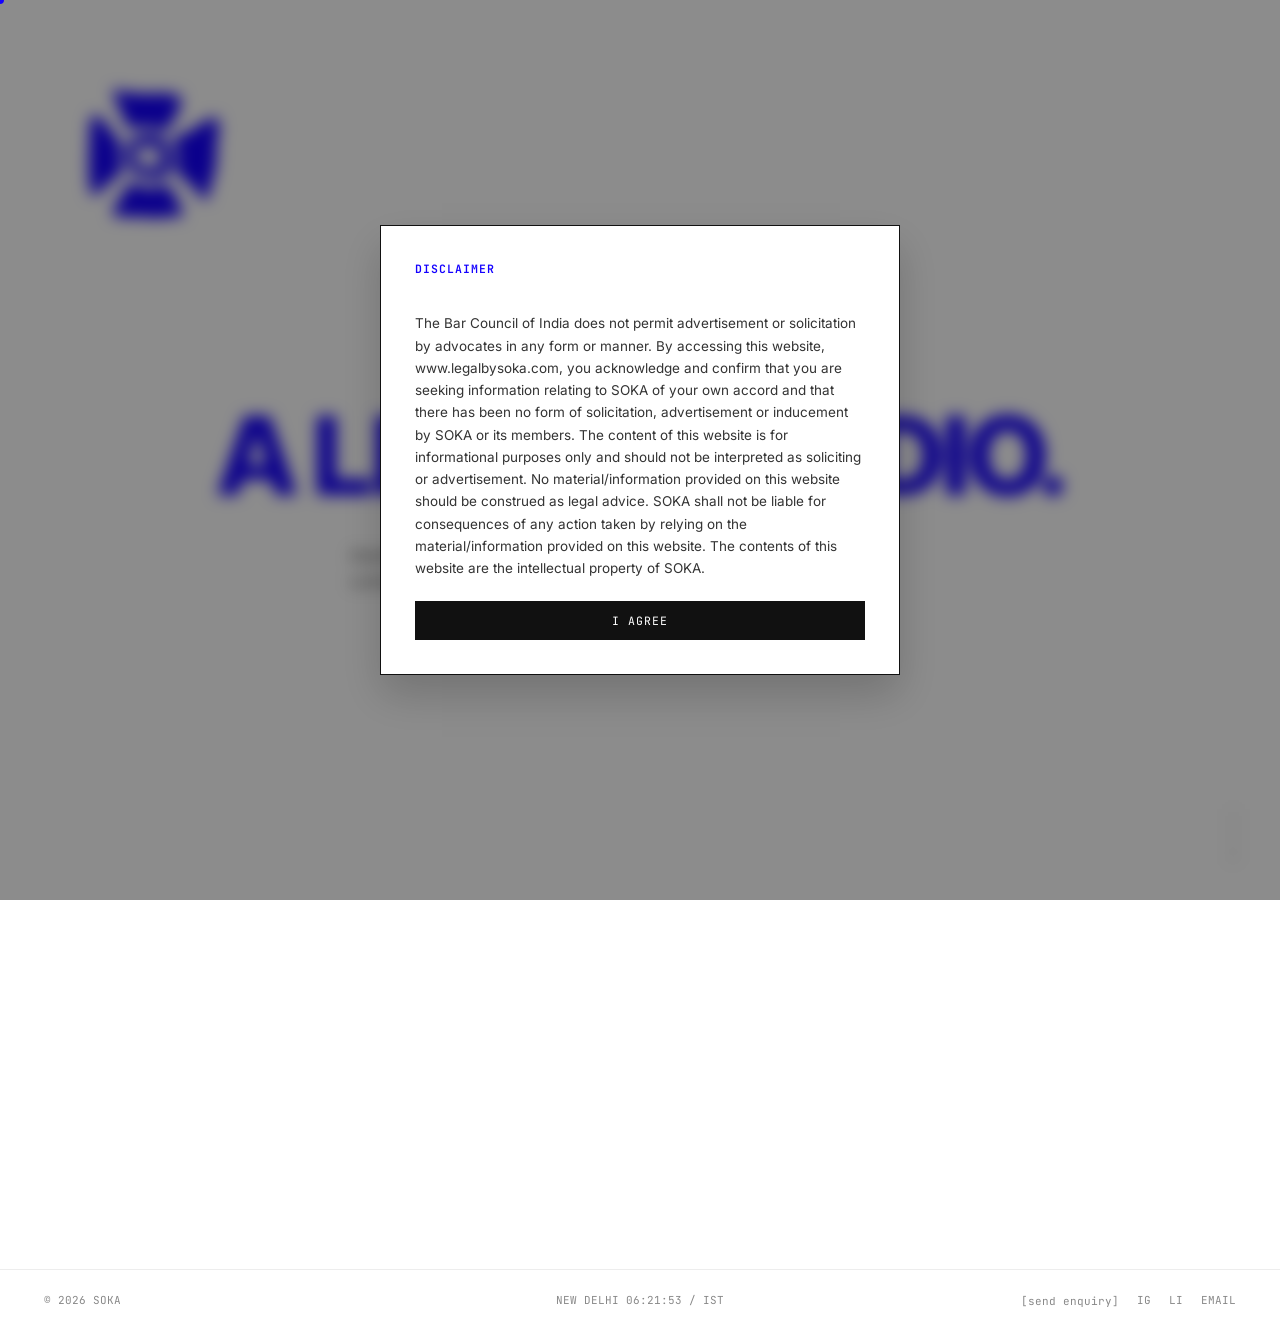
==== commit 5ca3c2ee: "Refactor logo size, modal z-index, and event handling Updated the logo size and positioning, adjuste" ====
--- a/index.html
+++ b/index.html
@@ -198,15 +198,17 @@
             pointer-events: none !important;
         }
 
+        /* Prominent Large Logo Mark in Top-Left (220px) */
         .curtain-logo-wrapper {
             position: absolute;
             top: 44px;
             left: 44px;
-            width: 110px;
-            height: 110px;
-            transform-origin: 0 0;
-            will-change: transform, opacity;
+            width: 220px;
+            height: 220px;
+            transform-origin: top left;
+            will-change: transform;
             z-index: 10;
+            transition: none !important; /* Pure JS-driven */
         }
 
         .curtain-logo-mask {
@@ -217,10 +219,11 @@
             mask: url("soka logo.svg") no-repeat center / contain;
         }
 
+        /* Initial Curtain Center Positioning (Non-flex, clean baseline) */
         .curtain-center-block {
             position: absolute;
-            top: 48%;
-            left: 50%;
+            top: 50vh;
+            left: 50vw;
             transform: translate(-50%, -50%);
             display: flex;
             flex-direction: column;
@@ -233,15 +236,17 @@
         }
 
         .curtain-title-left-wrap {
-            transform-origin: center center;
+            transform-origin: top left;
             will-change: transform;
             display: inline-block;
+            transition: none !important;
         }
 
         .curtain-title-right-wrap {
-            transform-origin: center center;
+            transform-origin: top left;
             will-change: transform;
             display: inline-block;
+            transition: none !important;
         }
 
         .curtain-title-left {
@@ -684,7 +689,7 @@
             color: #222222;
         }
 
-        /* --- Disciplinary Pillars (Matching Index Headings) --- */
+        /* --- Disciplinary Pillars --- */
         .practices-pillars-section {
             border-top: 1px solid var(--border-line);
             padding-top: 60px;
@@ -860,7 +865,7 @@
         }
         .footer-right a:hover, .footer-modal-btn:hover { color: #111111; }
 
-        /* --- Pop-up Modals --- */
+        /* --- BCI Pop-up Modal (Strictly Above Curtain, z-index: 500) --- */
         .modal-overlay {
             position: fixed;
             top: 0;
@@ -873,7 +878,7 @@
             display: flex;
             justify-content: center;
             align-items: center;
-            z-index: 400;
+            z-index: 500;
             padding: 20px;
         }
 
@@ -939,7 +944,7 @@
             header { padding: 18px 20px; }
             .page-view { padding: 80px 20px 60px 20px; }
 
-            .curtain-logo-wrapper { top: 24px; left: 24px; width: 70px; height: 70px; }
+            .curtain-logo-wrapper { top: 24px; left: 24px; width: 120px; height: 120px; }
             .curtain-sub-copy { margin-left: 0; max-width: 100%; }
 
             .hero-banner {
@@ -986,9 +991,47 @@
         <img id="floating-cursor-img" src="" alt="Work Preview">
     </div>
 
+    <!-- BCI DISCLAIMER GATE MODAL (LOADS ON TOP ON INITIAL LOAD) -->
+    <div id="bci-modal" class="modal-overlay">
+        <div class="modal-box">
+            <div class="modal-title">Disclaimer</div>
+            <div class="modal-body">
+The Bar Council of India does not permit advertisement or solicitation by advocates in any form or manner. By accessing this website, www.legalbysoka.com, you acknowledge and confirm that you are seeking information relating to SOKA of your own accord and that there has been no form of solicitation, advertisement or inducement by SOKA or its members. The content of this website is for informational purposes only and should not be interpreted as soliciting or advertisement. No material/information provided on this website should be construed as legal advice. SOKA shall not be liable for consequences of any action taken by relying on the material/information provided on this website. The contents of this website are the intellectual property of SOKA.
+            </div>
+            <button class="modal-btn" onclick="acceptDisclaimer()">I Agree</button>
+        </div>
+    </div>
+
+    <!-- INQUIRY POPUP MODAL -->
+    <div id="contact-modal" class="modal-overlay hidden">
+        <div class="modal-box">
+            <div class="modal-title">Send an Enquiry</div>
+            <form id="modal-form" action="https://formspree.io/f/xojgbagg" method="POST">
+                <div class="form-group">
+                    <label>Name</label>
+                    <input type="text" name="name" class="form-control" required placeholder="Full Name or Brand Entity">
+                </div>
+                <div class="form-group">
+                    <label>Email Address</label>
+                    <input type="email" name="email" class="form-control" required placeholder="name@domain.com">
+                </div>
+                <div class="form-group">
+                    <label>Address / Location</label>
+                    <input type="text" name="address" class="form-control" placeholder="City, State, or Address">
+                </div>
+                <div class="form-group">
+                    <label>Message</label>
+                    <textarea name="message" class="form-control" required placeholder="Briefly describe what you need assistance with..."></textarea>
+                </div>
+                <button type="submit" class="modal-btn" id="modal-submit-btn">Send Message</button>
+                <span class="close-modal-link" onclick="toggleContactModal(false)">[ close window ]</span>
+            </form>
+        </div>
+    </div>
+
     <!-- SCROLL-DRIVEN SHARED-ELEMENT MORPH CURTAIN LAYER -->
     <div id="intro-curtain">
-        <!-- Big Top-Left Logo Mark -->
+        <!-- Large Top-Left Logo Mark (220px) -->
         <div class="curtain-logo-wrapper" id="curtain-logo">
             <div class="curtain-logo-mask"></div>
         </div>
@@ -1014,45 +1057,7 @@
         </div>
     </div>
 
-    <!-- BCI COMPLIANCE POPUP MODAL -->
-    <div id="bci-modal" class="modal-overlay hidden">
-        <div class="modal-box">
-            <div class="modal-title">Disclaimer</div>
-            <div class="modal-body">
-The Bar Council of India does not permit advertisement or solicitation by advocates in any form or manner. By accessing this website, www.legalbysoka.com, you acknowledge and confirm that you are seeking information relating to SOKA of your own accord and that there has been no form of solicitation, advertisement or inducement by SOKA or its members. The content of this website is for informational purposes only and should not be interpreted as soliciting or advertisement. No material/information provided on this website should be construed as legal advice. SOKA shall not be liable for consequences of any action taken by relying on the material/information provided on this website. The contents of this website are the intellectual property of SOKA.
-            </div>
-            <button class="modal-btn" onclick="acceptDisclaimer()">I Agree</button>
-        </div>
-    </div>
-
-    <!-- INQUIRY POPUP MODAL -->
-    <div id="contact-modal" class="modal-overlay hidden">
-        <div class="modal-box">
-            <div class="modal-title">Send an Enquiry</div>
-            <form id="modal-form" action="https://formspree.io/f/xojgbagg" method="POST">
-                <div class="form-group">
-                    <label>Name</label>
-                    <input type="text" name="name" class="form-control" required placeholder="Full Name or Brand Entity">
-                </div>
-                <div class="form-group">
-                    <label>Email Address</label>
-                    <input type="email" name="email" class="form-control" required placeholder="name@domain.com">
-                </div>
-                <div class="form-group">
-                    <label>Address / Location</label>
-                    <input type="text" name="address" class="form-control" placeholder="City, State, or Address">
-                </div>
-                <div class="form-group">
-                    <label>Message</label>
-                    <textarea name="message" class="form-control" required placeholder="Briefly describe what you need assistance with..."></textarea>
-                </div>
-                <button type="submit" class="modal-btn" id="modal-submit-btn">Send Message</button>
-                <span class="close-modal-link" onclick="toggleContactModal(false)">[ close window ]</span>
-            </form>
-        </div>
-    </div>
-
-    <!-- MINIMALIST TOP HEADER (LANDING TARGETS FOR MORPH ELEMENTS) -->
+    <!-- MINIMALIST TOP HEADER -->
     <header>
         <button class="header-logo-btn" id="target-header-logo" onclick="switchView('entries')">
             <div class="header-logo-mask"></div>
@@ -1068,15 +1073,14 @@
     <!-- VIEW 1: BRUTALIST INDEX VIEW WITH PINNED SCROLL HERO -->
     <main id="entries-view" class="page-view">
         
-        <!-- SPLIT DISPLAY HERO BANNER (LANDING TARGET FOR SOKA; & A LEGAL STUDIO.) -->
+        <!-- SPLIT DISPLAY HERO BANNER -->
         <div class="hero-banner" id="target-hero-banner">
             <div class="hero-title-left" id="target-title-left">SOKA;</div>
             <div class="hero-title-right" id="target-title-right">A LEGAL STUDIO.</div>
         </div>
 
-        <!-- MAIN INDEX CONTENT (FADES IN BENEATH HERO DURING TRANSITION) -->
+        <!-- MAIN INDEX CONTENT -->
         <div class="feed-reveal-container" id="feed-reveal">
-            <!-- INDEX METADATA BAR -->
             <div class="index-bar">
                 <div>INDEX OF ENTRIES (<span id="entry-counter">08</span>)</div>
                 <div>[ CLICK TO EXPAND ENTRY ]</div>
@@ -1168,7 +1172,7 @@
                     </div>
                 </div>
 
-                <!-- ROW 05: RIGHT TO SKATEBOARD (WITH PREVIEW IMAGE) -->
+                <!-- ROW 05: RIGHT TO SKATEBOARD -->
                 <div class="index-item" id="entry-right-to-skateboard">
                     <div class="index-row-trigger" data-slug="right-to-skateboard" data-preview="r2s.jpeg">
                         <div class="row-num">05</div>
@@ -1219,7 +1223,7 @@
                     </div>
                 </div>
 
-                <!-- ROW 03: PROTECTING STEEL AND CONCRETE (WITH PREVIEW IMAGE) -->
+                <!-- ROW 03: PROTECTING STEEL AND CONCRETE -->
                 <div class="index-item" id="entry-protecting-steel-and-concrete">
                     <div class="index-row-trigger" data-slug="protecting-steel-and-concrete" data-preview="snc.jpeg">
                         <div class="row-num">03</div>
@@ -1247,7 +1251,7 @@
                     </div>
                 </div>
 
-                <!-- ROW 02: COURTROOM SKETCHES (WITH PREVIEW IMAGE) -->
+                <!-- ROW 02: COURTROOM SKETCHES -->
                 <div class="index-item" id="entry-courtroom-sketches">
                     <div class="index-row-trigger" data-slug="courtroom-sketches" data-preview="cs1.jpeg">
                         <div class="row-num">02</div>
@@ -1257,7 +1261,6 @@
                     </div>
                     <div class="row-accordion-body">
                         <div class="essay-inner-wrapper">
-                            
                             <div class="carousel-container">
                                 <div class="carousel-slide">
                                     <img src="cs1.jpeg" alt="Courtroom Sketch 1">
@@ -1618,6 +1621,7 @@
     <script>
         let currentView = 'entries';
         let isCurtainDismissed = false;
+        let isDisclaimerAccepted = false;
 
         // --- 1. MINIMALIST BLUE DOT CURSOR CONTROLLER ---
         const cursorDot = document.getElementById('custom-cursor-dot');
@@ -1668,7 +1672,7 @@
         const bciModal = document.getElementById('bci-modal');
 
         let accumulatedScroll = 0;
-        const SCROLL_DISTANCE = 320; // Exact distance in px to complete transformation
+        const SCROLL_DISTANCE = 320;
         let targetProgress = 0;
         let currentProgress = 0;
 
@@ -1676,12 +1680,11 @@
             return start + (end - start) * factor;
         }
 
-        // Cache initial unscaled bounds
         let morphMetrics = {};
         function computeMorphMetrics() {
             if (isCurtainDismissed) return;
 
-            // Reset inline transforms temporarily to measure clean coordinates
+            // Clear inline transforms to measure clean starting rects
             curtainLogo.style.transform = 'none';
             curtainTitleLeft.style.transform = 'none';
             curtainTitleRight.style.transform = 'none';
@@ -1724,7 +1727,7 @@
 
             const p = Math.max(0, Math.min(1, currentProgress));
 
-            // 1. Logo Transformation (Scale & Glide to Top Header Icon)
+            // Direct Single Interpolated Delta per Element
             if (morphMetrics.logo) {
                 const lx = morphMetrics.logo.dx * p;
                 const ly = morphMetrics.logo.dy * p;
@@ -1732,7 +1735,6 @@
                 curtainLogo.style.transform = `translate3d(${lx}px, ${ly}px, 0) scale(${ls})`;
             }
 
-            // 2. Title Left Transformation (Scale & Slide to Header Left)
             if (morphMetrics.titleLeft) {
                 const tx = morphMetrics.titleLeft.dx * p;
                 const ty = morphMetrics.titleLeft.dy * p;
@@ -1740,7 +1742,6 @@
                 curtainTitleLeft.style.transform = `translate3d(${tx}px, ${ty}px, 0) scale(${ts})`;
             }
 
-            // 3. Title Right Transformation (Scale & Slide to Header Right)
             if (morphMetrics.titleRight) {
                 const rx = morphMetrics.titleRight.dx * p;
                 const ry = morphMetrics.titleRight.dy * p;
@@ -1748,39 +1749,29 @@
                 curtainTitleRight.style.transform = `translate3d(${rx}px, ${ry}px, 0) scale(${rs})`;
             }
 
-            // 4. Fade-out Supporting Copy and Scroll Indicator
+            // Fade Supporting Copy & Scroll Arrow
             const fadeVal = Math.max(0, 1 - p * 2.8);
             curtainCopy.style.opacity = fadeVal;
             curtainCopy.style.transform = `translateY(${p * -20}px)`;
             curtainArrow.style.opacity = Math.max(0, 1 - p * 3.5);
 
-            // 5. Fade-in & Slide-up of Feed Elements beneath Header
+            // Fade/Slide In Main Content Feed Underneath Header
             feedReveal.style.opacity = Math.max(0, (p - 0.35) / 0.65);
             feedReveal.style.transform = `translateY(${(1 - p) * 35}px)`;
 
-            // 6. Complete and Lock Transition Permanently at Progress = 1
+            // Lock Transition Permanently at Progress = 1
             if (p >= 0.999) {
                 isCurtainDismissed = true;
                 document.body.classList.add('curtain-locked');
                 curtainLayer.style.display = 'none';
-
-                // Reveal BCI Disclaimer if not already accepted
-                setTimeout(() => {
-                    if (sessionStorage.getItem('bci_accepted') !== 'true') {
-                        bciModal.classList.remove('hidden');
-                        document.body.classList.add('modal-open');
-                    } else {
-                        document.body.classList.remove('modal-open');
-                    }
-                }, 350);
             } else {
                 requestAnimationFrame(updateMorphAnimation);
             }
         }
 
-        // Wheel Event Calculation
+        // Wheel Event Trigger (Strictly Blocked Until Disclaimer Accepted)
         window.addEventListener('wheel', (e) => {
-            if (isCurtainDismissed || currentView !== 'entries') return;
+            if (!isDisclaimerAccepted || isCurtainDismissed || currentView !== 'entries') return;
             if (e.deltaY > 0) {
                 accumulatedScroll += e.deltaY;
                 targetProgress = Math.min(1, accumulatedScroll / SCROLL_DISTANCE);
@@ -1788,14 +1779,15 @@
             }
         }, { passive: true });
 
-        // Touch Drag Calculation for Mobile
+        // Touch Drag Trigger for Mobile (Strictly Blocked Until Disclaimer Accepted)
         let touchOriginY = 0;
         window.addEventListener('touchstart', (e) => {
+            if (!isDisclaimerAccepted) return;
             touchOriginY = e.touches[0].clientY;
         }, { passive: true });
 
         window.addEventListener('touchmove', (e) => {
-            if (isCurtainDismissed || currentView !== 'entries') return;
+            if (!isDisclaimerAccepted || isCurtainDismissed || currentView !== 'entries') return;
             const currentY = e.touches[0].clientY;
             const deltaY = touchOriginY - currentY;
             if (deltaY > 0) {
@@ -1804,16 +1796,16 @@
             }
         }, { passive: true });
 
-        // Click Curtain to complete automatically
+        // Direct Curtain Click to Complete
         curtainLayer.addEventListener('click', () => {
-            if (!isCurtainDismissed) {
+            if (isDisclaimerAccepted && !isCurtainDismissed) {
                 targetProgress = 1;
                 requestAnimationFrame(updateMorphAnimation);
             }
         });
 
 
-        // --- 4. FLOATING IMAGE PREVIEW CURSOR TRACKER ---
+        // --- 4. FLOATING IMAGE PREVIEW CURSOR TRACKER (SHOWS ONLY WHEN IMAGE EXISTS) ---
         const previewCard = document.getElementById('floating-cursor-preview');
         const previewImg = document.getElementById('floating-cursor-img');
         let mouseX = 0, mouseY = 0;
@@ -1958,23 +1950,30 @@
         window.addEventListener('hashchange', handleHashChange);
         window.addEventListener('resize', computeMorphMetrics);
 
-        // --- 6. BCI DISCLAIMER & INQUIRY MODALS ---
+        // --- 6. BCI DISCLAIMER ACCEPTANCE CONTROLLER ---
         function acceptDisclaimer() {
-            document.getElementById('bci-modal').classList.add('hidden');
+            bciModal.classList.add('hidden');
             document.body.classList.remove('modal-open');
+            isDisclaimerAccepted = true;
             sessionStorage.setItem('bci_accepted', 'true');
+            computeMorphMetrics();
         }
 
         window.addEventListener('DOMContentLoaded', () => {
             computeMorphMetrics();
 
-            // Set initial feed transparency until curtain begins to scroll
+            // Set initial feed transparency
             feedReveal.style.opacity = 0;
             feedReveal.style.transform = 'translateY(35px)';
 
             if (sessionStorage.getItem('bci_accepted') === 'true') {
-                document.getElementById('bci-modal').classList.add('hidden');
+                bciModal.classList.add('hidden');
                 document.body.classList.remove('modal-open');
+                isDisclaimerAccepted = true;
+            } else {
+                bciModal.classList.remove('hidden');
+                document.body.classList.add('modal-open');
+                isDisclaimerAccepted = false;
             }
 
             const rawHash = window.location.hash.replace('#', '');
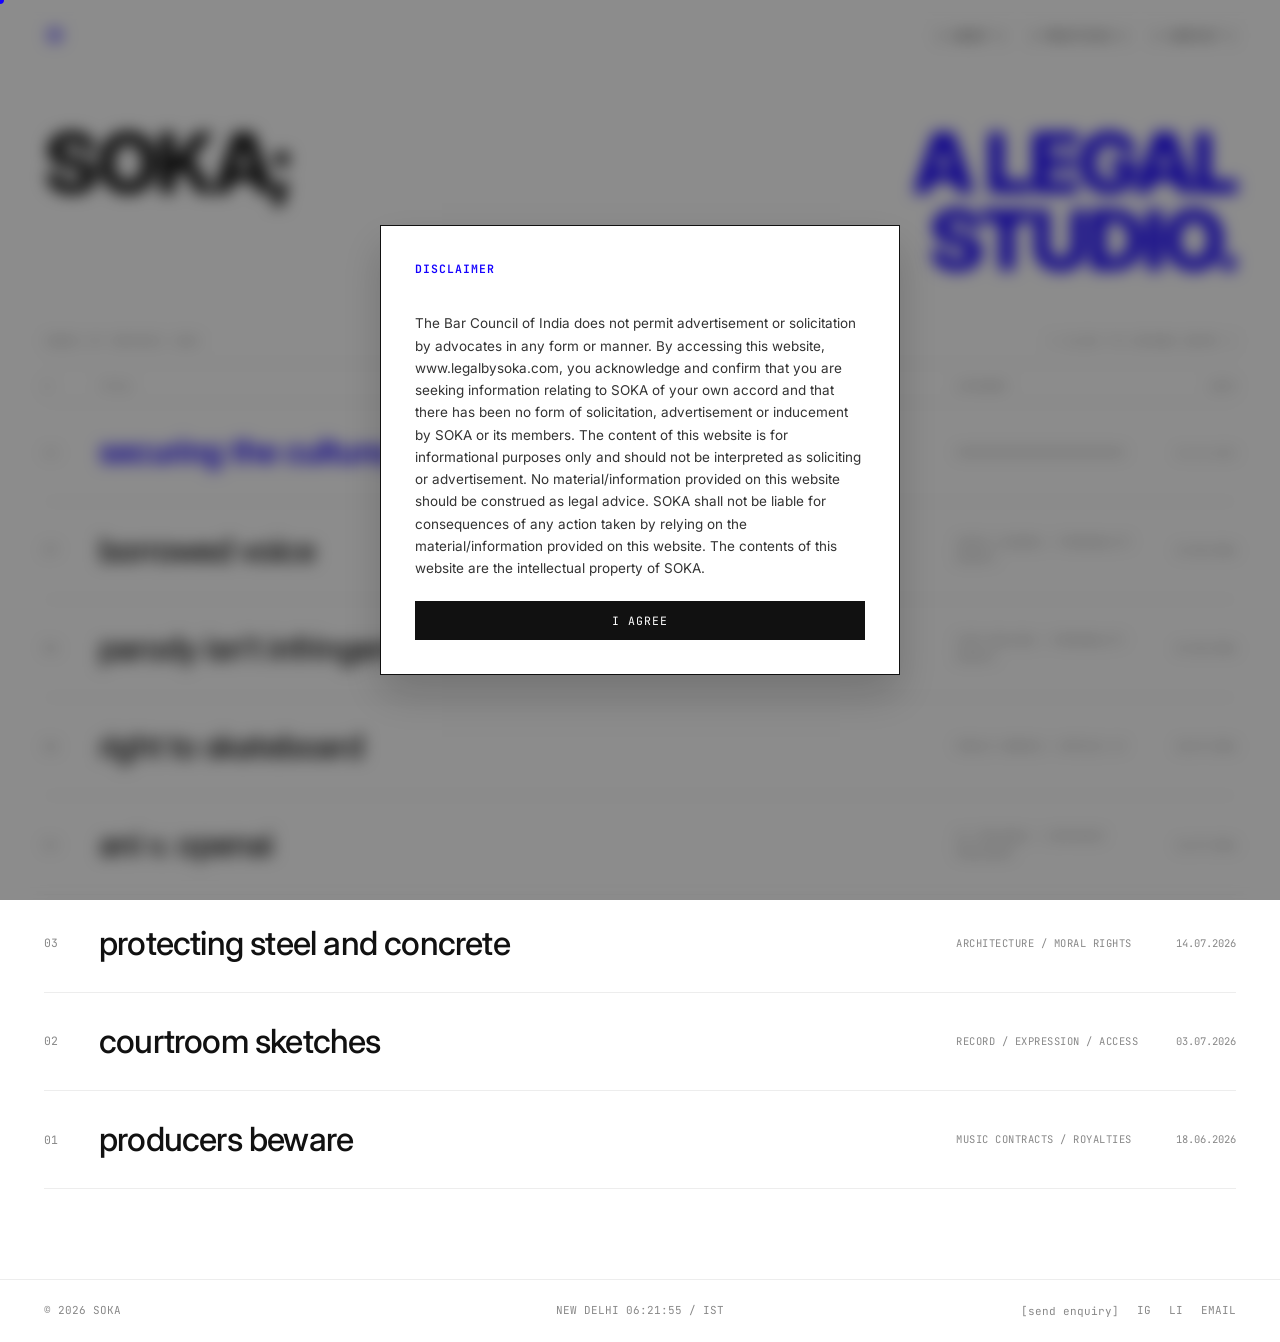
==== commit 620c9136: "Refactor index.html by removing curtain layer Removed unused curtain layer and related styles, updat" ====
--- a/index.html
+++ b/index.html
@@ -179,143 +179,14 @@
             display: none !important;
         }
 
-        /* --- Scroll-Driven Morph Curtain Layer --- */
-        #intro-curtain {
-            position: fixed;
-            top: 0;
-            left: 0;
-            width: 100vw;
-            height: 100vh;
-            background-color: #FFFFFF;
-            z-index: 250;
-            overflow: hidden;
-            pointer-events: auto;
-            touch-action: pan-y;
-        }
-
-        body.curtain-locked #intro-curtain {
-            display: none !important;
-            pointer-events: none !important;
-        }
-
-        /* Prominent Large Logo Mark in Top-Left (220px) */
-        .curtain-logo-wrapper {
-            position: absolute;
-            top: 44px;
-            left: 44px;
-            width: 220px;
-            height: 220px;
-            transform-origin: top left;
-            will-change: transform;
-            z-index: 10;
-            transition: none !important; /* Pure JS-driven */
-        }
-
-        .curtain-logo-mask {
-            width: 100%;
-            height: 100%;
-            background-color: var(--blue-accent);
-            -webkit-mask: url("soka logo.svg") no-repeat center / contain;
-            mask: url("soka logo.svg") no-repeat center / contain;
-        }
-
-        /* Initial Curtain Center Positioning (Non-flex, clean baseline) */
-        .curtain-center-block {
-            position: absolute;
-            top: 50vh;
-            left: 50vw;
-            transform: translate(-50%, -50%);
-            display: flex;
-            flex-direction: column;
-            align-items: center;
-            text-align: center;
-            width: 90vw;
-            max-width: 1200px;
-            z-index: 10;
-            pointer-events: none;
-        }
-
-        .curtain-title-left-wrap {
-            transform-origin: top left;
-            will-change: transform;
-            display: inline-block;
-            transition: none !important;
-        }
-
-        .curtain-title-right-wrap {
-            transform-origin: top left;
-            will-change: transform;
-            display: inline-block;
-            transition: none !important;
-        }
-
-        .curtain-title-left {
-            font-size: clamp(48px, 8.5vw, 118px);
-            font-weight: 800;
-            line-height: 0.92;
-            letter-spacing: -3.5px;
-            text-transform: uppercase;
-            color: #111111;
-            display: block;
-        }
-
-        .curtain-title-right {
-            font-size: clamp(48px, 8.5vw, 118px);
-            font-weight: 800;
-            line-height: 0.92;
-            letter-spacing: -3.5px;
-            text-transform: uppercase;
-            color: var(--blue-accent);
-            display: block;
-        }
-
-        .curtain-sub-copy {
-            margin-top: 36px;
-            max-width: 580px;
-            font-size: 16px;
-            line-height: 1.65;
-            color: #444444;
-            text-align: left;
-            will-change: opacity, transform;
-            align-self: flex-start;
-            margin-left: max(0px, calc(50% - 290px));
-        }
-
-        .curtain-scroll-arrow {
-            position: absolute;
-            bottom: 40px;
-            right: 44px;
-            display: flex;
-            flex-direction: column;
-            align-items: center;
-            will-change: opacity;
-            pointer-events: none;
-            z-index: 10;
-        }
-
-        .curtain-arrow-line {
-            width: 1px;
-            height: 48px;
-            background-color: #AAAAAA;
-        }
-
-        .curtain-arrow-head {
-            width: 6px;
-            height: 6px;
-            border-right: 1px solid #AAAAAA;
-            border-bottom: 1px solid #AAAAAA;
-            transform: rotate(45deg);
-            margin-top: -3px;
-        }
-
-        /* --- Split Display Hero Header Target in Main Feed --- */
+        /* --- Split Display Hero Header --- */
         .hero-banner {
             display: grid;
             grid-template-columns: 1fr 1fr;
             gap: 40px;
             align-items: baseline;
-            margin-top: 15px;
-            margin-bottom: 50px;
+            margin-top: 20px;
+            margin-bottom: 55px;
             width: 100%;
         }
 
@@ -337,11 +208,6 @@
             text-transform: uppercase;
             color: var(--blue-accent);
             text-align: right;
-        }
-
-        /* --- Index & Main Feed Content Reveal Transition --- */
-        .feed-reveal-container {
-            will-change: opacity, transform;
         }
 
         /* --- Editorial Blue Word Highlight --- */
@@ -865,7 +731,7 @@
         }
         .footer-right a:hover, .footer-modal-btn:hover { color: #111111; }
 
-        /* --- BCI Pop-up Modal (Strictly Above Curtain, z-index: 500) --- */
+        /* --- Pop-up Modals --- */
         .modal-overlay {
             position: fixed;
             top: 0;
@@ -944,9 +810,6 @@
             header { padding: 18px 20px; }
             .page-view { padding: 80px 20px 60px 20px; }
 
-            .curtain-logo-wrapper { top: 24px; left: 24px; width: 120px; height: 120px; }
-            .curtain-sub-copy { margin-left: 0; max-width: 100%; }
-
             .hero-banner {
                 grid-template-columns: 1fr;
                 gap: 10px;
@@ -991,7 +854,7 @@
         <img id="floating-cursor-img" src="" alt="Work Preview">
     </div>
 
-    <!-- BCI DISCLAIMER GATE MODAL (LOADS ON TOP ON INITIAL LOAD) -->
+    <!-- BCI DISCLAIMER GATE MODAL -->
     <div id="bci-modal" class="modal-overlay">
         <div class="modal-box">
             <div class="modal-title">Disclaimer</div>
@@ -1029,37 +892,9 @@
         </div>
     </div>
 
-    <!-- SCROLL-DRIVEN SHARED-ELEMENT MORPH CURTAIN LAYER -->
-    <div id="intro-curtain">
-        <!-- Large Top-Left Logo Mark (220px) -->
-        <div class="curtain-logo-wrapper" id="curtain-logo">
-            <div class="curtain-logo-mask"></div>
-        </div>
-
-        <!-- Centered Wordmark Block -->
-        <div class="curtain-center-block">
-            <div class="curtain-title-left-wrap" id="curtain-title-left">
-                <span class="curtain-title-left">SOKA;</span>
-            </div>
-            <div class="curtain-title-right-wrap" id="curtain-title-right">
-                <span class="curtain-title-right">A LEGAL STUDIO.</span>
-            </div>
-            
-            <p class="curtain-sub-copy" id="curtain-copy">
-                Assisting artists, musicians, and creators in securing what they make — contracts, rights, and structure for India's creative economy.
-            </p>
-        </div>
-
-        <!-- Scroll Indicator Arrow -->
-        <div class="curtain-scroll-arrow" id="curtain-arrow">
-            <div class="curtain-arrow-line"></div>
-            <div class="curtain-arrow-head"></div>
-        </div>
-    </div>
-
     <!-- MINIMALIST TOP HEADER -->
     <header>
-        <button class="header-logo-btn" id="target-header-logo" onclick="switchView('entries')">
+        <button class="header-logo-btn" onclick="switchView('entries')">
             <div class="header-logo-mask"></div>
         </button>
 
@@ -1070,17 +905,17 @@
         </div>
     </header>
 
-    <!-- VIEW 1: BRUTALIST INDEX VIEW WITH PINNED SCROLL HERO -->
+    <!-- VIEW 1: BRUTALIST INDEX VIEW -->
     <main id="entries-view" class="page-view">
         
         <!-- SPLIT DISPLAY HERO BANNER -->
-        <div class="hero-banner" id="target-hero-banner">
-            <div class="hero-title-left" id="target-title-left">SOKA;</div>
-            <div class="hero-title-right" id="target-title-right">A LEGAL STUDIO.</div>
+        <div class="hero-banner">
+            <div class="hero-title-left">SOKA;</div>
+            <div class="hero-title-right">A LEGAL STUDIO.</div>
         </div>
 
         <!-- MAIN INDEX CONTENT -->
-        <div class="feed-reveal-container" id="feed-reveal">
+        <div>
             <div class="index-bar">
                 <div>INDEX OF ENTRIES (<span id="entry-counter">08</span>)</div>
                 <div>[ CLICK TO EXPAND ENTRY ]</div>
@@ -1620,8 +1455,6 @@
     <!-- INTERACTIVE JAVASCRIPT LOGIC -->
     <script>
         let currentView = 'entries';
-        let isCurtainDismissed = false;
-        let isDisclaimerAccepted = false;
 
         // --- 1. MINIMALIST BLUE DOT CURSOR CONTROLLER ---
         const cursorDot = document.getElementById('custom-cursor-dot');
@@ -1635,13 +1468,10 @@
             cursorDot.style.top = `${cursorY}px`;
         });
 
-        function attachCursorHoverListeners() {
-            document.querySelectorAll('button, a, .index-row-trigger, .pillar-stagger-row, .section-top-back, input, textarea, .header-logo-btn').forEach(el => {
-                el.addEventListener('mouseenter', () => cursorDot.classList.add('hovered'));
-                el.addEventListener('mouseleave', () => cursorDot.classList.remove('hovered'));
-            });
-        }
-        attachCursorHoverListeners();
+        document.querySelectorAll('button, a, .index-row-trigger, .pillar-stagger-row, .section-top-back, input, textarea, .header-logo-btn').forEach(el => {
+            el.addEventListener('mouseenter', () => cursorDot.classList.add('hovered'));
+            el.addEventListener('mouseleave', () => cursorDot.classList.remove('hovered'));
+        });
 
 
         // --- 2. LIVE DELHI TIME TRACKER ---
@@ -1657,155 +1487,7 @@
         updateDelhiTime();
 
 
-        // --- 3. SCROLL-DRIVEN SHARED-ELEMENT MORPH ENGINE ---
-        const curtainLayer = document.getElementById('intro-curtain');
-        const curtainLogo = document.getElementById('curtain-logo');
-        const curtainTitleLeft = document.getElementById('curtain-title-left');
-        const curtainTitleRight = document.getElementById('curtain-title-right');
-        const curtainCopy = document.getElementById('curtain-copy');
-        const curtainArrow = document.getElementById('curtain-arrow');
-
-        const targetHeaderLogo = document.getElementById('target-header-logo');
-        const targetTitleLeft = document.getElementById('target-title-left');
-        const targetTitleRight = document.getElementById('target-title-right');
-        const feedReveal = document.getElementById('feed-reveal');
-        const bciModal = document.getElementById('bci-modal');
-
-        let accumulatedScroll = 0;
-        const SCROLL_DISTANCE = 320;
-        let targetProgress = 0;
-        let currentProgress = 0;
-
-        function lerp(start, end, factor) {
-            return start + (end - start) * factor;
-        }
-
-        let morphMetrics = {};
-        function computeMorphMetrics() {
-            if (isCurtainDismissed) return;
-
-            // Clear inline transforms to measure clean starting rects
-            curtainLogo.style.transform = 'none';
-            curtainTitleLeft.style.transform = 'none';
-            curtainTitleRight.style.transform = 'none';
-
-            const cLogoRect = curtainLogo.getBoundingClientRect();
-            const tLogoRect = targetHeaderLogo.getBoundingClientRect();
-
-            const cLeftRect = curtainTitleLeft.getBoundingClientRect();
-            const tLeftRect = targetTitleLeft.getBoundingClientRect();
-
-            const cRightRect = curtainTitleRight.getBoundingClientRect();
-            const tRightRect = targetTitleRight.getBoundingClientRect();
-
-            morphMetrics = {
-                logo: {
-                    dx: tLogoRect.left - cLogoRect.left,
-                    dy: tLogoRect.top - cLogoRect.top,
-                    scale: tLogoRect.width / cLogoRect.width
-                },
-                titleLeft: {
-                    dx: tLeftRect.left - cLeftRect.left,
-                    dy: tLeftRect.top - cLeftRect.top,
-                    scale: tLeftRect.width / cLeftRect.width
-                },
-                titleRight: {
-                    dx: tRightRect.left - cRightRect.left,
-                    dy: tRightRect.top - cRightRect.top,
-                    scale: tRightRect.width / cRightRect.width
-                }
-            };
-        }
-
-        function updateMorphAnimation() {
-            if (isCurtainDismissed) return;
-
-            currentProgress = lerp(currentProgress, targetProgress, 0.16);
-            if (Math.abs(currentProgress - targetProgress) < 0.001) {
-                currentProgress = targetProgress;
-            }
-
-            const p = Math.max(0, Math.min(1, currentProgress));
-
-            // Direct Single Interpolated Delta per Element
-            if (morphMetrics.logo) {
-                const lx = morphMetrics.logo.dx * p;
-                const ly = morphMetrics.logo.dy * p;
-                const ls = 1 + (morphMetrics.logo.scale - 1) * p;
-                curtainLogo.style.transform = `translate3d(${lx}px, ${ly}px, 0) scale(${ls})`;
-            }
-
-            if (morphMetrics.titleLeft) {
-                const tx = morphMetrics.titleLeft.dx * p;
-                const ty = morphMetrics.titleLeft.dy * p;
-                const ts = 1 + (morphMetrics.titleLeft.scale - 1) * p;
-                curtainTitleLeft.style.transform = `translate3d(${tx}px, ${ty}px, 0) scale(${ts})`;
-            }
-
-            if (morphMetrics.titleRight) {
-                const rx = morphMetrics.titleRight.dx * p;
-                const ry = morphMetrics.titleRight.dy * p;
-                const rs = 1 + (morphMetrics.titleRight.scale - 1) * p;
-                curtainTitleRight.style.transform = `translate3d(${rx}px, ${ry}px, 0) scale(${rs})`;
-            }
-
-            // Fade Supporting Copy & Scroll Arrow
-            const fadeVal = Math.max(0, 1 - p * 2.8);
-            curtainCopy.style.opacity = fadeVal;
-            curtainCopy.style.transform = `translateY(${p * -20}px)`;
-            curtainArrow.style.opacity = Math.max(0, 1 - p * 3.5);
-
-            // Fade/Slide In Main Content Feed Underneath Header
-            feedReveal.style.opacity = Math.max(0, (p - 0.35) / 0.65);
-            feedReveal.style.transform = `translateY(${(1 - p) * 35}px)`;
-
-            // Lock Transition Permanently at Progress = 1
-            if (p >= 0.999) {
-                isCurtainDismissed = true;
-                document.body.classList.add('curtain-locked');
-                curtainLayer.style.display = 'none';
-            } else {
-                requestAnimationFrame(updateMorphAnimation);
-            }
-        }
-
-        // Wheel Event Trigger (Strictly Blocked Until Disclaimer Accepted)
-        window.addEventListener('wheel', (e) => {
-            if (!isDisclaimerAccepted || isCurtainDismissed || currentView !== 'entries') return;
-            if (e.deltaY > 0) {
-                accumulatedScroll += e.deltaY;
-                targetProgress = Math.min(1, accumulatedScroll / SCROLL_DISTANCE);
-                requestAnimationFrame(updateMorphAnimation);
-            }
-        }, { passive: true });
-
-        // Touch Drag Trigger for Mobile (Strictly Blocked Until Disclaimer Accepted)
-        let touchOriginY = 0;
-        window.addEventListener('touchstart', (e) => {
-            if (!isDisclaimerAccepted) return;
-            touchOriginY = e.touches[0].clientY;
-        }, { passive: true });
-
-        window.addEventListener('touchmove', (e) => {
-            if (!isDisclaimerAccepted || isCurtainDismissed || currentView !== 'entries') return;
-            const currentY = e.touches[0].clientY;
-            const deltaY = touchOriginY - currentY;
-            if (deltaY > 0) {
-                targetProgress = Math.min(1, (deltaY * 1.6) / SCROLL_DISTANCE);
-                requestAnimationFrame(updateMorphAnimation);
-            }
-        }, { passive: true });
-
-        // Direct Curtain Click to Complete
-        curtainLayer.addEventListener('click', () => {
-            if (isDisclaimerAccepted && !isCurtainDismissed) {
-                targetProgress = 1;
-                requestAnimationFrame(updateMorphAnimation);
-            }
-        });
-
-
-        // --- 4. FLOATING IMAGE PREVIEW CURSOR TRACKER (SHOWS ONLY WHEN IMAGE EXISTS) ---
+        // --- 3. FLOATING IMAGE PREVIEW CURSOR TRACKER (SHOWS ONLY WHEN PREVIEW EXISTS) ---
         const previewCard = document.getElementById('floating-cursor-preview');
         const previewImg = document.getElementById('floating-cursor-img');
         let mouseX = 0, mouseY = 0;
@@ -1891,14 +1573,8 @@
         }
 
 
-        // --- 5. MULTI-VIEW NAVIGATION & HASH ROUTING ---
+        // --- 4. MULTI-VIEW NAVIGATION & HASH ROUTING ---
         function switchView(targetView, updateHash = true) {
-            if (!isCurtainDismissed) {
-                isCurtainDismissed = true;
-                document.body.classList.add('curtain-locked');
-                curtainLayer.style.display = 'none';
-            }
-
             currentView = targetView;
             const views = {
                 entries: document.getElementById('entries-view'),
@@ -1948,43 +1624,20 @@
         }
 
         window.addEventListener('hashchange', handleHashChange);
-        window.addEventListener('resize', computeMorphMetrics);
-
-        // --- 6. BCI DISCLAIMER ACCEPTANCE CONTROLLER ---
+
+        // --- 5. BCI DISCLAIMER & INQUIRY MODALS ---
         function acceptDisclaimer() {
-            bciModal.classList.add('hidden');
+            document.getElementById('bci-modal').classList.add('hidden');
             document.body.classList.remove('modal-open');
-            isDisclaimerAccepted = true;
             sessionStorage.setItem('bci_accepted', 'true');
-            computeMorphMetrics();
         }
 
         window.addEventListener('DOMContentLoaded', () => {
-            computeMorphMetrics();
-
-            // Set initial feed transparency
-            feedReveal.style.opacity = 0;
-            feedReveal.style.transform = 'translateY(35px)';
-
             if (sessionStorage.getItem('bci_accepted') === 'true') {
-                bciModal.classList.add('hidden');
+                document.getElementById('bci-modal').classList.add('hidden');
                 document.body.classList.remove('modal-open');
-                isDisclaimerAccepted = true;
-            } else {
-                bciModal.classList.remove('hidden');
-                document.body.classList.add('modal-open');
-                isDisclaimerAccepted = false;
             }
-
-            const rawHash = window.location.hash.replace('#', '');
-            if (rawHash) {
-                isCurtainDismissed = true;
-                document.body.classList.add('curtain-locked');
-                curtainLayer.style.display = 'none';
-                feedReveal.style.opacity = 1;
-                feedReveal.style.transform = 'none';
-                handleHashChange();
-            }
+            handleHashChange();
 
             const contactModal = document.getElementById('contact-modal');
             contactModal.addEventListener('click', (e) => {
